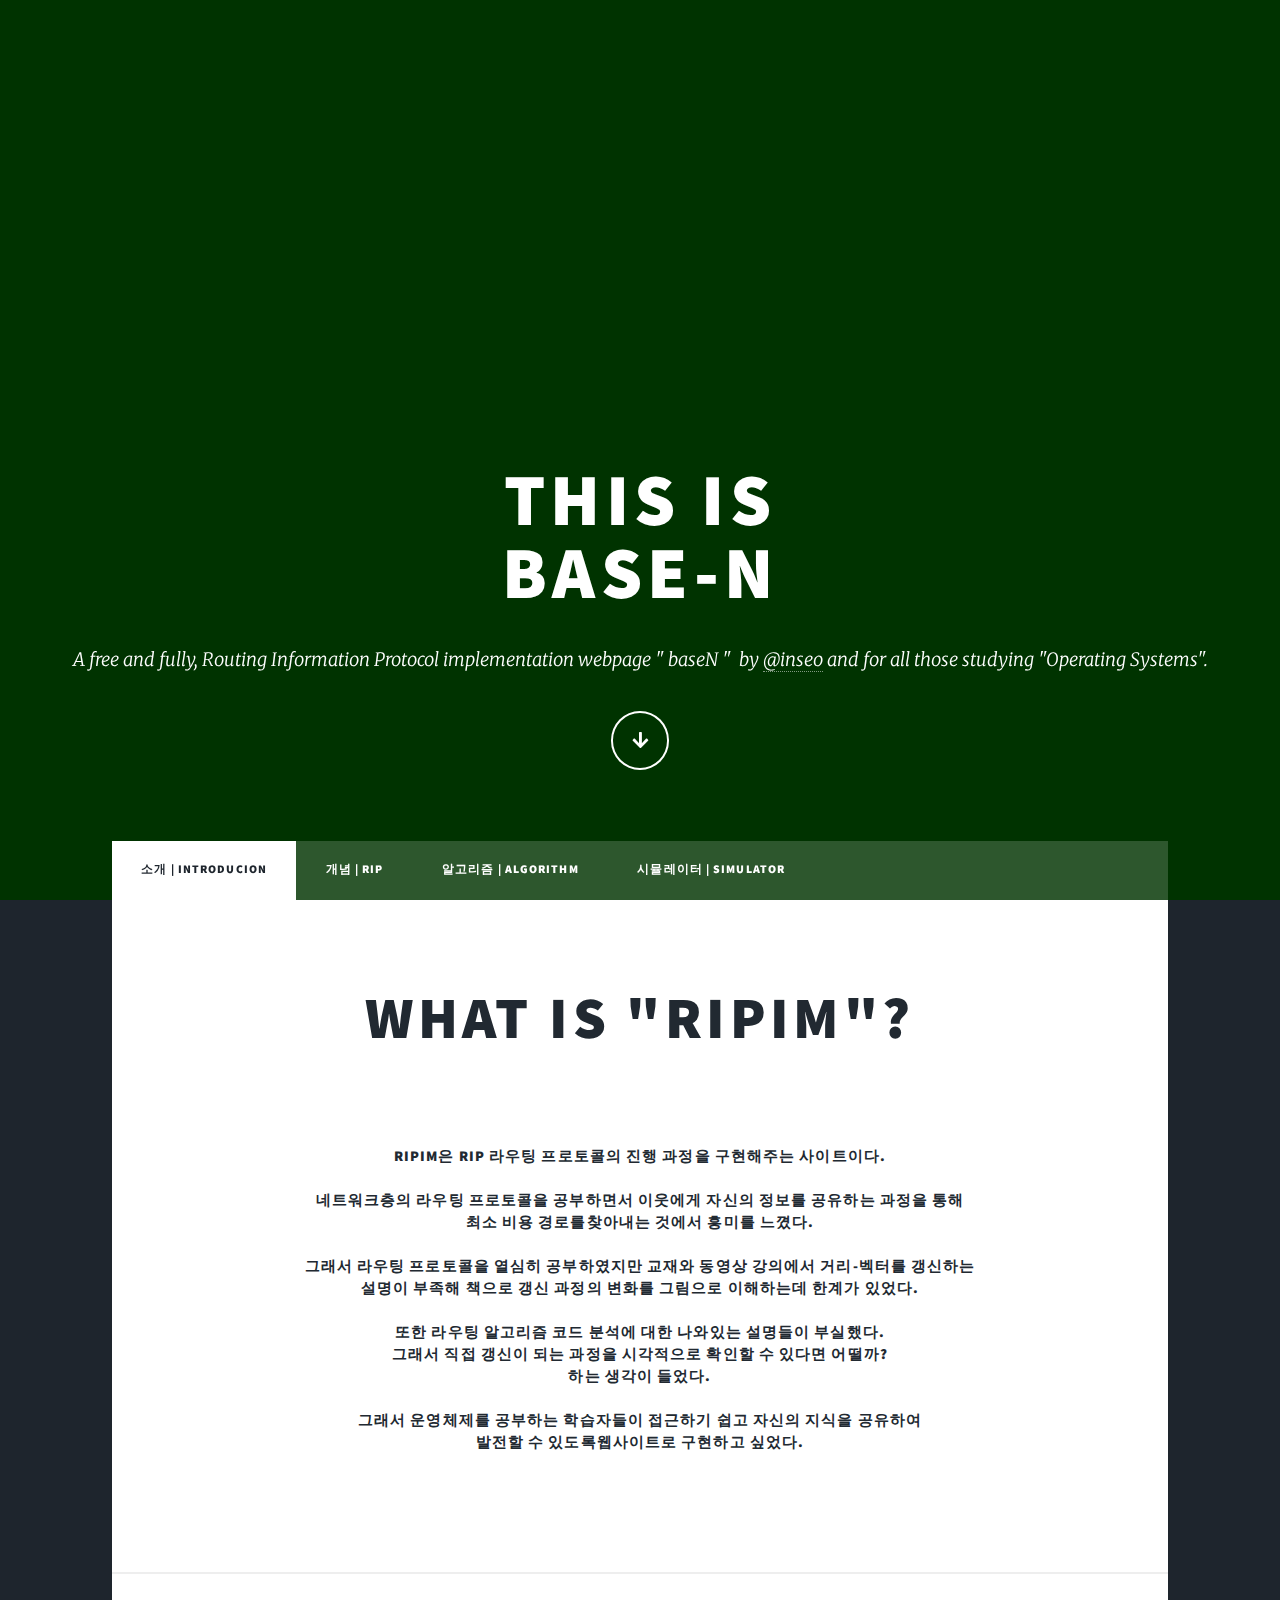
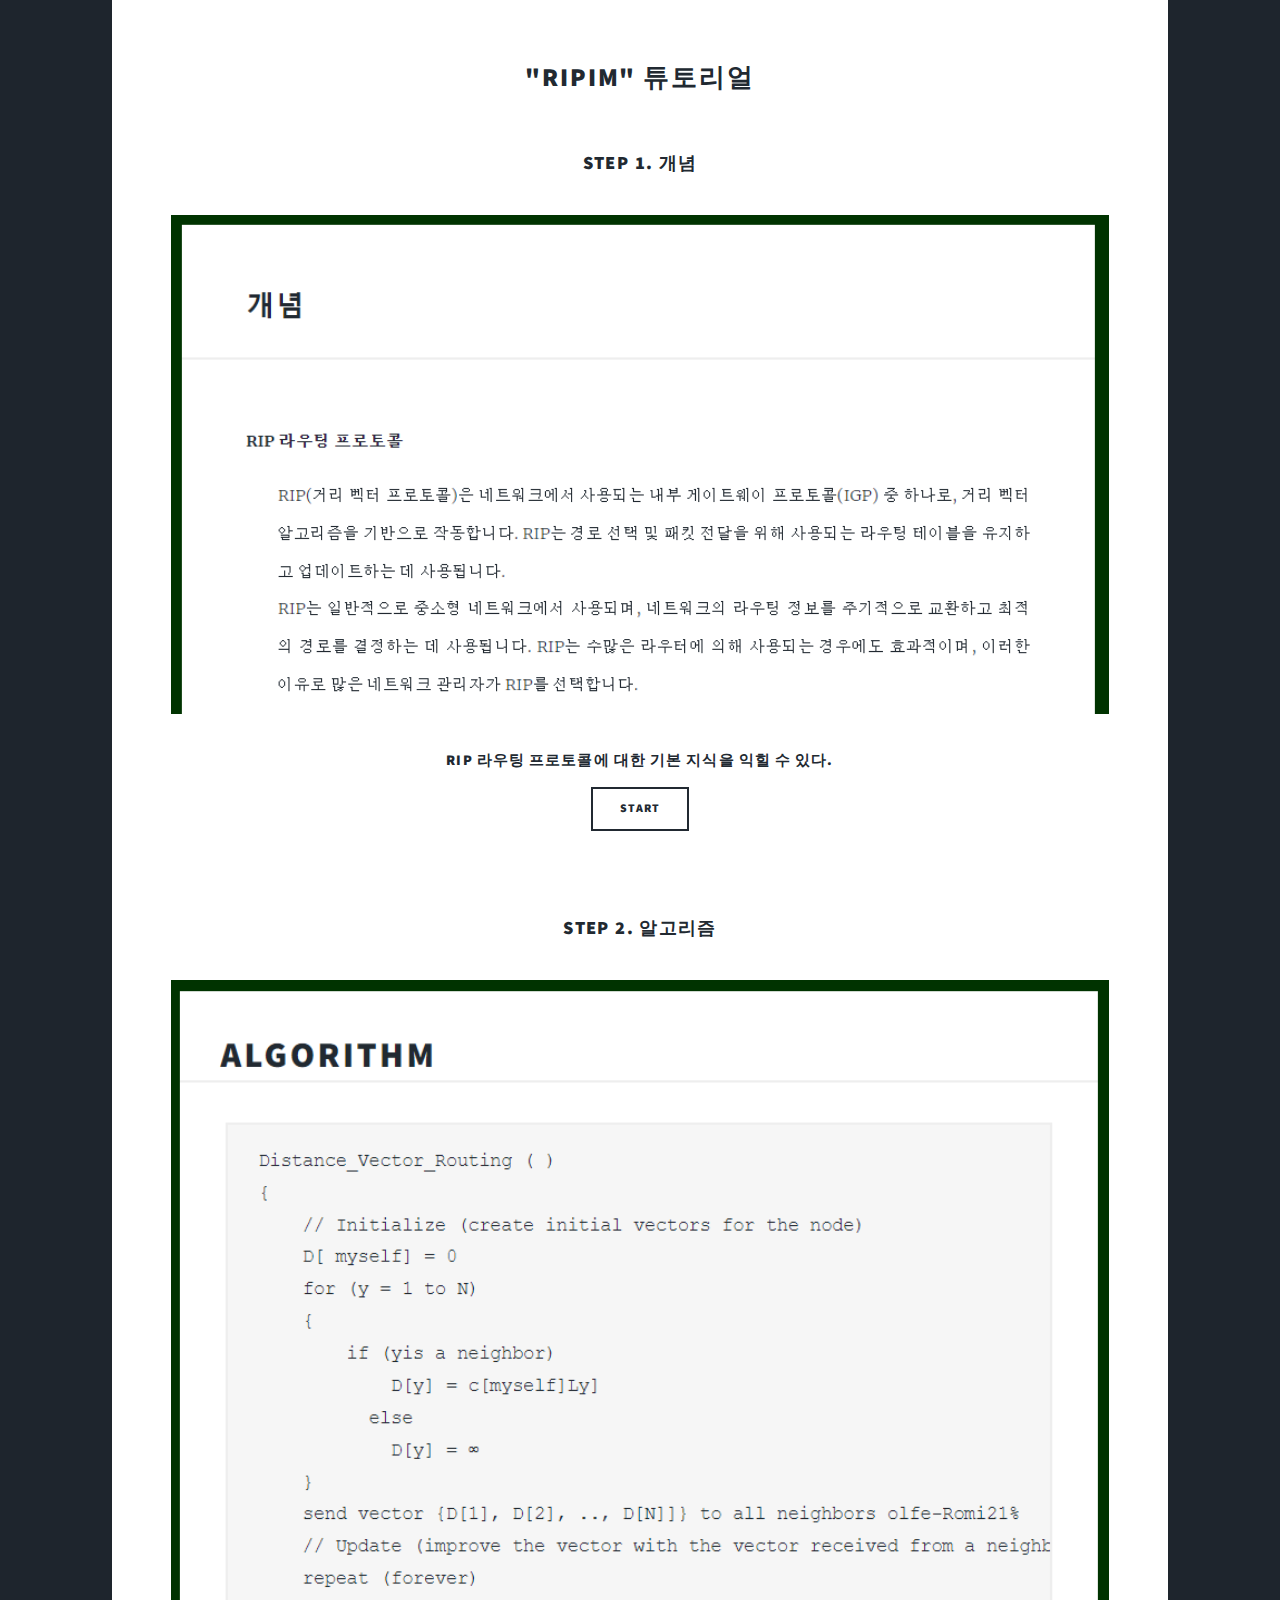
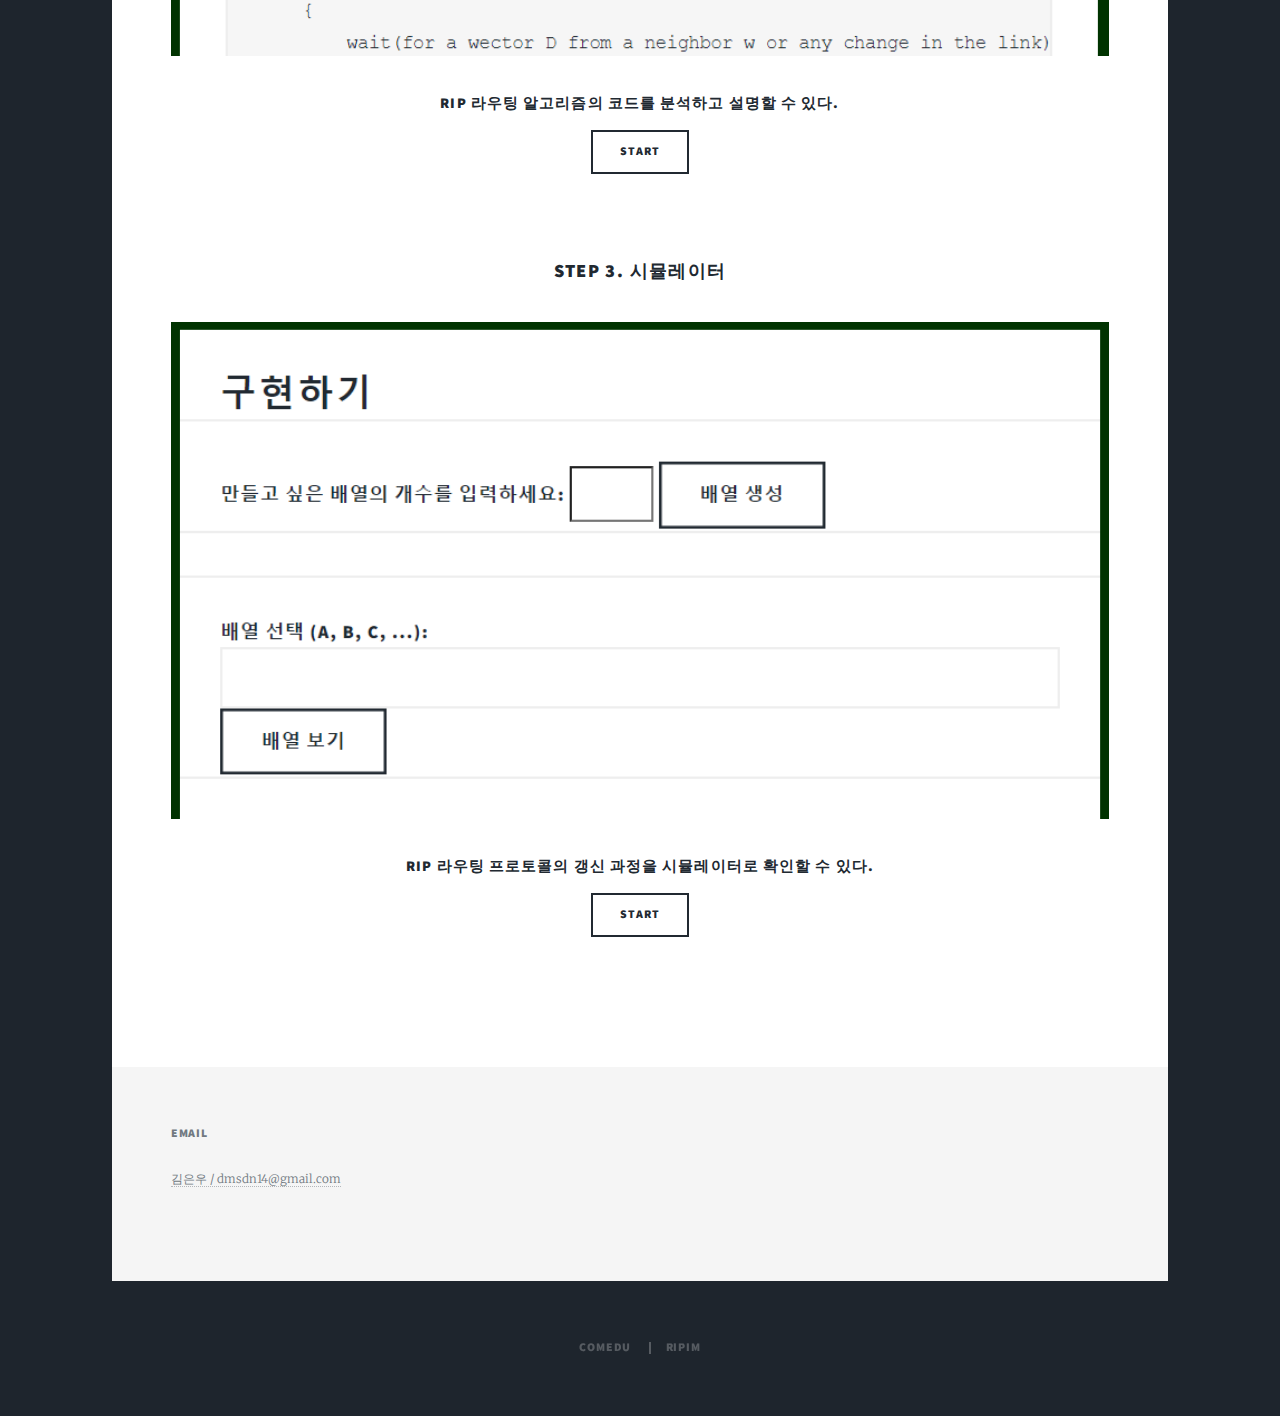
==== index.html @ 3181022f "커밋메시지" ====
<!DOCTYPE html>
<html>
  <head>
    <title> baseN </title>
    <meta charset="utf-8" />
    <meta
      name="viewport"
      content="width=device-width, initial-scale=1, user-scalable=no"
    />
    <link rel="stylesheet" href="assets/css/main.css" />
    <noscript
      ><link rel="stylesheet" href="assets/css/noscript.css"
    /></noscript>
  </head>
  <body class="is-preload">
    <!-- Wrapper -->
    <div id="wrapper" class="fade-in">
      <!-- Intro -->
      <div id="intro">
        <h1>
          This is<br />
          base-N
        </h1>
        <p>
          A free and fully, Routing Information Protocol implementation webpage
          " baseN "  by <a href="https://twitter.com/ajlkn">@inseo</a> and
          for all those studying "Operating Systems".
        </p>
        <ul class="actions">
          <li>
            <a
              href="#header"
              class="button icon solid solo fa-arrow-down scrolly"
              >Continue</a
            >
          </li>
        </ul>
      </div> 
      <header id="header">
        <a href="index.html" class="logo">RIPIM</a>
      </header>
      <nav id="nav">
        <ul class="links">
          <li class="active"><a href="index.html">소개 | Introducion</a></li>
	<li><a href="rosua.html">개념 | RIP</a></li>
	<li><a href="algo.html">알고리즘 | Algorithm</a></li>
        <li><a href="imple.html">시뮬레이터 | Simulator</a></li>
        </ul>
      </nav>
      <div id="main">
		<article class="post featured"> 
            <h1>
              <a href="#">What is "RIPIM"?<br /><br /></a>
            </h1>
            <h4>
              RIPIM은 RIP 라우팅 프로토콜의 진행 과정을 구현해주는 사이트이다.</br><br>
              네트워크층의 라우팅 프로토콜을 공부하면서 이웃에게 자신의 정보를
              공유하는 과정을 통해 <br>최소 비용 경로를찾아내는 것에서 흥미를
              느꼈다.<br>
              <br />그래서 라우팅 프로토콜을 열심히 공부하였지만 교재와 동영상
              강의에서 거리-벡터를 갱신하는 <br>설명이 부족해 책으로 갱신 과정의
              변화를 그림으로 이해하는데 한계가 있었다. <br><br />또한 라우팅
              알고리즘 코드 분석에 대한 나와있는 설명들이 부실했다. <br>그래서
              직접 갱신이 되는 과정을 시각적으로 확인할 수 있다면 어떨까?<br>하는
              생각이 들었다.<br><br />그래서 운영체제를 공부하는 학습자들이
              접근하기 쉽고 자신의 지식을 공유하여<br>발전할 수 있도록웹사이트로
              구현하고 싶었다.<br /><br /><br />
	    </h4>
        </article>

        <!-- Posts -->
		<article class="post featured">
		<h2>
			<a href="#">"RIPIM" 튜토리얼<br /><br /></a>
		  </h2>
			  
        <section class="posts">
          <article>
            <header><h3>
				<a href="#"
                >Step 1. 개념</a
                >
              </h3>
            </header>
            <a href="#" class="image fit"
              ><img src="images/11.jpg" alt=""
            /></a>
            <h4>
              RIP 라우팅 프로토콜에 대한 기본 지식을 익힐 수 있다.
            </h4>
            <ul class="actions special">
              <li><a href="rosua.html" class="button">Start</a></li> 
            </ul>
          </article>

		  <article>
            <header><h3>
				<Step href="#"
                ><br><br>Step 2. 알고리즘</a
                >
              </h3>
            </header>
            <a href="#" class="image fit"
              ><img src="images/22.jpg" alt=""
            /></a>
            <h4>
              RIP 라우팅 알고리즘의 코드를 분석하고 설명할 수 있다.
            </h4>
            <ul class="actions special">
              <li><a href="algo.html" class="button">Start</a></li> 
            </ul>
          </article>

		  <article>
            <header><h3>
				<a href="#"
                ><br><br>Step 3. 시뮬레이터</a
                >
              </h3>
            </header>
            <a href="#" class="image fit"
              ><img src="images/33.jpg" alt=""
            /></a>
            <h4>
              RIP 라우팅 프로토콜의 갱신 과정을 시뮬레이터로 확인할 수 있다.
            </h4>
            <ul class="actions special">
              <li><a href="imple.html" class="button">Start</a></li> 
            </ul>
          </article>

		  
        </section>

        <!-- Footer -->
        <footer>
          <div class="pagination">
            
          </div>
        </footer>
      </div>

      <!-- Footer -->
      <footer id="footer">
        <section>
          <form method="post" action="#">
            <div class="fields">
              <div class="field">
                
    
            <h3>Email</h3>
            <p><a href="#">김은우 / dmsdn14@gmail.com</a></p>
          </section>
          
       
      </footer>

       <!-- Copyright -->
       <div id="copyright">
        <ul>
          <li>comedu</li>
          <li>RIPIM</li>
        </ul>
      </div>
    </div>

    <!-- Scripts -->
    <script src="assets/js/jquery.min.js"></script>
    <script src="assets/js/jquery.scrollex.min.js"></script>
    <script src="assets/js/jquery.scrolly.min.js"></script>
    <script src="assets/js/browser.min.js"></script>
    <script src="assets/js/breakpoints.min.js"></script>
    <script src="assets/js/util.js"></script>
    <script src="assets/js/main.js"></script>
  </body>
</html>
---- assets/css/main.css ----
@import url(fontawesome-all.min.css);
@import url("https://fonts.googleapis.com/css?family=Merriweather:300,700,300italic,700italic|Source+Sans+Pro:900");

/*
	Massively by HTML5 UP
	html5up.net | @ajlkn
	Free for personal and commercial use under the CCA 3.0 license (html5up.net/license)
*/

html, body, div, span, applet, object,
iframe, h1, h2, h3, h4, h5, h6, p, blockquote,
pre, a, abbr, acronym, address, big, cite,
code, del, dfn, em, img, ins, kbd, q, s, samp,
small, strike, strong, sub, sup, tt, var, b,
u, i, center, dl, dt, dd, ol, ul, li, fieldset,
form, label, legend, table, caption, tbody,
tfoot, thead, tr, th, td, article, aside,
canvas, details, embed, figure, figcaption,
footer, header, hgroup, menu, nav, output, ruby,
section, summary, time, mark, audio, video {
	margin: 0;
	padding: 0;
	border: 0;
	font-size: 100%;
	font: inherit;
	vertical-align: baseline;}

article, aside, details, figcaption, figure,
footer, header, hgroup, menu, nav, section {
	display: block;}

body {
	line-height: 1;
}

ol, ul {
	list-style: none;
}

blockquote, q {
	quotes: none;
}

	blockquote:before, blockquote:after, q:before, q:after {
		content: '';
		content: none;
	}

table {
	border-collapse: collapse;
	border-spacing: 0;
}

body {
	-webkit-text-size-adjust: none;
}

mark {
	background-color: transparent;
	color: inherit;
}

input::-moz-focus-inner {
	border: 0;
	padding: 0;
}

input, select, textarea {
	-moz-appearance: none;
	-webkit-appearance: none;
	-ms-appearance: none;
	appearance: none;
}

/* Basic */

	@-ms-viewport {
		width: device-width;
	}

	body {
		-ms-overflow-style: scrollbar;
	}

	@media screen and (max-width: 480px) {

		html, body {
			min-width: 320px;
		}

	}

	html {
		box-sizing: border-box;
	}

	*, *:before, *:after {
		box-sizing: inherit;
	}

	body {
		background-color: #1e252d;
	}

		body.is-preload *, body.is-preload *:before, body.is-preload *:after {
			-moz-animation: none !important;
			-webkit-animation: none !important;
			-ms-animation: none !important;
			animation: none !important;
			-moz-transition: none !important;
			-webkit-transition: none !important;
			-ms-transition: none !important;
			transition: none !important;
		}

/* Type */

	html {
		font-size: 16pt;
	}

		@media screen and (max-width: 1680px) {

			html {
				font-size: 12pt;
			}

		}

		@media screen and (max-width: 1280px) {

			html {
				font-size: 11pt;
			}

		}

		@media screen and (max-width: 360px) {

			html {
				font-size: 10pt;
			}

		}

	body {
		color: #212931;
	}

	body, input, select, textarea {
		font-family: "Merriweather", Georgia, serif;
		font-weight: 300;
		font-size: 1rem;
		line-height: 2.375;
	}

	a {
		-moz-transition: color 0.2s ease-in-out, background-color 0.2s ease-in-out, border-color 0.2s ease-in-out, box-shadow 0.2s ease-in-out;
		-webkit-transition: color 0.2s ease-in-out, background-color 0.2s ease-in-out, border-color 0.2s ease-in-out, box-shadow 0.2s ease-in-out;
		-ms-transition: color 0.2s ease-in-out, background-color 0.2s ease-in-out, border-color 0.2s ease-in-out, box-shadow 0.2s ease-in-out;
		transition: color 0.2s ease-in-out, background-color 0.2s ease-in-out, border-color 0.2s ease-in-out, box-shadow 0.2s ease-in-out;
		border-bottom: dotted 1px;
		text-decoration: none;
	}

		a:hover {
			border-bottom-color: transparent;
		}

	strong, b {
		font-weight: 600;
	}

	em, i {
		font-style: italic;
	}

	p {
		text-align: justify;
		margin: 0 0 2rem 0;
	}

	h1, h2, h3, h4, h5, h6 {
		font-family: "Source Sans Pro", Helvetica, sans-serif;
		font-weight: 900;
		line-height: 1.5;
		letter-spacing: 0.075em;
		text-transform: uppercase;
		margin: 0 0 1rem 0;
	}

		h1 a, h2 a, h3 a, h4 a, h5 a, h6 a {
			border-bottom: 0;
			color: inherit;
			text-decoration: none;
		}

	h1 {
		font-size: 4rem;
		line-height: 1.1;
		margin: 0 0 2rem 0;
	}

	h2 {
		font-size: 1.75rem;
		line-height: 1.3;
		margin: 0 0 1.5rem 0;
	}

	h3 {
		font-size: 1.25rem;
		margin: 0 0 1.5rem 0;
	}

	h4 {
		font-size: 1rem;
	}

	h5 {
		font-size: 0.9rem;
	}

	h6 {
		font-size: 0.8rem;
	}

	sub {
		font-size: 0.8rem;
		position: relative;
		top: 0.5rem;
	}

	sup {
		font-size: 0.8rem;
		position: relative;
		top: -0.5rem;
	}

	blockquote {
		border-left: solid 4px;
		font-style: italic;
		margin: 0 0 2rem 0;
		padding: 0.5rem 0 0.5rem 2rem;
	}

	code {
		border: solid 2px;
		font-family: "Courier New", monospace;
		font-size: 0.9rem;
		margin: 0 0.25rem;
		padding: 0.25rem 0.65rem;
	}

	pre {
		-webkit-overflow-scrolling: touch;
		font-family: "Courier New", monospace;
		font-size: 0.9rem;
		margin: 0 0 2rem 0;
	}

		pre code {
			display: block;
			line-height: 1.75;
			padding: 1rem 1.5rem;
			overflow-x: auto;
		}

	hr {
		border: 0;
		border-bottom: solid 2px;
		margin: 3rem 0;
	}

		hr.major {
			margin: 5rem 0;
		}

	.align-left {
		text-align: left;
	}

	.align-center {
		text-align: center;
	}

	.align-right {
		text-align: right;
	}

	input, select, textarea {
		color: #212931;
	}

	a {
		color: #212931;
		border-bottom-color: rgba(33, 41, 49, 0.5);
	}

		a:hover {
			border-bottom-color: transparent;
			color: #18bfef !important;
		}

	strong, b {
		color: #212931;
	}

	h1, h2, h3, h4, h5, h6 {
		color: #212931;
	}

	blockquote {
		border-left-color: #eeeeee;
	}

	code {
		background: rgba(220, 220, 220, 0.25);
		border-color: #eeeeee;
	}

	hr {
		border-bottom-color: #eeeeee;
	}

/* Row */

	.row {
		display: flex;
		flex-wrap: wrap;
		box-sizing: border-box;
		align-items: stretch;
	}

		.row > * {
			box-sizing: border-box;
		}

		.row.gtr-uniform > * > :last-child {
			margin-bottom: 0;
		}

		.row.aln-left {
			justify-content: flex-start;
		}

		.row.aln-center {
			justify-content: center;
		}

		.row.aln-right {
			justify-content: flex-end;
		}

		.row.aln-top {
			align-items: flex-start;
		}

		.row.aln-middle {
			align-items: center;
		}

		.row.aln-bottom {
			align-items: flex-end;
		}

		.row > .imp {
			order: -1;
		}

		.row > .col-1 {
			width: 8.33333%;
		}

		.row > .off-1 {
			margin-left: 8.33333%;
		}

		.row > .col-2 {
			width: 16.66667%;
		}

		.row > .off-2 {
			margin-left: 16.66667%;
		}

		.row > .col-3 {
			width: 25%;
		}

		.row > .off-3 {
			margin-left: 25%;
		}

		.row > .col-4 {
			width: 33.33333%;
		}

		.row > .off-4 {
			margin-left: 33.33333%;
		}

		.row > .col-5 {
			width: 41.66667%;
		}

		.row > .off-5 {
			margin-left: 41.66667%;
		}

		.row > .col-6 {
			width: 50%;
		}

		.row > .off-6 {
			margin-left: 50%;
		}

		.row > .col-7 {
			width: 58.33333%;
		}

		.row > .off-7 {
			margin-left: 58.33333%;
		}

		.row > .col-8 {
			width: 66.66667%;
		}

		.row > .off-8 {
			margin-left: 66.66667%;
		}

		.row > .col-9 {
			width: 75%;
		}

		.row > .off-9 {
			margin-left: 75%;
		}

		.row > .col-10 {
			width: 83.33333%;
		}

		.row > .off-10 {
			margin-left: 83.33333%;
		}

		.row > .col-11 {
			width: 91.66667%;
		}

		.row > .off-11 {
			margin-left: 91.66667%;
		}

		.row > .col-12 {
			width: 100%;
		}

		.row > .off-12 {
			margin-left: 100%;
		}

		.row.gtr-0 {
			margin-top: 0;
			margin-left: 0rem;
		}

			.row.gtr-0 > * {
				padding: 0 0 0 0rem;
			}

			.row.gtr-0.gtr-uniform {
				margin-top: 0rem;
			}

				.row.gtr-0.gtr-uniform > * {
					padding-top: 0rem;
				}

		.row.gtr-25 {
			margin-top: 0;
			margin-left: -0.375rem;
		}

			.row.gtr-25 > * {
				padding: 0 0 0 0.375rem;
			}

			.row.gtr-25.gtr-uniform {
				margin-top: -0.375rem;
			}

				.row.gtr-25.gtr-uniform > * {
					padding-top: 0.375rem;
				}

		.row.gtr-50 {
			margin-top: 0;
			margin-left: -0.75rem;
		}

			.row.gtr-50 > * {
				padding: 0 0 0 0.75rem;
			}

			.row.gtr-50.gtr-uniform {
				margin-top: -0.75rem;
			}

				.row.gtr-50.gtr-uniform > * {
					padding-top: 0.75rem;
				}

		.row {
			margin-top: 0;
			margin-left: -1.5rem;
		}

			.row > * {
				padding: 0 0 0 1.5rem;
			}

			.row.gtr-uniform {
				margin-top: -1.5rem;
			}

				.row.gtr-uniform > * {
					padding-top: 1.5rem;
				}

		.row.gtr-150 {
			margin-top: 0;
			margin-left: -2.25rem;
		}

			.row.gtr-150 > * {
				padding: 0 0 0 2.25rem;
			}

			.row.gtr-150.gtr-uniform {
				margin-top: -2.25rem;
			}

				.row.gtr-150.gtr-uniform > * {
					padding-top: 2.25rem;
				}

		.row.gtr-200 {
			margin-top: 0;
			margin-left: -3rem;
		}

			.row.gtr-200 > * {
				padding: 0 0 0 3rem;
			}

			.row.gtr-200.gtr-uniform {
				margin-top: -3rem;
			}

				.row.gtr-200.gtr-uniform > * {
					padding-top: 3rem;
				}

		@media screen and (max-width: 1680px) {

			.row {
				display: flex;
				flex-wrap: wrap;
				box-sizing: border-box;
				align-items: stretch;
			}

				.row > * {
					box-sizing: border-box;
				}

				.row.gtr-uniform > * > :last-child {
					margin-bottom: 0;
				}

				.row.aln-left {
					justify-content: flex-start;
				}

				.row.aln-center {
					justify-content: center;
				}

				.row.aln-right {
					justify-content: flex-end;
				}

				.row.aln-top {
					align-items: flex-start;
				}

				.row.aln-middle {
					align-items: center;
				}

				.row.aln-bottom {
					align-items: flex-end;
				}

				.row > .imp-xlarge {
					order: -1;
				}

				.row > .col-1-xlarge {
					width: 8.33333%;
				}

				.row > .off-1-xlarge {
					margin-left: 8.33333%;
				}

				.row > .col-2-xlarge {
					width: 16.66667%;
				}

				.row > .off-2-xlarge {
					margin-left: 16.66667%;
				}

				.row > .col-3-xlarge {
					width: 25%;
				}

				.row > .off-3-xlarge {
					margin-left: 25%;
				}

				.row > .col-4-xlarge {
					width: 33.33333%;
				}

				.row > .off-4-xlarge {
					margin-left: 33.33333%;
				}

				.row > .col-5-xlarge {
					width: 41.66667%;
				}

				.row > .off-5-xlarge {
					margin-left: 41.66667%;
				}

				.row > .col-6-xlarge {
					width: 50%;
				}

				.row > .off-6-xlarge {
					margin-left: 50%;
				}

				.row > .col-7-xlarge {
					width: 58.33333%;
				}

				.row > .off-7-xlarge {
					margin-left: 58.33333%;
				}

				.row > .col-8-xlarge {
					width: 66.66667%;
				}

				.row > .off-8-xlarge {
					margin-left: 66.66667%;
				}

				.row > .col-9-xlarge {
					width: 75%;
				}

				.row > .off-9-xlarge {
					margin-left: 75%;
				}

				.row > .col-10-xlarge {
					width: 83.33333%;
				}

				.row > .off-10-xlarge {
					margin-left: 83.33333%;
				}

				.row > .col-11-xlarge {
					width: 91.66667%;
				}

				.row > .off-11-xlarge {
					margin-left: 91.66667%;
				}

				.row > .col-12-xlarge {
					width: 100%;
				}

				.row > .off-12-xlarge {
					margin-left: 100%;
				}

				.row.gtr-0 {
					margin-top: 0;
					margin-left: 0rem;
				}

					.row.gtr-0 > * {
						padding: 0 0 0 0rem;
					}

					.row.gtr-0.gtr-uniform {
						margin-top: 0rem;
					}

						.row.gtr-0.gtr-uniform > * {
							padding-top: 0rem;
						}

				.row.gtr-25 {
					margin-top: 0;
					margin-left: -0.375rem;
				}

					.row.gtr-25 > * {
						padding: 0 0 0 0.375rem;
					}

					.row.gtr-25.gtr-uniform {
						margin-top: -0.375rem;
					}

						.row.gtr-25.gtr-uniform > * {
							padding-top: 0.375rem;
						}

				.row.gtr-50 {
					margin-top: 0;
					margin-left: -0.75rem;
				}

					.row.gtr-50 > * {
						padding: 0 0 0 0.75rem;
					}

					.row.gtr-50.gtr-uniform {
						margin-top: -0.75rem;
					}

						.row.gtr-50.gtr-uniform > * {
							padding-top: 0.75rem;
						}

				.row {
					margin-top: 0;
					margin-left: -1.5rem;
				}

					.row > * {
						padding: 0 0 0 1.5rem;
					}

					.row.gtr-uniform {
						margin-top: -1.5rem;
					}

						.row.gtr-uniform > * {
							padding-top: 1.5rem;
						}

				.row.gtr-150 {
					margin-top: 0;
					margin-left: -2.25rem;
				}

					.row.gtr-150 > * {
						padding: 0 0 0 2.25rem;
					}

					.row.gtr-150.gtr-uniform {
						margin-top: -2.25rem;
					}

						.row.gtr-150.gtr-uniform > * {
							padding-top: 2.25rem;
						}

				.row.gtr-200 {
					margin-top: 0;
					margin-left: -3rem;
				}

					.row.gtr-200 > * {
						padding: 0 0 0 3rem;
					}

					.row.gtr-200.gtr-uniform {
						margin-top: -3rem;
					}

						.row.gtr-200.gtr-uniform > * {
							padding-top: 3rem;
						}

		}

		@media screen and (max-width: 1280px) {

			.row {
				display: flex;
				flex-wrap: wrap;
				box-sizing: border-box;
				align-items: stretch;
			}

				.row > * {
					box-sizing: border-box;
				}

				.row.gtr-uniform > * > :last-child {
					margin-bottom: 0;
				}

				.row.aln-left {
					justify-content: flex-start;
				}

				.row.aln-center {
					justify-content: center;
				}

				.row.aln-right {
					justify-content: flex-end;
				}

				.row.aln-top {
					align-items: flex-start;
				}

				.row.aln-middle {
					align-items: center;
				}

				.row.aln-bottom {
					align-items: flex-end;
				}

				.row > .imp-large {
					order: -1;
				}

				.row > .col-1-large {
					width: 8.33333%;
				}

				.row > .off-1-large {
					margin-left: 8.33333%;
				}

				.row > .col-2-large {
					width: 16.66667%;
				}

				.row > .off-2-large {
					margin-left: 16.66667%;
				}

				.row > .col-3-large {
					width: 25%;
				}

				.row > .off-3-large {
					margin-left: 25%;
				}

				.row > .col-4-large {
					width: 33.33333%;
				}

				.row > .off-4-large {
					margin-left: 33.33333%;
				}

				.row > .col-5-large {
					width: 41.66667%;
				}

				.row > .off-5-large {
					margin-left: 41.66667%;
				}

				.row > .col-6-large {
					width: 50%;
				}

				.row > .off-6-large {
					margin-left: 50%;
				}

				.row > .col-7-large {
					width: 58.33333%;
				}

				.row > .off-7-large {
					margin-left: 58.33333%;
				}

				.row > .col-8-large {
					width: 66.66667%;
				}

				.row > .off-8-large {
					margin-left: 66.66667%;
				}

				.row > .col-9-large {
					width: 75%;
				}

				.row > .off-9-large {
					margin-left: 75%;
				}

				.row > .col-10-large {
					width: 83.33333%;
				}

				.row > .off-10-large {
					margin-left: 83.33333%;
				}

				.row > .col-11-large {
					width: 91.66667%;
				}

				.row > .off-11-large {
					margin-left: 91.66667%;
				}

				.row > .col-12-large {
					width: 100%;
				}

				.row > .off-12-large {
					margin-left: 100%;
				}

				.row.gtr-0 {
					margin-top: 0;
					margin-left: 0rem;
				}

					.row.gtr-0 > * {
						padding: 0 0 0 0rem;
					}

					.row.gtr-0.gtr-uniform {
						margin-top: 0rem;
					}

						.row.gtr-0.gtr-uniform > * {
							padding-top: 0rem;
						}

				.row.gtr-25 {
					margin-top: 0;
					margin-left: -0.375rem;
				}

					.row.gtr-25 > * {
						padding: 0 0 0 0.375rem;
					}

					.row.gtr-25.gtr-uniform {
						margin-top: -0.375rem;
					}

						.row.gtr-25.gtr-uniform > * {
							padding-top: 0.375rem;
						}

				.row.gtr-50 {
					margin-top: 0;
					margin-left: -0.75rem;
				}

					.row.gtr-50 > * {
						padding: 0 0 0 0.75rem;
					}

					.row.gtr-50.gtr-uniform {
						margin-top: -0.75rem;
					}

						.row.gtr-50.gtr-uniform > * {
							padding-top: 0.75rem;
						}

				.row {
					margin-top: 0;
					margin-left: -1.5rem;
				}

					.row > * {
						padding: 0 0 0 1.5rem;
					}

					.row.gtr-uniform {
						margin-top: -1.5rem;
					}

						.row.gtr-uniform > * {
							padding-top: 1.5rem;
						}

				.row.gtr-150 {
					margin-top: 0;
					margin-left: -2.25rem;
				}

					.row.gtr-150 > * {
						padding: 0 0 0 2.25rem;
					}

					.row.gtr-150.gtr-uniform {
						margin-top: -2.25rem;
					}

						.row.gtr-150.gtr-uniform > * {
							padding-top: 2.25rem;
						}

				.row.gtr-200 {
					margin-top: 0;
					margin-left: -3rem;
				}

					.row.gtr-200 > * {
						padding: 0 0 0 3rem;
					}

					.row.gtr-200.gtr-uniform {
						margin-top: -3rem;
					}

						.row.gtr-200.gtr-uniform > * {
							padding-top: 3rem;
						}

		}

		@media screen and (max-width: 980px) {

			.row {
				display: flex;
				flex-wrap: wrap;
				box-sizing: border-box;
				align-items: stretch;
			}

				.row > * {
					box-sizing: border-box;
				}

				.row.gtr-uniform > * > :last-child {
					margin-bottom: 0;
				}

				.row.aln-left {
					justify-content: flex-start;
				}

				.row.aln-center {
					justify-content: center;
				}

				.row.aln-right {
					justify-content: flex-end;
				}

				.row.aln-top {
					align-items: flex-start;
				}

				.row.aln-middle {
					align-items: center;
				}

				.row.aln-bottom {
					align-items: flex-end;
				}

				.row > .imp-medium {
					order: -1;
				}

				.row > .col-1-medium {
					width: 8.33333%;
				}

				.row > .off-1-medium {
					margin-left: 8.33333%;
				}

				.row > .col-2-medium {
					width: 16.66667%;
				}

				.row > .off-2-medium {
					margin-left: 16.66667%;
				}

				.row > .col-3-medium {
					width: 25%;
				}

				.row > .off-3-medium {
					margin-left: 25%;
				}

				.row > .col-4-medium {
					width: 33.33333%;
				}

				.row > .off-4-medium {
					margin-left: 33.33333%;
				}

				.row > .col-5-medium {
					width: 41.66667%;
				}

				.row > .off-5-medium {
					margin-left: 41.66667%;
				}

				.row > .col-6-medium {
					width: 50%;
				}

				.row > .off-6-medium {
					margin-left: 50%;
				}

				.row > .col-7-medium {
					width: 58.33333%;
				}

				.row > .off-7-medium {
					margin-left: 58.33333%;
				}

				.row > .col-8-medium {
					width: 66.66667%;
				}

				.row > .off-8-medium {
					margin-left: 66.66667%;
				}

				.row > .col-9-medium {
					width: 75%;
				}

				.row > .off-9-medium {
					margin-left: 75%;
				}

				.row > .col-10-medium {
					width: 83.33333%;
				}

				.row > .off-10-medium {
					margin-left: 83.33333%;
				}

				.row > .col-11-medium {
					width: 91.66667%;
				}

				.row > .off-11-medium {
					margin-left: 91.66667%;
				}

				.row > .col-12-medium {
					width: 100%;
				}

				.row > .off-12-medium {
					margin-left: 100%;
				}

				.row.gtr-0 {
					margin-top: 0;
					margin-left: 0rem;
				}

					.row.gtr-0 > * {
						padding: 0 0 0 0rem;
					}

					.row.gtr-0.gtr-uniform {
						margin-top: 0rem;
					}

						.row.gtr-0.gtr-uniform > * {
							padding-top: 0rem;
						}

				.row.gtr-25 {
					margin-top: 0;
					margin-left: -0.375rem;
				}

					.row.gtr-25 > * {
						padding: 0 0 0 0.375rem;
					}

					.row.gtr-25.gtr-uniform {
						margin-top: -0.375rem;
					}

						.row.gtr-25.gtr-uniform > * {
							padding-top: 0.375rem;
						}

				.row.gtr-50 {
					margin-top: 0;
					margin-left: -0.75rem;
				}

					.row.gtr-50 > * {
						padding: 0 0 0 0.75rem;
					}

					.row.gtr-50.gtr-uniform {
						margin-top: -0.75rem;
					}

						.row.gtr-50.gtr-uniform > * {
							padding-top: 0.75rem;
						}

				.row {
					margin-top: 0;
					margin-left: -1.5rem;
				}

					.row > * {
						padding: 0 0 0 1.5rem;
					}

					.row.gtr-uniform {
						margin-top: -1.5rem;
					}

						.row.gtr-uniform > * {
							padding-top: 1.5rem;
						}

				.row.gtr-150 {
					margin-top: 0;
					margin-left: -2.25rem;
				}

					.row.gtr-150 > * {
						padding: 0 0 0 2.25rem;
					}

					.row.gtr-150.gtr-uniform {
						margin-top: -2.25rem;
					}

						.row.gtr-150.gtr-uniform > * {
							padding-top: 2.25rem;
						}

				.row.gtr-200 {
					margin-top: 0;
					margin-left: -3rem;
				}

					.row.gtr-200 > * {
						padding: 0 0 0 3rem;
					}

					.row.gtr-200.gtr-uniform {
						margin-top: -3rem;
					}

						.row.gtr-200.gtr-uniform > * {
							padding-top: 3rem;
						}

		}

		@media screen and (max-width: 736px) {

			.row {
				display: flex;
				flex-wrap: wrap;
				box-sizing: border-box;
				align-items: stretch;
			}

				.row > * {
					box-sizing: border-box;
				}

				.row.gtr-uniform > * > :last-child {
					margin-bottom: 0;
				}

				.row.aln-left {
					justify-content: flex-start;
				}

				.row.aln-center {
					justify-content: center;
				}

				.row.aln-right {
					justify-content: flex-end;
				}

				.row.aln-top {
					align-items: flex-start;
				}

				.row.aln-middle {
					align-items: center;
				}

				.row.aln-bottom {
					align-items: flex-end;
				}

				.row > .imp-small {
					order: -1;
				}

				.row > .col-1-small {
					width: 8.33333%;
				}

				.row > .off-1-small {
					margin-left: 8.33333%;
				}

				.row > .col-2-small {
					width: 16.66667%;
				}

				.row > .off-2-small {
					margin-left: 16.66667%;
				}

				.row > .col-3-small {
					width: 25%;
				}

				.row > .off-3-small {
					margin-left: 25%;
				}

				.row > .col-4-small {
					width: 33.33333%;
				}

				.row > .off-4-small {
					margin-left: 33.33333%;
				}

				.row > .col-5-small {
					width: 41.66667%;
				}

				.row > .off-5-small {
					margin-left: 41.66667%;
				}

				.row > .col-6-small {
					width: 50%;
				}

				.row > .off-6-small {
					margin-left: 50%;
				}

				.row > .col-7-small {
					width: 58.33333%;
				}

				.row > .off-7-small {
					margin-left: 58.33333%;
				}

				.row > .col-8-small {
					width: 66.66667%;
				}

				.row > .off-8-small {
					margin-left: 66.66667%;
				}

				.row > .col-9-small {
					width: 75%;
				}

				.row > .off-9-small {
					margin-left: 75%;
				}

				.row > .col-10-small {
					width: 83.33333%;
				}

				.row > .off-10-small {
					margin-left: 83.33333%;
				}

				.row > .col-11-small {
					width: 91.66667%;
				}

				.row > .off-11-small {
					margin-left: 91.66667%;
				}

				.row > .col-12-small {
					width: 100%;
				}

				.row > .off-12-small {
					margin-left: 100%;
				}

				.row.gtr-0 {
					margin-top: 0;
					margin-left: 0rem;
				}

					.row.gtr-0 > * {
						padding: 0 0 0 0rem;
					}

					.row.gtr-0.gtr-uniform {
						margin-top: 0rem;
					}

						.row.gtr-0.gtr-uniform > * {
							padding-top: 0rem;
						}

				.row.gtr-25 {
					margin-top: 0;
					margin-left: -0.375rem;
				}

					.row.gtr-25 > * {
						padding: 0 0 0 0.375rem;
					}

					.row.gtr-25.gtr-uniform {
						margin-top: -0.375rem;
					}

						.row.gtr-25.gtr-uniform > * {
							padding-top: 0.375rem;
						}

				.row.gtr-50 {
					margin-top: 0;
					margin-left: -0.75rem;
				}

					.row.gtr-50 > * {
						padding: 0 0 0 0.75rem;
					}

					.row.gtr-50.gtr-uniform {
						margin-top: -0.75rem;
					}

						.row.gtr-50.gtr-uniform > * {
							padding-top: 0.75rem;
						}

				.row {
					margin-top: 0;
					margin-left: -1.5rem;
				}

					.row > * {
						padding: 0 0 0 1.5rem;
					}

					.row.gtr-uniform {
						margin-top: -1.5rem;
					}

						.row.gtr-uniform > * {
							padding-top: 1.5rem;
						}

				.row.gtr-150 {
					margin-top: 0;
					margin-left: -2.25rem;
				}

					.row.gtr-150 > * {
						padding: 0 0 0 2.25rem;
					}

					.row.gtr-150.gtr-uniform {
						margin-top: -2.25rem;
					}

						.row.gtr-150.gtr-uniform > * {
							padding-top: 2.25rem;
						}

				.row.gtr-200 {
					margin-top: 0;
					margin-left: -3rem;
				}

					.row.gtr-200 > * {
						padding: 0 0 0 3rem;
					}

					.row.gtr-200.gtr-uniform {
						margin-top: -3rem;
					}

						.row.gtr-200.gtr-uniform > * {
							padding-top: 3rem;
						}

		}

		@media screen and (max-width: 480px) {

			.row {
				display: flex;
				flex-wrap: wrap;
				box-sizing: border-box;
				align-items: stretch;
			}

				.row > * {
					box-sizing: border-box;
				}

				.row.gtr-uniform > * > :last-child {
					margin-bottom: 0;
				}

				.row.aln-left {
					justify-content: flex-start;
				}

				.row.aln-center {
					justify-content: center;
				}

				.row.aln-right {
					justify-content: flex-end;
				}

				.row.aln-top {
					align-items: flex-start;
				}

				.row.aln-middle {
					align-items: center;
				}

				.row.aln-bottom {
					align-items: flex-end;
				}

				.row > .imp-xsmall {
					order: -1;
				}

				.row > .col-1-xsmall {
					width: 8.33333%;
				}

				.row > .off-1-xsmall {
					margin-left: 8.33333%;
				}

				.row > .col-2-xsmall {
					width: 16.66667%;
				}

				.row > .off-2-xsmall {
					margin-left: 16.66667%;
				}

				.row > .col-3-xsmall {
					width: 25%;
				}

				.row > .off-3-xsmall {
					margin-left: 25%;
				}

				.row > .col-4-xsmall {
					width: 33.33333%;
				}

				.row > .off-4-xsmall {
					margin-left: 33.33333%;
				}

				.row > .col-5-xsmall {
					width: 41.66667%;
				}

				.row > .off-5-xsmall {
					margin-left: 41.66667%;
				}

				.row > .col-6-xsmall {
					width: 50%;
				}

				.row > .off-6-xsmall {
					margin-left: 50%;
				}

				.row > .col-7-xsmall {
					width: 58.33333%;
				}

				.row > .off-7-xsmall {
					margin-left: 58.33333%;
				}

				.row > .col-8-xsmall {
					width: 66.66667%;
				}

				.row > .off-8-xsmall {
					margin-left: 66.66667%;
				}

				.row > .col-9-xsmall {
					width: 75%;
				}

				.row > .off-9-xsmall {
					margin-left: 75%;
				}

				.row > .col-10-xsmall {
					width: 83.33333%;
				}

				.row > .off-10-xsmall {
					margin-left: 83.33333%;
				}

				.row > .col-11-xsmall {
					width: 91.66667%;
				}

				.row > .off-11-xsmall {
					margin-left: 91.66667%;
				}

				.row > .col-12-xsmall {
					width: 100%;
				}

				.row > .off-12-xsmall {
					margin-left: 100%;
				}

				.row.gtr-0 {
					margin-top: 0;
					margin-left: 0rem;
				}

					.row.gtr-0 > * {
						padding: 0 0 0 0rem;
					}

					.row.gtr-0.gtr-uniform {
						margin-top: 0rem;
					}

						.row.gtr-0.gtr-uniform > * {
							padding-top: 0rem;
						}

				.row.gtr-25 {
					margin-top: 0;
					margin-left: -0.375rem;
				}

					.row.gtr-25 > * {
						padding: 0 0 0 0.375rem;
					}

					.row.gtr-25.gtr-uniform {
						margin-top: -0.375rem;
					}

						.row.gtr-25.gtr-uniform > * {
							padding-top: 0.375rem;
						}

				.row.gtr-50 {
					margin-top: 0;
					margin-left: -0.75rem;
				}

					.row.gtr-50 > * {
						padding: 0 0 0 0.75rem;
					}

					.row.gtr-50.gtr-uniform {
						margin-top: -0.75rem;
					}

						.row.gtr-50.gtr-uniform > * {
							padding-top: 0.75rem;
						}

				.row {
					margin-top: 0;
					margin-left: -1.5rem;
				}

					.row > * {
						padding: 0 0 0 1.5rem;
					}

					.row.gtr-uniform {
						margin-top: -1.5rem;
					}

						.row.gtr-uniform > * {
							padding-top: 1.5rem;
						}

				.row.gtr-150 {
					margin-top: 0;
					margin-left: -2.25rem;
				}

					.row.gtr-150 > * {
						padding: 0 0 0 2.25rem;
					}

					.row.gtr-150.gtr-uniform {
						margin-top: -2.25rem;
					}

						.row.gtr-150.gtr-uniform > * {
							padding-top: 2.25rem;
						}

				.row.gtr-200 {
					margin-top: 0;
					margin-left: -3rem;
				}

					.row.gtr-200 > * {
						padding: 0 0 0 3rem;
					}

					.row.gtr-200.gtr-uniform {
						margin-top: -3rem;
					}

						.row.gtr-200.gtr-uniform > * {
							padding-top: 3rem;
						}

		}

		@media screen and (max-width: 360px) {

			.row {
				display: flex;
				flex-wrap: wrap;
				box-sizing: border-box;
				align-items: stretch;
			}

				.row > * {
					box-sizing: border-box;
				}

				.row.gtr-uniform > * > :last-child {
					margin-bottom: 0;
				}

				.row.aln-left {
					justify-content: flex-start;
				}

				.row.aln-center {
					justify-content: center;
				}

				.row.aln-right {
					justify-content: flex-end;
				}

				.row.aln-top {
					align-items: flex-start;
				}

				.row.aln-middle {
					align-items: center;
				}

				.row.aln-bottom {
					align-items: flex-end;
				}

				.row > .imp-xxsmall {
					order: -1;
				}

				.row > .col-1-xxsmall {
					width: 8.33333%;
				}

				.row > .off-1-xxsmall {
					margin-left: 8.33333%;
				}

				.row > .col-2-xxsmall {
					width: 16.66667%;
				}

				.row > .off-2-xxsmall {
					margin-left: 16.66667%;
				}

				.row > .col-3-xxsmall {
					width: 25%;
				}

				.row > .off-3-xxsmall {
					margin-left: 25%;
				}

				.row > .col-4-xxsmall {
					width: 33.33333%;
				}

				.row > .off-4-xxsmall {
					margin-left: 33.33333%;
				}

				.row > .col-5-xxsmall {
					width: 41.66667%;
				}

				.row > .off-5-xxsmall {
					margin-left: 41.66667%;
				}

				.row > .col-6-xxsmall {
					width: 50%;
				}

				.row > .off-6-xxsmall {
					margin-left: 50%;
				}

				.row > .col-7-xxsmall {
					width: 58.33333%;
				}

				.row > .off-7-xxsmall {
					margin-left: 58.33333%;
				}

				.row > .col-8-xxsmall {
					width: 66.66667%;
				}

				.row > .off-8-xxsmall {
					margin-left: 66.66667%;
				}

				.row > .col-9-xxsmall {
					width: 75%;
				}

				.row > .off-9-xxsmall {
					margin-left: 75%;
				}

				.row > .col-10-xxsmall {
					width: 83.33333%;
				}

				.row > .off-10-xxsmall {
					margin-left: 83.33333%;
				}

				.row > .col-11-xxsmall {
					width: 91.66667%;
				}

				.row > .off-11-xxsmall {
					margin-left: 91.66667%;
				}

				.row > .col-12-xxsmall {
					width: 100%;
				}

				.row > .off-12-xxsmall {
					margin-left: 100%;
				}

				.row.gtr-0 {
					margin-top: 0;
					margin-left: 0rem;
				}

					.row.gtr-0 > * {
						padding: 0 0 0 0rem;
					}

					.row.gtr-0.gtr-uniform {
						margin-top: 0rem;
					}

						.row.gtr-0.gtr-uniform > * {
							padding-top: 0rem;
						}

				.row.gtr-25 {
					margin-top: 0;
					margin-left: -0.375rem;
				}

					.row.gtr-25 > * {
						padding: 0 0 0 0.375rem;
					}

					.row.gtr-25.gtr-uniform {
						margin-top: -0.375rem;
					}

						.row.gtr-25.gtr-uniform > * {
							padding-top: 0.375rem;
						}

				.row.gtr-50 {
					margin-top: 0;
					margin-left: -0.75rem;
				}

					.row.gtr-50 > * {
						padding: 0 0 0 0.75rem;
					}

					.row.gtr-50.gtr-uniform {
						margin-top: -0.75rem;
					}

						.row.gtr-50.gtr-uniform > * {
							padding-top: 0.75rem;
						}

				.row {
					margin-top: 0;
					margin-left: -1.5rem;
				}

					.row > * {
						padding: 0 0 0 1.5rem;
					}

					.row.gtr-uniform {
						margin-top: -1.5rem;
					}

						.row.gtr-uniform > * {
							padding-top: 1.5rem;
						}

				.row.gtr-150 {
					margin-top: 0;
					margin-left: -2.25rem;
				}

					.row.gtr-150 > * {
						padding: 0 0 0 2.25rem;
					}

					.row.gtr-150.gtr-uniform {
						margin-top: -2.25rem;
					}

						.row.gtr-150.gtr-uniform > * {
							padding-top: 2.25rem;
						}

				.row.gtr-200 {
					margin-top: 0;
					margin-left: -3rem;
				}

					.row.gtr-200 > * {
						padding: 0 0 0 3rem;
					}

					.row.gtr-200.gtr-uniform {
						margin-top: -3rem;
					}

						.row.gtr-200.gtr-uniform > * {
							padding-top: 3rem;
						}

		}

/* Box */

	.box {
		border: solid 2px;
		margin-bottom: 2rem;
		padding: 1.5rem;
	}

		.box > :last-child,
		.box > :last-child > :last-child,
		.box > :last-child > :last-child > :last-child {
			margin-bottom: 0;
		}

		.box.alt {
			border: 0;
			border-radius: 0;
			padding: 0;
		}

	.box {
		border-color: #eeeeee;
	}

/* Button */

	input[type="submit"],
	input[type="reset"],
	input[type="button"],
	button,
	.button {
		-moz-appearance: none;
		-webkit-appearance: none;
		-ms-appearance: none;
		appearance: none;
		-moz-transition: background-color 0.2s ease-in-out, box-shadow 0.2s ease-in-out, color 0.2s ease-in-out;
		-webkit-transition: background-color 0.2s ease-in-out, box-shadow 0.2s ease-in-out, color 0.2s ease-in-out;
		-ms-transition: background-color 0.2s ease-in-out, box-shadow 0.2s ease-in-out, color 0.2s ease-in-out;
		transition: background-color 0.2s ease-in-out, box-shadow 0.2s ease-in-out, color 0.2s ease-in-out;
		border: 0;
		border-radius: 0;
		cursor: pointer;
		display: inline-block;
		font-family: "Source Sans Pro", Helvetica, sans-serif;
		font-size: 0.8rem;
		font-weight: 900;
		letter-spacing: 0.075em;
		height: 3rem;
		line-height: 3rem;
		padding: 0 2rem;
		text-align: center;
		text-decoration: none;
		text-transform: uppercase;
		white-space: nowrap;
	}

		input[type="submit"].icon:before,
		input[type="reset"].icon:before,
		input[type="button"].icon:before,
		button.icon:before,
		.button.icon:before {
			margin-right: 0.5rem;
		}

		input[type="submit"].icon.solo,
		input[type="reset"].icon.solo,
		input[type="button"].icon.solo,
		button.icon.solo,
		.button.icon.solo {
			position: relative;
			width: 4rem;
			height: 4rem;
			line-height: 4rem;
			border-radius: 4rem;
			text-indent: 4rem;
			overflow: hidden;
			padding: 0;
			white-space: nowrap;
		}

			input[type="submit"].icon.solo:before,
			input[type="reset"].icon.solo:before,
			input[type="button"].icon.solo:before,
			button.icon.solo:before,
			.button.icon.solo:before {
				position: absolute;
				display: block;
				top: 0;
				left: 0;
				width: inherit;
				height: inherit;
				line-height: inherit;
				font-size: 1.25rem;
				margin-right: 0;
				text-align: center;
				text-indent: 0;
			}

		input[type="submit"].fit,
		input[type="reset"].fit,
		input[type="button"].fit,
		button.fit,
		.button.fit {
			width: 100%;
		}

		input[type="submit"].small,
		input[type="reset"].small,
		input[type="button"].small,
		button.small,
		.button.small {
			font-size: 0.7rem;
			height: 2.5rem;
			line-height: 2.5rem;
			padding: 0 1.5rem;
		}

		input[type="submit"].large,
		input[type="reset"].large,
		input[type="button"].large,
		button.large,
		.button.large {
			font-size: 0.9rem;
			height: 3.5rem;
			line-height: 3.5rem;
			padding: 0 2.75rem;
		}

		@media screen and (max-width: 980px) {

			input[type="submit"],
			input[type="reset"],
			input[type="button"],
			button,
			.button {
				font-size: 0.9rem;
				height: 3.25rem;
				line-height: 3.25rem;
			}

				input[type="submit"].large,
				input[type="reset"].large,
				input[type="button"].large,
				button.large,
				.button.large {
					font-size: 1rem;
					height: 3.75rem;
					line-height: 3.75rem;
				}

		}

		input[type="submit"].disabled, input[type="submit"]:disabled,
		input[type="reset"].disabled,
		input[type="reset"]:disabled,
		input[type="button"].disabled,
		input[type="button"]:disabled,
		button.disabled,
		button:disabled,
		.button.disabled,
		.button:disabled {
			pointer-events: none;
			opacity: 0.25;
		}

	input[type="submit"],
	input[type="reset"],
	input[type="button"],
	button,
	.button {
		background-color: transparent;
		box-shadow: inset 0 0 0 2px #212931;
		color: #212931 !important;
	}

		input[type="submit"]:hover,
		input[type="reset"]:hover,
		input[type="button"]:hover,
		button:hover,
		.button:hover {
			box-shadow: inset 0 0 0 2px #18bfef;
			color: #18bfef !important;
		}

		input[type="submit"].primary,
		input[type="reset"].primary,
		input[type="button"].primary,
		button.primary,
		.button.primary {
			background-color: #212931;
			box-shadow: none;
			color: #ffffff !important;
		}

			input[type="submit"].primary:hover,
			input[type="reset"].primary:hover,
			input[type="button"].primary:hover,
			button.primary:hover,
			.button.primary:hover {
				background-color: #18bfef;
			}

/* Form */

	form {
		margin: 0 0 2rem 0;
	}

		form > :last-child {
			margin-bottom: 0;
		}

		form > .fields {
			display: -moz-flex;
			display: -webkit-flex;
			display: -ms-flex;
			display: flex;
			-moz-flex-wrap: wrap;
			-webkit-flex-wrap: wrap;
			-ms-flex-wrap: wrap;
			flex-wrap: wrap;
			width: calc(100% + 3rem);
			margin: -1.5rem 0 2rem -1.5rem;
		}

			form > .fields > .field {
				-moz-flex-grow: 0;
				-webkit-flex-grow: 0;
				-ms-flex-grow: 0;
				flex-grow: 0;
				-moz-flex-shrink: 0;
				-webkit-flex-shrink: 0;
				-ms-flex-shrink: 0;
				flex-shrink: 0;
				padding: 1.5rem 0 0 1.5rem;
				width: calc(100% - 1.5rem);
			}

				form > .fields > .field.half {
					width: calc(50% - 0.75rem);
				}

				form > .fields > .field.third {
					width: calc(100%/3 - 0.5rem);
				}

				form > .fields > .field.quarter {
					width: calc(25% - 0.375rem);
				}

		@media screen and (max-width: 480px) {

			form > .fields {
				width: calc(100% + 3rem);
				margin: -1.5rem 0 2rem -1.5rem;
			}

				form > .fields > .field {
					padding: 1.5rem 0 0 1.5rem;
					width: calc(100% - 1.5rem);
				}

					form > .fields > .field.half {
						width: calc(100% - 1.5rem);
					}

					form > .fields > .field.third {
						width: calc(100% - 1.5rem);
					}

					form > .fields > .field.quarter {
						width: calc(100% - 1.5rem);
					}

		}

	label {
		display: block;
		font-family: "Source Sans Pro", Helvetica, sans-serif;
		font-weight: 900;
		line-height: 1.5;
		letter-spacing: 0.075em;
		font-size: 0.8rem;
		text-transform: uppercase;
		margin: 0 0 0.75rem 0;
	}

		@media screen and (max-width: 980px) {

			label {
				font-size: 0.9rem;
			}

		}

	input[type="text"],
	input[type="password"],
	input[type="email"],
	select,
	textarea {
		-moz-appearance: none;
		-webkit-appearance: none;
		-ms-appearance: none;
		appearance: none;
		background: transparent;
		border-radius: 0;
		border: solid 2px;
		color: inherit;
		display: block;
		outline: 0;
		padding: 0 1rem;
		text-decoration: none;
		width: 100%;
	}

		input[type="text"]:invalid,
		input[type="password"]:invalid,
		input[type="email"]:invalid,
		select:invalid,
		textarea:invalid {
			box-shadow: none;
		}

	select {
		background-size: 1.25rem;
		background-repeat: no-repeat;
		background-position: calc(100% - 1rem) center;
		height: 3rem;
		padding-right: 3rem;
		text-overflow: ellipsis;
	}

		select:focus::-ms-value {
			background-color: transparent;
		}

		select::-ms-expand {
			display: none;
		}

	input[type="text"],
	input[type="password"],
	input[type="email"],
	select {
		height: 3rem;
	}

	textarea {
		padding: 0.75rem 1rem;
	}

	input[type="checkbox"],
	input[type="radio"] {
		-moz-appearance: none;
		-webkit-appearance: none;
		-ms-appearance: none;
		appearance: none;
		display: block;
		float: left;
		margin-right: -2rem;
		opacity: 0;
		width: 1rem;
		z-index: -1;
	}

		input[type="checkbox"] + label,
		input[type="radio"] + label {
			text-decoration: none;
			cursor: pointer;
			display: inline-block;
			font-size: 1rem;
			letter-spacing: 0;
			font-family: "Merriweather", Georgia, serif;
			text-transform: none;
			font-weight: 300;
			padding-left: 2.8rem;
			padding-right: 1rem;
			position: relative;
		}

			input[type="checkbox"] + label:before,
			input[type="radio"] + label:before {
				-moz-osx-font-smoothing: grayscale;
				-webkit-font-smoothing: antialiased;
				display: inline-block;
				font-style: normal;
				font-variant: normal;
				text-rendering: auto;
				line-height: 1;
				text-transform: none !important;
				font-family: 'Font Awesome 5 Free';
				font-weight: 900;
			}

			input[type="checkbox"] + label:before,
			input[type="radio"] + label:before {
				border-radius: 0;
				border: solid 2px;
				content: '';
				display: inline-block;
				font-size: 0.8rem;
				height: 1.8rem;
				left: 0;
				line-height: 1.65rem;
				position: absolute;
				text-align: center;
				top: -0.125rem;
				width: 1.8rem;
			}

		input[type="checkbox"]:checked + label:before,
		input[type="radio"]:checked + label:before {
			content: '\f00c';
		}

	input[type="checkbox"] + label:before {
		border-radius: 0;
	}

	input[type="radio"] + label:before {
		border-radius: 100%;
	}

	::-webkit-input-placeholder {
		opacity: 1.0;
	}

	:-moz-placeholder {
		opacity: 1.0;
	}

	::-moz-placeholder {
		opacity: 1.0;
	}

	:-ms-input-placeholder {
		opacity: 1.0;
	}

	label {
		color: #212931;
	}

	input[type="text"],
	input[type="password"],
	input[type="email"],
	select,
	textarea {
		border-color: #eeeeee;
	}

		input[type="text"]:focus,
		input[type="password"]:focus,
		input[type="email"]:focus,
		select:focus,
		textarea:focus {
			border-color: #18bfef;
		}

	select {
		background-image: url("data:image/svg+xml;charset=utf8,%3Csvg xmlns='http://www.w3.org/2000/svg' width='40' height='40' preserveAspectRatio='none' viewBox='0 0 40 40'%3E%3Cpath d='M9.4,12.3l10.4,10.4l10.4-10.4c0.2-0.2,0.5-0.4,0.9-0.4c0.3,0,0.6,0.1,0.9,0.4l3.3,3.3c0.2,0.2,0.4,0.5,0.4,0.9 c0,0.4-0.1,0.6-0.4,0.9L20.7,31.9c-0.2,0.2-0.5,0.4-0.9,0.4c-0.3,0-0.6-0.1-0.9-0.4L4.3,17.3c-0.2-0.2-0.4-0.5-0.4-0.9 c0-0.4,0.1-0.6,0.4-0.9l3.3-3.3c0.2-0.2,0.5-0.4,0.9-0.4S9.1,12.1,9.4,12.3z' fill='%23eeeeee' /%3E%3C/svg%3E");
	}

		select option {
			background-color: #ffffff;
			color: #212931;
		}

	.select-wrapper:before {
		color: #eeeeee;
	}

	input[type="checkbox"] + label,
	input[type="radio"] + label {
		color: #212931;
	}

		input[type="checkbox"] + label:before,
		input[type="radio"] + label:before {
			border-color: #eeeeee;
		}

	input[type="checkbox"]:checked + label:before,
	input[type="radio"]:checked + label:before {
		background-color: #212931;
		border-color: #212931;
		color: #ffffff;
	}

	input[type="checkbox"]:focus + label:before,
	input[type="radio"]:focus + label:before {
		border-color: #18bfef;
	}

	::-webkit-input-placeholder {
		color: #909498 !important;
	}

	:-moz-placeholder {
		color: #909498 !important;
	}

	::-moz-placeholder {
		color: #909498 !important;
	}

	:-ms-input-placeholder {
		color: #909498 !important;
	}

	.formerize-placeholder {
		color: #909498 !important;
	}

/* Icon */

	.icon {
		text-decoration: none;
		border-bottom: none;
		position: relative;
	}

		.icon:before {
			-moz-osx-font-smoothing: grayscale;
			-webkit-font-smoothing: antialiased;
			display: inline-block;
			font-style: normal;
			font-variant: normal;
			text-rendering: auto;
			line-height: 1;
			text-transform: none !important;
			font-family: 'Font Awesome 5 Free';
			font-weight: 400;
		}

		.icon > .label {
			display: none;
		}

		.icon:before {
			line-height: inherit;
		}

		.icon.solid:before {
			font-weight: 900;
		}

		.icon.brands:before {
			font-family: 'Font Awesome 5 Brands';
		}

/* Image */

	.image {
		border: 0;
		display: inline-block;
		position: relative;
	}

		.image img {
			display: block;
		}

		.image.left, .image.right {
			max-width: 40%;
		}

			.image.left img, .image.right img {
				width: 100%;
			}

		.image.left {
			float: left;
			margin: 0 2rem 2rem 0;
			top: 0.75rem;
		}

		.image.right {
			float: right;
			margin: 0 0 2rem 2rem;
			top: 0.75rem;
		}

		.image.fit {
			display: block;
			margin: 2.5rem 0;
			width: 100%;
		}

			.image.fit:first-child {
				margin-top: 0;
			}

			.image.fit img {
				width: 100%;
			}

		.image.main {
			display: block;
			margin: 4rem 0;
			width: 100%;
		}

			.image.main:first-child {
				margin-top: 0;
			}

			.image.main img {
				width: 100%;
			}

		@media screen and (max-width: 736px) {

			.image.fit {
				margin: 2rem 0;
			}

			.image.main {
				margin: 2rem 0;
			}

		}

	a.image {
		overflow: hidden;
	}

		a.image img {
			-moz-transition: -moz-transform 0.2s ease-out;
			-webkit-transition: -webkit-transform 0.2s ease-out;
			-ms-transition: -ms-transform 0.2s ease-out;
			transition: transform 0.2s ease-out;
		}

		a.image:hover img {
			-moz-transform: scale(1.05);
			-webkit-transform: scale(1.05);
			-ms-transform: scale(1.05);
			transform: scale(1.05);
		}

/* Actions */

	ul.actions {
		display: -moz-flex;
		display: -webkit-flex;
		display: -ms-flex;
		display: flex;
		cursor: default;
		list-style: none;
		margin-left: -1rem;
		padding-left: 0;
	}

		ul.actions li {
			padding: 0 0 0 1rem;
			vertical-align: middle;
		}

		ul.actions.special {
			-moz-justify-content: center;
			-webkit-justify-content: center;
			-ms-justify-content: center;
			justify-content: center;
			width: 100%;
			margin-left: 0;
		}

			ul.actions.special li:first-child {
				padding-left: 0;
			}

		ul.actions.stacked {
			-moz-flex-direction: column;
			-webkit-flex-direction: column;
			-ms-flex-direction: column;
			flex-direction: column;
			margin-left: 0;
		}

			ul.actions.stacked li {
				padding: 1.3rem 0 0 0;
			}

				ul.actions.stacked li:first-child {
					padding-top: 0;
				}

		ul.actions.fit {
			width: calc(100% + 1rem);
		}

			ul.actions.fit li {
				-moz-flex-grow: 1;
				-webkit-flex-grow: 1;
				-ms-flex-grow: 1;
				flex-grow: 1;
				-moz-flex-shrink: 1;
				-webkit-flex-shrink: 1;
				-ms-flex-shrink: 1;
				flex-shrink: 1;
				width: 100%;
			}

				ul.actions.fit li > * {
					width: 100%;
				}

			ul.actions.fit.stacked {
				width: 100%;
			}

		@media screen and (max-width: 480px) {

			ul.actions:not(.fixed) {
				-moz-flex-direction: column;
				-webkit-flex-direction: column;
				-ms-flex-direction: column;
				flex-direction: column;
				margin-left: 0;
				width: 100% !important;
			}

				ul.actions:not(.fixed) li {
					-moz-flex-grow: 1;
					-webkit-flex-grow: 1;
					-ms-flex-grow: 1;
					flex-grow: 1;
					-moz-flex-shrink: 1;
					-webkit-flex-shrink: 1;
					-ms-flex-shrink: 1;
					flex-shrink: 1;
					padding: 1rem 0 0 0;
					text-align: center;
					width: 100%;
				}

					ul.actions:not(.fixed) li > * {
						width: 100%;
					}

					ul.actions:not(.fixed) li:first-child {
						padding-top: 0;
					}

					ul.actions:not(.fixed) li input[type="submit"],
					ul.actions:not(.fixed) li input[type="reset"],
					ul.actions:not(.fixed) li input[type="button"],
					ul.actions:not(.fixed) li button,
					ul.actions:not(.fixed) li .button {
						width: 100%;
					}

						ul.actions:not(.fixed) li input[type="submit"].icon:before,
						ul.actions:not(.fixed) li input[type="reset"].icon:before,
						ul.actions:not(.fixed) li input[type="button"].icon:before,
						ul.actions:not(.fixed) li button.icon:before,
						ul.actions:not(.fixed) li .button.icon:before {
							margin-left: -0.5rem;
						}

		}

/* Icons */

	ul.icons {
		cursor: default;
		list-style: none;
		padding-left: 0;
	}

		ul.icons li {
			display: inline-block;
			padding: 0 0.5rem 0 0;
			vertical-align: middle;
		}

			ul.icons li:last-child {
				padding-right: 0;
			}

			ul.icons li .icon:before {
				width: 2.25rem;
				height: 2.25rem;
				line-height: 2.25rem;
				display: inline-block;
				text-align: center;
				border-radius: 100%;
				font-size: 1.25rem;
			}

		ul.icons.alt li .icon:before {
			-moz-transition: color 0.2s ease-in-out, background-color 0.2s ease-in-out, border-color 0.2s ease-in-out, box-shadow 0.2s ease-in-out;
			-webkit-transition: color 0.2s ease-in-out, background-color 0.2s ease-in-out, border-color 0.2s ease-in-out, box-shadow 0.2s ease-in-out;
			-ms-transition: color 0.2s ease-in-out, background-color 0.2s ease-in-out, border-color 0.2s ease-in-out, box-shadow 0.2s ease-in-out;
			transition: color 0.2s ease-in-out, background-color 0.2s ease-in-out, border-color 0.2s ease-in-out, box-shadow 0.2s ease-in-out;
			font-size: 1rem;
		}

/* List */

	ol {
		list-style: decimal;
		margin: 0 0 2rem 0;
		padding-left: 1.25rem;
	}

		ol li {
			padding-left: 0.25rem;
		}

	ul {
		list-style: disc;
		margin: 0 0 2rem 0;
		padding-left: 1rem;
	}

		ul li {
			padding-left: 0.5rem;
		}

		ul.divided {
			list-style: none;
			padding-left: 0;
		}

			ul.divided li {
				border-top: solid 1px;
				padding: 0.5rem 0;
			}

				ul.divided li:first-child {
					border-top: 0;
					padding-top: 0;
				}

	dl {
		margin: 0 0 2rem 0;
	}

		dl dt {
			display: block;
			font-weight: 600;
			margin: 0 0 1rem 0;
		}

		dl dd {
			margin-left: 2rem;
		}

	ul.divided li {
		border-top-color: #eeeeee;
	}

	ul.icons li a.icon:hover:before {
		color: #18bfef;
	}

	ul.icons.alt li .icon:before {
		box-shadow: inset 0 0 0 2px #eeeeee;
	}

	ul.icons.alt li a.icon:hover:before {
		box-shadow: inset 0 0 0 2px #18bfef;
	}

/* Section/Article */

	section.special, article.special {
		text-align: center;
	}

	header {
		cursor: default;
	}

		header > .date {
			display: block;
			font-size: 0.8rem;
			height: 1;
			margin: 0 0 1rem 0;
			position: relative;
		}

		header > p {
			font-style: italic;
		}

		header > h1 + p {
			font-size: 1.1rem;
			margin-top: -0.5rem;
			line-height: 2;
		}

		header > h2 + p {
			font-size: 1rem;
			margin-top: -0.75rem;
		}

		header > h3 + p {
			font-size: 0.9rem;
			margin-top: -0.75rem;
		}

		header > h4 + p {
			font-size: 0.8rem;
			margin-top: -0.75rem;
		}

		header.major {
			margin: 0 0 4rem 0;
			text-align: center;
		}

			header.major > :last-child {
				margin-bottom: 0;
			}

			header.major > p {
				margin-top: 0;
				text-align: center;
			}

			header.major > .date {
				font-size: 1rem;
				margin: 0 0 4rem 0;
			}

				header.major > .date:before, header.major > .date:after {
					content: '';
					display: block;
					position: absolute;
					top: 50%;
					width: calc(50% - 6rem);
					border-top: solid 2px;
				}

				header.major > .date:before {
					left: 0;
				}

				header.major > .date:after {
					right: 0;
				}

		@media screen and (max-width: 980px) {

			header br {
				display: none;
			}

		}

		@media screen and (max-width: 736px) {

			header.major {
				margin: 0 0 2rem 0;
			}

		}

	header.major .date:before, header.major .date:after {
		border-top-color: #eeeeee;
	}

/* Table */

	.table-wrapper {
		-webkit-overflow-scrolling: touch;
		overflow-x: auto;
	}

	table {
		margin: 0 0 2rem 0;
		width: 100%;
	}

		table tbody tr {
			border: solid 1px;
			border-left: 0;
			border-right: 0;
		}

		table td {
			padding: 0.75rem 0.75rem;
		}

		table th {
			font-family: "Source Sans Pro", Helvetica, sans-serif;
			font-size: 0.8rem;
			font-weight: 900;
			letter-spacing: 0.075em;
			line-height: 1.5;
			padding: 0 0.75rem 0.75rem 0.75rem;
			text-align: left;
			text-transform: uppercase;
		}

			@media screen and (max-width: 980px) {

				table th {
					font-size: 0.9rem;
				}

			}

		table thead {
			border-bottom: solid 2px;
		}

		table tfoot {
			border-top: solid 2px;
		}

		table.alt {
			border-collapse: separate;
		}

			table.alt tbody tr td {
				border: solid 1px;
				border-left-width: 0;
				border-top-width: 0;
			}

				table.alt tbody tr td:first-child {
					border-left-width: 1px;
				}

			table.alt tbody tr:first-child td {
				border-top-width: 1px;
			}

			table.alt thead {
				border-bottom: 0;
			}

			table.alt tfoot {
				border-top: 0;
			}

	table tbody tr {
		border-color: #eeeeee;
	}

		table tbody tr:nth-child(2n + 1) {
			background-color: rgba(220, 220, 220, 0.25);
		}

	table th {
		color: #212931;
	}

	table thead {
		border-bottom-color: #eeeeee;
	}

	table tfoot {
		border-top-color: #eeeeee;
	}

	table.alt tbody tr td {
		border-color: #eeeeee;
	}

/* Pagination */

	.pagination {
		display: -moz-inline-flex;
		display: -webkit-inline-flex;
		display: -ms-inline-flex;
		display: inline-flex;
		-moz-user-select: none;
		-webkit-user-select: none;
		-ms-user-select: none;
		user-select: none;
		cursor: default;
		list-style: none;
		margin: 0 0 2rem 2px;
		padding: 0;
	}

		.pagination a, .pagination span {
			-moz-transition: background-color 0.2s ease-in-out, border-color 0.2s ease-in-out, box-shadow 0.2s ease-in-out, color 0.2s ease-in-out;
			-webkit-transition: background-color 0.2s ease-in-out, border-color 0.2s ease-in-out, box-shadow 0.2s ease-in-out, color 0.2s ease-in-out;
			-ms-transition: background-color 0.2s ease-in-out, border-color 0.2s ease-in-out, box-shadow 0.2s ease-in-out, color 0.2s ease-in-out;
			transition: background-color 0.2s ease-in-out, border-color 0.2s ease-in-out, box-shadow 0.2s ease-in-out, color 0.2s ease-in-out;
			border: solid 2px;
			display: inline-block;
			font-family: "Source Sans Pro", Helvetica, sans-serif;
			font-size: 0.8rem;
			font-weight: 900;
			height: 3rem;
			letter-spacing: 0.075em;
			line-height: calc(3rem - 4px);
			margin-left: -2px;
			min-width: 3rem;
			position: relative;
			text-align: center;
			text-decoration: none;
			text-transform: uppercase;
		}

		.pagination .next, .pagination .previous {
			text-decoration: none;
			padding: 0 1.75rem;
		}

			.pagination .next:before, .pagination .previous:before {
				-moz-osx-font-smoothing: grayscale;
				-webkit-font-smoothing: antialiased;
				display: inline-block;
				font-style: normal;
				font-variant: normal;
				text-rendering: auto;
				line-height: 1;
				text-transform: none !important;
				font-family: 'Font Awesome 5 Free';
				font-weight: 900;
			}

			.pagination .next:before, .pagination .previous:before {
				display: inline-block;
				color: inherit !important;
				line-height: inherit;
			}

		.pagination .previous:before {
			content: '\f104';
			margin-right: 0.9375em;
		}

		.pagination .next:before {
			content: '\f105';
			float: right;
			margin-left: 0.9375em;
		}

		@media screen and (max-width: 980px) {

			.pagination a, .pagination span {
				font-size: 0.9rem;
			}

		}

		@media screen and (max-width: 480px) {

			.pagination .page, .pagination .extra {
				display: none;
			}

		}

	.pagination a, .pagination span {
		border-color: #eeeeee;
	}

	.pagination a {
		color: #212931 !important;
	}

		.pagination a:hover {
			color: #18bfef !important;
			border-color: #18bfef;
			z-index: 1;
		}

			.pagination a:hover + a,
			.pagination a:hover + span {
				border-left-color: #18bfef;
			}

		.pagination a.active {
			background-color: #eeeeee;
		}

	.pagination span {
		color: #eeeeee;
	}

/* Wrapper */

	#wrapper {
		-moz-transition: opacity 0.5s ease;
		-webkit-transition: opacity 0.5s ease;
		-ms-transition: opacity 0.5s ease;
		transition: opacity 0.5s ease;
		position: relative;
		z-index: 1;
		overflow: hidden;
	}

		#wrapper > .bg {
			position: absolute;
			top: 0;
			left: 0;
			width: 100%;
			height: 100%;
			background-color: #212931;
			background-image: url("../../images/overlay.png"), linear-gradient(0deg, rgba(0, 0, 0, 0.1), rgba(0, 0, 0, 0.1)), url("../../images/bg.jpg");
			background-size: auto,								auto,														100% auto;
			background-position: center,								center,														top center;
			background-repeat: repeat,								no-repeat,													no-repeat;
			background-attachment: scroll,								scroll,														scroll;
			z-index: -1;
		}

			#wrapper > .bg.fixed {
				position: fixed;
				width: 100vw;
				height: 100vh;
			}

		#wrapper.fade-in:before {
			pointer-events: none;
			-moz-transition: opacity 1s ease-in-out;
			-webkit-transition: opacity 1s ease-in-out;
			-ms-transition: opacity 1s ease-in-out;
			transition: opacity 1s ease-in-out;
			-moz-transition-delay: 0.75s;
			-webkit-transition-delay: 0.75s;
			-ms-transition-delay: 0.75s;
			transition-delay: 0.75s;
			background: #1e252d;
			content: '';
			display: block;
			height: 100%;
			left: 0;
			opacity: 0;
			position: fixed;
			top: 0;
			width: 100%;
		}

		body.is-preload #wrapper.fade-in:before {
			opacity: 1;
		}

		@media screen and (orientation: portrait) {

			#wrapper > .bg {
				background-size: auto,								auto,														auto 175%;
			}

		}

/* Intro */

	#intro {
		color: #ffffff;
		padding: 8rem 4rem 6rem 4rem ;
		-moz-align-items: center;
		-webkit-align-items: center;
		-ms-align-items: center;
		align-items: center;
		display: -moz-flex;
		display: -webkit-flex;
		display: -ms-flex;
		display: flex;
		-moz-flex-direction: column;
		-webkit-flex-direction: column;
		-ms-flex-direction: column;
		flex-direction: column;
		-moz-justify-content: -moz-flex-end;
		-webkit-justify-content: -webkit-flex-end;
		-ms-justify-content: -ms-flex-end;
		justify-content: flex-end;
		-moz-transition: opacity 1s ease, -moz-transform 1s ease;
		-webkit-transition: opacity 1s ease, -webkit-transform 1s ease;
		-ms-transition: opacity 1s ease, -ms-transform 1s ease;
		transition: opacity 1s ease, transform 1s ease;
		position: relative;
		cursor: default;
		text-align: center;
		z-index: 1;
		min-height: 100vh;
	}

		#intro input, #intro select, #intro textarea {
			color: #ffffff;
		}

		#intro a {
			color: #ffffff;
			border-bottom-color: rgba(255, 255, 255, 0.5);
		}

			#intro a:hover {
				border-bottom-color: transparent;
				color: #18bfef !important;
			}

		#intro strong, #intro b {
			color: #ffffff;
		}

		#intro h1, #intro h2, #intro h3, #intro h4, #intro h5, #intro h6 {
			color: #ffffff;
		}

		#intro blockquote {
			border-left-color: #ffffff;
		}

		#intro code {
			background: rgba(255, 255, 255, 0.075);
			border-color: #ffffff;
		}

		#intro hr {
			border-bottom-color: #ffffff;
		}

		#intro input[type="submit"],
		#intro input[type="reset"],
		#intro input[type="button"],
		#intro button,
		#intro .button {
			background-color: transparent;
			box-shadow: inset 0 0 0 2px #ffffff;
			color: #ffffff !important;
		}

			#intro input[type="submit"]:hover,
			#intro input[type="reset"]:hover,
			#intro input[type="button"]:hover,
			#intro button:hover,
			#intro .button:hover {
				box-shadow: inset 0 0 0 2px #18bfef;
				color: #18bfef !important;
			}

			#intro input[type="submit"].primary,
			#intro input[type="reset"].primary,
			#intro input[type="button"].primary,
			#intro button.primary,
			#intro .button.primary {
				background-color: #ffffff;
				box-shadow: none;
				color: #1e252d !important;
			}

				#intro input[type="submit"].primary:hover,
				#intro input[type="reset"].primary:hover,
				#intro input[type="button"].primary:hover,
				#intro button.primary:hover,
				#intro .button.primary:hover {
					background-color: #18bfef;
				}

		#intro h1 {
			font-size: 5rem;
			line-height: 1;
		}

		#intro p {
			font-size: 1.25rem;
			font-style: italic;
			margin-top: -0.25rem;
			text-align: center;
		}

		#intro + #header {
			margin-top: -20rem;
		}

			#intro + #header .logo {
				-moz-transform: translateY(2rem);
				-webkit-transform: translateY(2rem);
				-ms-transform: translateY(2rem);
				transform: translateY(2rem);
				opacity: 0;
				visibility: hidden;
			}

		#intro.hidden {
			pointer-events: none;
			-moz-transform: translateY(2rem);
			-webkit-transform: translateY(2rem);
			-ms-transform: translateY(2rem);
			transform: translateY(2rem);
			-moz-transition: opacity 0.5s ease, -moz-transform 0.5s ease, visibility 0.5s;
			-webkit-transition: opacity 0.5s ease, -webkit-transform 0.5s ease, visibility 0.5s;
			-ms-transition: opacity 0.5s ease, -ms-transform 0.5s ease, visibility 0.5s;
			transition: opacity 0.5s ease, transform 0.5s ease, visibility 0.5s;
			opacity: 0;
			visibility: hidden;
		}

			#intro.hidden + #header .logo {
				-moz-transform: translateY(0);
				-webkit-transform: translateY(0);
				-ms-transform: translateY(0);
				transform: translateY(0);
				opacity: 1;
				visibility: visible;
			}

		body.is-preload #intro {
			-moz-transform: translateY(2rem);
			-webkit-transform: translateY(2rem);
			-ms-transform: translateY(2rem);
			transform: translateY(2rem);
			opacity: 0;
		}

			body.is-preload #intro:not(.hidden) + #header + #nav {
				-moz-transform: translateY(4rem);
				-webkit-transform: translateY(4rem);
				-ms-transform: translateY(4rem);
				transform: translateY(4rem);
				opacity: 0;
			}

		@media screen and (max-width: 980px) {

			#intro {
				padding: 4rem 4rem 2rem 4rem ;
				min-height: 90vh;
			}

				#intro p br {
					display: none;
				}

				#intro + #header {
					margin-top: -14rem;
				}

		}

		@media screen and (max-width: 736px) {

			#intro {
				padding: 3rem 2rem 1rem 2rem ;
				min-height: 80vh;
			}

				#intro h1 {
					font-size: 3.25rem;
					line-height: 1.1;
					margin-bottom: 1rem;
				}

				#intro p {
					font-size: 1rem;
					margin-top: 0rem;
				}

				#intro .actions {
					display: none;
				}

		}

/* Header */

	#header {
		color: #ffffff;
		-moz-align-items: center;
		-webkit-align-items: center;
		-ms-align-items: center;
		align-items: center;
		display: -moz-flex;
		display: -webkit-flex;
		display: -ms-flex;
		display: flex;
		-moz-flex-direction: column;
		-webkit-flex-direction: column;
		-ms-flex-direction: column;
		flex-direction: column;
		-moz-justify-content: -moz-flex-end;
		-webkit-justify-content: -webkit-flex-end;
		-ms-justify-content: -ms-flex-end;
		justify-content: flex-end;
		pointer-events: none;
		-moz-user-select: none;
		-webkit-user-select: none;
		-ms-user-select: none;
		user-select: none;
		height: 20rem;
		padding-bottom: 8rem;
		position: relative;
		text-align: center;
		z-index: 2;
	}

		#header input, #header select, #header textarea {
			color: #ffffff;
		}

		#header a {
			color: #ffffff;
			border-bottom-color: rgba(255, 255, 255, 0.5);
		}

			#header a:hover {
				border-bottom-color: transparent;
				color: #18bfef !important;
			}

		#header strong, #header b {
			color: #ffffff;
		}

		#header h1, #header h2, #header h3, #header h4, #header h5, #header h6 {
			color: #ffffff;
		}

		#header blockquote {
			border-left-color: #ffffff;
		}

		#header code {
			background: rgba(255, 255, 255, 0.075);
			border-color: #ffffff;
		}

		#header hr {
			border-bottom-color: #ffffff;
		}

		#header .logo {
			-moz-transition: border-color 0.2s ease-in-out, color 0.2s ease-in-out, opacity 0.5s ease, -moz-transform 0.5s ease, visibility 0.5s;
			-webkit-transition: border-color 0.2s ease-in-out, color 0.2s ease-in-out, opacity 0.5s ease, -webkit-transform 0.5s ease, visibility 0.5s;
			-ms-transition: border-color 0.2s ease-in-out, color 0.2s ease-in-out, opacity 0.5s ease, -ms-transform 0.5s ease, visibility 0.5s;
			transition: border-color 0.2s ease-in-out, color 0.2s ease-in-out, opacity 0.5s ease, transform 0.5s ease, visibility 0.5s;
			pointer-events: auto;
			border-style: solid;
			border-color: #ffffff;
			border-width: 5px !important;
			font-family: "Source Sans Pro", Helvetica, sans-serif;
			font-size: 2.25rem;
			font-weight: 900;
			letter-spacing: 0.075em;
			line-height: 1;
			padding: 1rem 1.75rem;
			text-transform: uppercase;
			visibility: visible;
		}

			#header .logo:hover {
				border-color: #18bfef !important;
				color: #18bfef !important;
			}

		@media screen and (max-width: 980px) {

			#header {
				height: 14rem;
				padding-bottom: 4rem;
			}

		}

		@media screen and (max-width: 736px) {

			#header {
				padding-bottom: 3rem;
			}

				#header .logo {
					font-size: 1.75rem;
					border-width: 3px !important;
				}

		}

/* Nav */

	#nav {
		color: #ffffff;
		display: -moz-flex;
		display: -webkit-flex;
		display: -ms-flex;
		display: flex;
		-moz-transition: -moz-transform 1s ease, opacity 1s ease;
		-webkit-transition: -webkit-transform 1s ease, opacity 1s ease;
		-ms-transition: -ms-transform 1s ease, opacity 1s ease;
		transition: transform 1s ease, opacity 1s ease;
		background: rgba(255, 255, 255, 0.175);
		height: 4rem;
		line-height: 4rem;
		margin: -4rem auto 0 auto;
		overflow: hidden;
		padding: 0 2rem 0 0;
		position: relative;
		width: calc(100% - 4rem);
		max-width: 72rem;
		z-index: 2;
	}

		#nav ul.divided li {
			border-top-color: #ffffff;
		}

		#nav ul.icons li a.icon:hover:before {
			color: #18bfef;
		}

		#nav ul.icons.alt li .icon:before {
			box-shadow: inset 0 0 0 2px #ffffff;
		}

		#nav ul.icons.alt li a.icon:hover:before {
			box-shadow: inset 0 0 0 2px #18bfef;
		}

		#nav input, #nav select, #nav textarea {
			color: #ffffff;
		}

		#nav a {
			color: #ffffff;
			border-bottom-color: rgba(255, 255, 255, 0.5);
		}

			#nav a:hover {
				border-bottom-color: transparent;
				color: #18bfef !important;
			}

		#nav strong, #nav b {
			color: #ffffff;
		}

		#nav h1, #nav h2, #nav h3, #nav h4, #nav h5, #nav h6 {
			color: #ffffff;
		}

		#nav blockquote {
			border-left-color: #ffffff;
		}

		#nav code {
			background: rgba(255, 255, 255, 0.075);
			border-color: #ffffff;
		}

		#nav hr {
			border-bottom-color: #ffffff;
		}

		#nav ul.links {
			display: -moz-flex;
			display: -webkit-flex;
			display: -ms-flex;
			display: flex;
			-moz-flex-grow: 1;
			-webkit-flex-grow: 1;
			-ms-flex-grow: 1;
			flex-grow: 1;
			-moz-flex-shrink: 1;
			-webkit-flex-shrink: 1;
			-ms-flex-shrink: 1;
			flex-shrink: 1;
			font-family: "Source Sans Pro", Helvetica, sans-serif;
			font-weight: 900;
			letter-spacing: 0.075em;
			list-style: none;
			margin-bottom: 0;
			padding-left: 0;
			text-transform: uppercase;
		}

			#nav ul.links li {
				display: block;
				padding-left: 0;
			}

				#nav ul.links li a {
					-moz-transition: background-color 0.2s ease-in-out, color 0.2s ease-in-out;
					-webkit-transition: background-color 0.2s ease-in-out, color 0.2s ease-in-out;
					-ms-transition: background-color 0.2s ease-in-out, color 0.2s ease-in-out;
					transition: background-color 0.2s ease-in-out, color 0.2s ease-in-out;
					display: block;
					font-size: 0.8rem;
					outline: none;
					padding: 0 2rem;
				}

					#nav ul.links li a:hover {
						color: inherit !important;
						background-color: rgba(255, 255, 255, 0.1);
					}

				#nav ul.links li.active {
					background-color: #ffffff;
				}

					#nav ul.links li.active a {
						color: #1e252d;
					}

						#nav ul.links li.active a:hover {
							color: #18bfef !important;
						}

		#nav ul.icons {
			-moz-flex-grow: 0;
			-webkit-flex-grow: 0;
			-ms-flex-grow: 0;
			flex-grow: 0;
			-moz-flex-shrink: 0;
			-webkit-flex-shrink: 0;
			-ms-flex-shrink: 0;
			flex-shrink: 0;
			margin-bottom: 0;
		}

		@media screen and (max-width: 980px) {

			#nav {
				display: none;
			}

		}

/* Main */

	#main {
		background-color: #ffffff;
		position: relative;
		margin: 0 auto;
		width: calc(100% - 4rem);
		max-width: 72rem;
		z-index: 2;
	}

		#main > * {
			padding: 4rem 4rem 2rem 4rem ;
			border-top: solid 2px #eeeeee;
			margin: 0;
		}

			#main > *:first-child {
				border-top: 0;
			}

		#main > footer {
			text-align: center;
		}

		#main > .post {
			padding: 8rem 8rem 6rem 8rem ;
		}

			#main > .post header.major > .date {
				margin-top: -2rem;
			}

			#main > .post header.major > h1, #main > .post header.major h2 {
				font-size: 4rem;
				line-height: 1.1;
				margin: 0 0 2rem 0;
			}

			#main > .post.featured {
				text-align: center;
			}

			@media screen and (max-width: 1280px) {

				#main > .post {
					padding: 6rem 4rem 4rem 4rem ;
				}

			}

			@media screen and (max-width: 736px) {

				#main > .post {
					padding: 4rem 2rem 2rem 2rem ;
				}

					#main > .post header.major > .date {
						margin-top: -1rem;
						margin-bottom: 2rem;
					}

					#main > .post header.major > h1, #main > .post header.major h2 {
						font-size: 2.5rem;
						line-height: 1.2;
						margin: 0 0 1.5rem 0;
					}

			}

		#main > .posts {
			display: -moz-flex;
			display: -webkit-flex;
			display: -ms-flex;
			display: flex;
			-moz-flex-wrap: wrap;
			-webkit-flex-wrap: wrap;
			-ms-flex-wrap: wrap;
			flex-wrap: wrap;
			-moz-align-items: -moz-stretch;
			-webkit-align-items: -webkit-stretch;
			-ms-align-items: -ms-stretch;
			align-items: stretch;
			text-align: center;
			width: 100%;
			padding: 0;
		}

			#main > .posts > * {
				-moz-flex-shrink: 1;
				-webkit-flex-shrink: 1;
				-ms-flex-shrink: 1;
				flex-shrink: 1;
				-moz-flex-grow: 0;
				-webkit-flex-grow: 0;
				-ms-flex-grow: 0;
				flex-grow: 0;
			}

			#main > .posts > * {
				width: 50%;
			}

			#main > .posts > * {
				padding: 4rem;
				width: 50%;
			}

			#main > .posts > article {
				border-color: #eeeeee;
				border-left-width: 2px;
				border-style: solid;
				border-top-width: 2px;
				text-align: center;
			}

				#main > .posts > article > :last-child {
					margin-bottom: 0;
				}

				#main > .posts > article:nth-child(2n - 1) {
					border-left-width: 0;
				}

				#main > .posts > article:nth-child(-n + 2) {
					border-top-width: 0;
				}

			@media screen and (max-width: 980px) {

				#main > .posts > * {
					width: 50%;
				}

				#main > .posts > * {
					padding: 2.5rem;
					width: 50%;
				}

			}

			@media screen and (max-width: 736px) {

				#main > .posts > * {
					width: 100%;
				}

				#main > .posts > * {
					padding: 2rem;
					width: 100%;
				}

				#main > .posts > article:nth-child(2n - 1) {
					border-left-width: 2px;
				}

				#main > .posts > article:nth-child(-n + 2) {
					border-top-width: 2px;
				}

				#main > .posts > article:nth-child(n) {
					border-left-width: 0;
				}

				#main > .posts > article:nth-child(-n + 1) {
					border-top-width: 0;
				}

				#main > .posts > article .image {
					max-width: 25rem;
					margin-left: auto;
					margin-right: auto;
				}

			}

		@media screen and (max-width: 736px) {

			#main > * {
				padding: 2rem 2rem 0.1rem 2rem ;
			}

		}

		@media screen and (max-width: 480px) {

			#main {
				width: 100%;
			}

		}

/* Footer */

	#footer {
		color: #717981;
		display: -moz-flex;
		display: -webkit-flex;
		display: -ms-flex;
		display: flex;
		background-color: #f5f5f5;
		color: #909498;
		cursor: default;
		position: relative;
		margin: 0 auto;
		width: calc(100% - 4rem);
		max-width: 72rem;
		z-index: 2;
	}

		#footer input, #footer select, #footer textarea {
			color: #717981;
		}

		#footer a {
			color: #717981;
			border-bottom-color: rgba(113, 121, 129, 0.5);
		}

			#footer a:hover {
				border-bottom-color: transparent;
				color: #18bfef !important;
			}

		#footer strong, #footer b {
			color: #717981;
		}

		#footer h1, #footer h2, #footer h3, #footer h4, #footer h5, #footer h6 {
			color: #717981;
		}

		#footer blockquote {
			border-left-color: #e2e2e2;
		}

		#footer code {
			background: rgba(220, 220, 220, 0.5);
			border-color: #e2e2e2;
		}

		#footer hr {
			border-bottom-color: #e2e2e2;
		}

		#footer .box {
			border-color: #e2e2e2;
		}

		#footer input[type="submit"],
		#footer input[type="reset"],
		#footer input[type="button"],
		#footer button,
		#footer .button {
			background-color: transparent;
			box-shadow: inset 0 0 0 2px #717981;
			color: #717981 !important;
		}

			#footer input[type="submit"]:hover,
			#footer input[type="reset"]:hover,
			#footer input[type="button"]:hover,
			#footer button:hover,
			#footer .button:hover {
				box-shadow: inset 0 0 0 2px #18bfef;
				color: #18bfef !important;
			}

			#footer input[type="submit"].primary,
			#footer input[type="reset"].primary,
			#footer input[type="button"].primary,
			#footer button.primary,
			#footer .button.primary {
				background-color: #717981;
				box-shadow: none;
				color: #f5f5f5 !important;
			}

				#footer input[type="submit"].primary:hover,
				#footer input[type="reset"].primary:hover,
				#footer input[type="button"].primary:hover,
				#footer button.primary:hover,
				#footer .button.primary:hover {
					background-color: #18bfef;
				}

		#footer label {
			color: #717981;
		}

		#footer input[type="text"],
		#footer input[type="password"],
		#footer input[type="email"],
		#footer select,
		#footer textarea {
			border-color: #e2e2e2;
		}

			#footer input[type="text"]:focus,
			#footer input[type="password"]:focus,
			#footer input[type="email"]:focus,
			#footer select:focus,
			#footer textarea:focus {
				border-color: #18bfef;
			}

		#footer select {
			background-image: url("data:image/svg+xml;charset=utf8,%3Csvg xmlns='http://www.w3.org/2000/svg' width='40' height='40' preserveAspectRatio='none' viewBox='0 0 40 40'%3E%3Cpath d='M9.4,12.3l10.4,10.4l10.4-10.4c0.2-0.2,0.5-0.4,0.9-0.4c0.3,0,0.6,0.1,0.9,0.4l3.3,3.3c0.2,0.2,0.4,0.5,0.4,0.9 c0,0.4-0.1,0.6-0.4,0.9L20.7,31.9c-0.2,0.2-0.5,0.4-0.9,0.4c-0.3,0-0.6-0.1-0.9-0.4L4.3,17.3c-0.2-0.2-0.4-0.5-0.4-0.9 c0-0.4,0.1-0.6,0.4-0.9l3.3-3.3c0.2-0.2,0.5-0.4,0.9-0.4S9.1,12.1,9.4,12.3z' fill='%23e2e2e2' /%3E%3C/svg%3E");
		}

			#footer select option {
				background-color: #f5f5f5;
				color: #717981;
			}

		#footer .select-wrapper:before {
			color: #e2e2e2;
		}

		#footer input[type="checkbox"] + label,
		#footer input[type="radio"] + label {
			color: #717981;
		}

			#footer input[type="checkbox"] + label:before,
			#footer input[type="radio"] + label:before {
				border-color: #e2e2e2;
			}

		#footer input[type="checkbox"]:checked + label:before,
		#footer input[type="radio"]:checked + label:before {
			background-color: #717981;
			border-color: #717981;
			color: #f5f5f5;
		}

		#footer input[type="checkbox"]:focus + label:before,
		#footer input[type="radio"]:focus + label:before {
			border-color: #18bfef;
		}

		#footer ::-webkit-input-placeholder {
			color: #b3b7bb !important;
		}

		#footer :-moz-placeholder {
			color: #b3b7bb !important;
		}

		#footer ::-moz-placeholder {
			color: #b3b7bb !important;
		}

		#footer :-ms-input-placeholder {
			color: #b3b7bb !important;
		}

		#footer .formerize-placeholder {
			color: #b3b7bb !important;
		}

		#footer ul.divided li {
			border-top-color: #e2e2e2;
		}

		#footer ul.icons li a.icon:hover:before {
			color: #18bfef;
		}

		#footer ul.icons.alt li .icon:before {
			box-shadow: inset 0 0 0 2px #e2e2e2;
		}

		#footer ul.icons.alt li a.icon:hover:before {
			box-shadow: inset 0 0 0 2px #18bfef;
		}

		#footer header.major .date:before, #footer header.major .date:after {
			border-top-color: #e2e2e2;
		}

		#footer table tbody tr {
			border-color: #e2e2e2;
		}

			#footer table tbody tr:nth-child(2n + 1) {
				background-color: rgba(220, 220, 220, 0.5);
			}

		#footer table th {
			color: #717981;
		}

		#footer table thead {
			border-bottom-color: #e2e2e2;
		}

		#footer table tfoot {
			border-top-color: #e2e2e2;
		}

		#footer table.alt tbody tr td {
			border-color: #e2e2e2;
		}

		#footer .pagination a, #footer .pagination span {
			border-color: #e2e2e2;
		}

		#footer .pagination a {
			color: #717981 !important;
		}

			#footer .pagination a:hover {
				color: #18bfef !important;
				border-color: #18bfef;
				z-index: 1;
			}

				#footer .pagination a:hover + a,
				#footer .pagination a:hover + span {
					border-left-color: #18bfef;
				}

			#footer .pagination a.active {
				background-color: #e2e2e2;
			}

		#footer .pagination span {
			color: #e2e2e2;
		}

		#footer > section {
			-moz-flex-basis: 50%;
			-webkit-flex-basis: 50%;
			-ms-flex-basis: 50%;
			flex-basis: 50%;
			-moz-flex-grow: 1;
			-webkit-flex-grow: 1;
			-ms-flex-grow: 1;
			flex-grow: 1;
			-moz-flex-shrink: 1;
			-webkit-flex-shrink: 1;
			-ms-flex-shrink: 1;
			flex-shrink: 1;
			padding: 4rem 4rem 2rem 4rem ;
			border-left: solid 2px #e2e2e2;
		}

			#footer > section:first-child {
				border-left: 0;
			}

			#footer > section.split {
				display: -moz-flex;
				display: -webkit-flex;
				display: -ms-flex;
				display: flex;
				-moz-flex-direction: column;
				-webkit-flex-direction: column;
				-ms-flex-direction: column;
				flex-direction: column;
				padding: 0;
			}

				#footer > section.split > section {
					padding: 3rem 4rem 1rem 4rem ;
					border-top: solid 2px #e2e2e2;
				}

					#footer > section.split > section:first-child {
						padding: 5rem 4rem 1rem 4rem ;
						border-top: 0;
					}

					#footer > section.split > section:last-child {
						padding: 3rem 4rem 3rem 4rem ;
					}

				#footer > section.split.contact > section {
					display: -moz-flex;
					display: -webkit-flex;
					display: -ms-flex;
					display: flex;
					-moz-align-items: center;
					-webkit-align-items: center;
					-ms-align-items: center;
					align-items: center;
					padding: 3.15rem 4rem;
				}

					#footer > section.split.contact > section > * {
						margin-bottom: 0;
					}

					#footer > section.split.contact > section > :first-child {
						-moz-flex-shrink: 0;
						-webkit-flex-shrink: 0;
						-ms-flex-shrink: 0;
						flex-shrink: 0;
						-moz-flex-grow: 0;
						-webkit-flex-grow: 0;
						-ms-flex-grow: 0;
						flex-grow: 0;
						width: 6rem;
					}

					#footer > section.split.contact > section > :last-child {
						-moz-flex-shrink: 1;
						-webkit-flex-shrink: 1;
						-ms-flex-shrink: 1;
						flex-shrink: 1;
						-moz-flex-grow: 1;
						-webkit-flex-grow: 1;
						-ms-flex-grow: 1;
						flex-grow: 1;
					}

					#footer > section.split.contact > section:first-child {
						padding: 4rem 4rem 3rem 4rem;
					}

					#footer > section.split.contact > section:last-child {
						padding: 3rem 4rem 4rem 4rem;
					}

					#footer > section.split.contact > section.alt {
						-moz-align-items: -moz-flex-start;
						-webkit-align-items: -webkit-flex-start;
						-ms-align-items: -ms-flex-start;
						align-items: flex-start;
					}

						#footer > section.split.contact > section.alt > :last-child {
							margin-top: -0.325rem;
						}

		#footer form label,
		#footer h3,
		#footer p {
			font-size: 0.8rem;
		}

		@media screen and (max-width: 980px) {

			#footer {
				display: block;
			}

				#footer > section {
					border-top: solid 2px #e2e2e2;
				}

					#footer > section:first-child {
						border-top: 0;
					}

					#footer > section.split > section {
						padding: 4rem 4rem 2rem 4rem ;
					}

						#footer > section.split > section:first-child {
							padding: 4rem 4rem 2rem 4rem ;
						}

						#footer > section.split > section:last-child {
							padding: 4rem 4rem 2rem 4rem ;
						}

					#footer > section.split.contact > section {
						padding: 4rem;
					}

						#footer > section.split.contact > section:first-child {
							padding: 4rem;
						}

						#footer > section.split.contact > section:last-child {
							padding: 4rem;
						}

				#footer form label,
				#footer h3,
				#footer p {
					font-size: 0.9rem;
				}

		}

		@media screen and (max-width: 736px) {

			#footer > section {
				padding: 2rem 2rem 0.1rem 2rem ;
			}

				#footer > section.split > section {
					padding: 2rem 2rem 0.1rem 2rem ;
				}

					#footer > section.split > section:first-child {
						padding: 2rem 2rem 0.1rem 2rem ;
					}

					#footer > section.split > section:last-child {
						padding: 2rem 2rem 0.1rem 2rem ;
					}

				#footer > section.split.contact > section {
					padding: 2rem;
				}

					#footer > section.split.contact > section:first-child {
						padding: 2rem;
					}

					#footer > section.split.contact > section:last-child {
						padding: 2rem;
					}

		}

		@media screen and (max-width: 480px) {

			#footer {
				width: 100%;
			}

		}

	#copyright {
		color: #ffffff;
		position: relative;
		color: rgba(255, 255, 255, 0.25);
		cursor: default;
		font-family: "Source Sans Pro", Helvetica, sans-serif;
		font-size: 0.8rem;
		font-weight: 900;
		letter-spacing: 0.075em;
		line-height: 1.5;
		text-align: center;
		text-transform: uppercase;
		margin: 4rem auto 8rem auto;
		width: calc(100% - 4rem);
		max-width: 72rem;
		z-index: 2;
	}

		#copyright input, #copyright select, #copyright textarea {
			color: #ffffff;
		}

		#copyright a {
			color: #ffffff;
			border-bottom-color: rgba(255, 255, 255, 0.5);
		}

			#copyright a:hover {
				border-bottom-color: transparent;
				color: #18bfef !important;
			}

		#copyright strong, #copyright b {
			color: #ffffff;
		}

		#copyright h1, #copyright h2, #copyright h3, #copyright h4, #copyright h5, #copyright h6 {
			color: #ffffff;
		}

		#copyright blockquote {
			border-left-color: #ffffff;
		}

		#copyright code {
			background: rgba(255, 255, 255, 0.075);
			border-color: #ffffff;
		}

		#copyright hr {
			border-bottom-color: #ffffff;
		}

		#copyright a {
			color: inherit;
			border-bottom-color: inherit;
		}

		#copyright ul {
			list-style: none;
			margin: 0;
			padding-left: 0;
		}

			#copyright ul li {
				border-left: solid 2px;
				display: inline-block;
				line-height: 1;
				margin-left: 1rem;
				padding-left: 1rem;
			}

				#copyright ul li:first-child {
					border-left: 0;
					margin-left: 0;
					padding-left: 0;
				}

		@media screen and (max-width: 1280px) {

			#copyright {
				margin: 4rem auto;
			}

		}

		@media screen and (max-width: 480px) {

			#copyright ul li {
				border-left: 0;
				margin: 1rem 0 0 0;
				padding-left: 0;
				display: block;
			}

				#copyright ul li:first-child {
					margin-top: 0;
				}

		}

/* Nav Panel */

	#navPanelToggle {
		text-decoration: none;
		-moz-transition: color 0.2s ease-in-out, background-color 0.2s ease-in-out, box-shadow 0.2s ease-in-out;
		-webkit-transition: color 0.2s ease-in-out, background-color 0.2s ease-in-out, box-shadow 0.2s ease-in-out;
		-ms-transition: color 0.2s ease-in-out, background-color 0.2s ease-in-out, box-shadow 0.2s ease-in-out;
		transition: color 0.2s ease-in-out, background-color 0.2s ease-in-out, box-shadow 0.2s ease-in-out;
		display: none;
		position: fixed;
		top: 0.75rem;
		right: 0.75rem;
		border: 0;
		color: #ffffff;
		font-family: "Source Sans Pro", Helvetica, sans-serif;
		font-size: 0.9rem;
		font-weight: 900;
		letter-spacing: 0.075em;
		padding: 0.375rem 1.25rem;
		text-transform: uppercase;
		z-index: 10001;
	}

		#navPanelToggle:before {
			-moz-osx-font-smoothing: grayscale;
			-webkit-font-smoothing: antialiased;
			display: inline-block;
			font-style: normal;
			font-variant: normal;
			text-rendering: auto;
			line-height: 1;
			text-transform: none !important;
			font-family: 'Font Awesome 5 Free';
			font-weight: 900;
		}

		#navPanelToggle:before {
			content: '\f0c9';
			margin-right: 0.5rem;
		}

		#navPanelToggle.alt {
			background-color: rgba(255, 255, 255, 0.875);
			box-shadow: 0 0.125rem 0.75rem 0 rgba(30, 37, 45, 0.25);
			color: #212931;
		}

			#navPanelToggle.alt:hover {
				background-color: #ffffff;
			}

		@media screen and (max-width: 980px) {

			#navPanelToggle {
				display: block;
			}

		}

		@media screen and (max-width: 736px) {

			#navPanelToggle {
				font-size: 0.8rem;
				padding: 0.25rem 1rem;
			}

		}

	#navPanel {
		-moz-transform: translateX(20rem);
		-webkit-transform: translateX(20rem);
		-ms-transform: translateX(20rem);
		transform: translateX(20rem);
		-moz-transition: -moz-transform 0.5s ease, box-shadow 0.5s ease, visibility 0.5s;
		-webkit-transition: -webkit-transform 0.5s ease, box-shadow 0.5s ease, visibility 0.5s;
		-ms-transition: -ms-transform 0.5s ease, box-shadow 0.5s ease, visibility 0.5s;
		transition: transform 0.5s ease, box-shadow 0.5s ease, visibility 0.5s;
		display: none;
		-webkit-overflow-scrolling: touch;
		background: #ffffff;
		box-shadow: none;
		color: #212931;
		height: 100%;
		max-width: 80%;
		overflow-y: auto;
		padding: 3rem 2rem;
		position: fixed;
		right: 0;
		top: 0;
		visibility: hidden;
		width: 20rem;
		z-index: 10002;
	}

		#navPanel .links {
			list-style: none;
			padding-left: 0;
		}

			#navPanel .links li {
				border-top: solid 2px #eeeeee;
			}

				#navPanel .links li a {
					border-bottom: 0;
					display: block;
					font-family: "Source Sans Pro", Helvetica, sans-serif;
					font-size: 0.9rem;
					font-size: 0.9rem;
					font-weight: 900;
					letter-spacing: 0.075em;
					padding: 0.75rem 0;
					text-transform: uppercase;
				}

				#navPanel .links li:first-child {
					border-top: 0;
				}

		#navPanel .close {
			text-decoration: none;
			-moz-transition: color 0.2s ease-in-out;
			-webkit-transition: color 0.2s ease-in-out;
			-ms-transition: color 0.2s ease-in-out;
			transition: color 0.2s ease-in-out;
			-webkit-tap-highlight-color: rgba(0, 0, 0, 0);
			border: 0;
			color: #909498;
			cursor: pointer;
			display: block;
			height: 3.25rem;
			line-height: 3.25rem;
			padding-right: 1.25rem;
			position: absolute;
			right: 0;
			text-align: right;
			top: 0;
			vertical-align: middle;
			width: 7rem;
		}

			#navPanel .close:before {
				-moz-osx-font-smoothing: grayscale;
				-webkit-font-smoothing: antialiased;
				display: inline-block;
				font-style: normal;
				font-variant: normal;
				text-rendering: auto;
				line-height: 1;
				text-transform: none !important;
				font-family: 'Font Awesome 5 Free';
				font-weight: 900;
			}

			#navPanel .close:before {
				content: '\f00d';
				font-size: 1.25rem;
			}

			#navPanel .close:hover {
				color: #212931;
			}

			@media screen and (max-width: 736px) {

				#navPanel .close {
					height: 4rem;
					line-height: 4rem;
				}

			}

		@media screen and (max-width: 980px) {

			#navPanel {
				display: block;
			}

		}

		@media screen and (max-width: 736px) {

			#navPanel {
				padding: 2.5rem 1.75rem;
			}

		}

	@media screen and (max-width: 980px) {

		body.is-navPanel-visible #wrapper {
			opacity: 0.5;
		}

		body.is-navPanel-visible #navPanel {
			-moz-transform: translateX(0);
			-webkit-transform: translateX(0);
			-ms-transform: translateX(0);
			transform: translateX(0);
			box-shadow: 0 0 1.5rem 0 rgba(0, 0, 0, 0.2);
			visibility: visible;
		}

	}
---- assets/css/noscript.css ----
@import url(font-awesome.min.css);

/*
	Massively by HTML5 UP
	html5up.net | @ajlkn
	Free for personal and commercial use under the CCA 3.0 license (html5up.net/license)
*/

/* Wrapper */

	#wrapper {
		background-color: #212931;
		background-image: url("../../images/overlay.png"), linear-gradient(0deg, rgba(0, 0, 0, 0.1), rgba(0, 0, 0, 0.1)), url("../../images/bg.jpg");
		background-size: auto,								auto,														100% auto;
		background-position: center,								center,														top center;
		background-repeat: repeat,								no-repeat,													no-repeat;
		background-attachment: fixed,								fixed,														fixed;
	}

		#wrapper.fade-in:before {
			display: none;
		}

/* Intro */

	body.is-preload #intro {
		opacity: 1;
	}

		body.is-preload #intro:not(.hidden) + #header + #nav {
			-moz-transform: none;
			-webkit-transform: none;
			-ms-transform: none;
			transform: none;
			opacity: 1;
		}
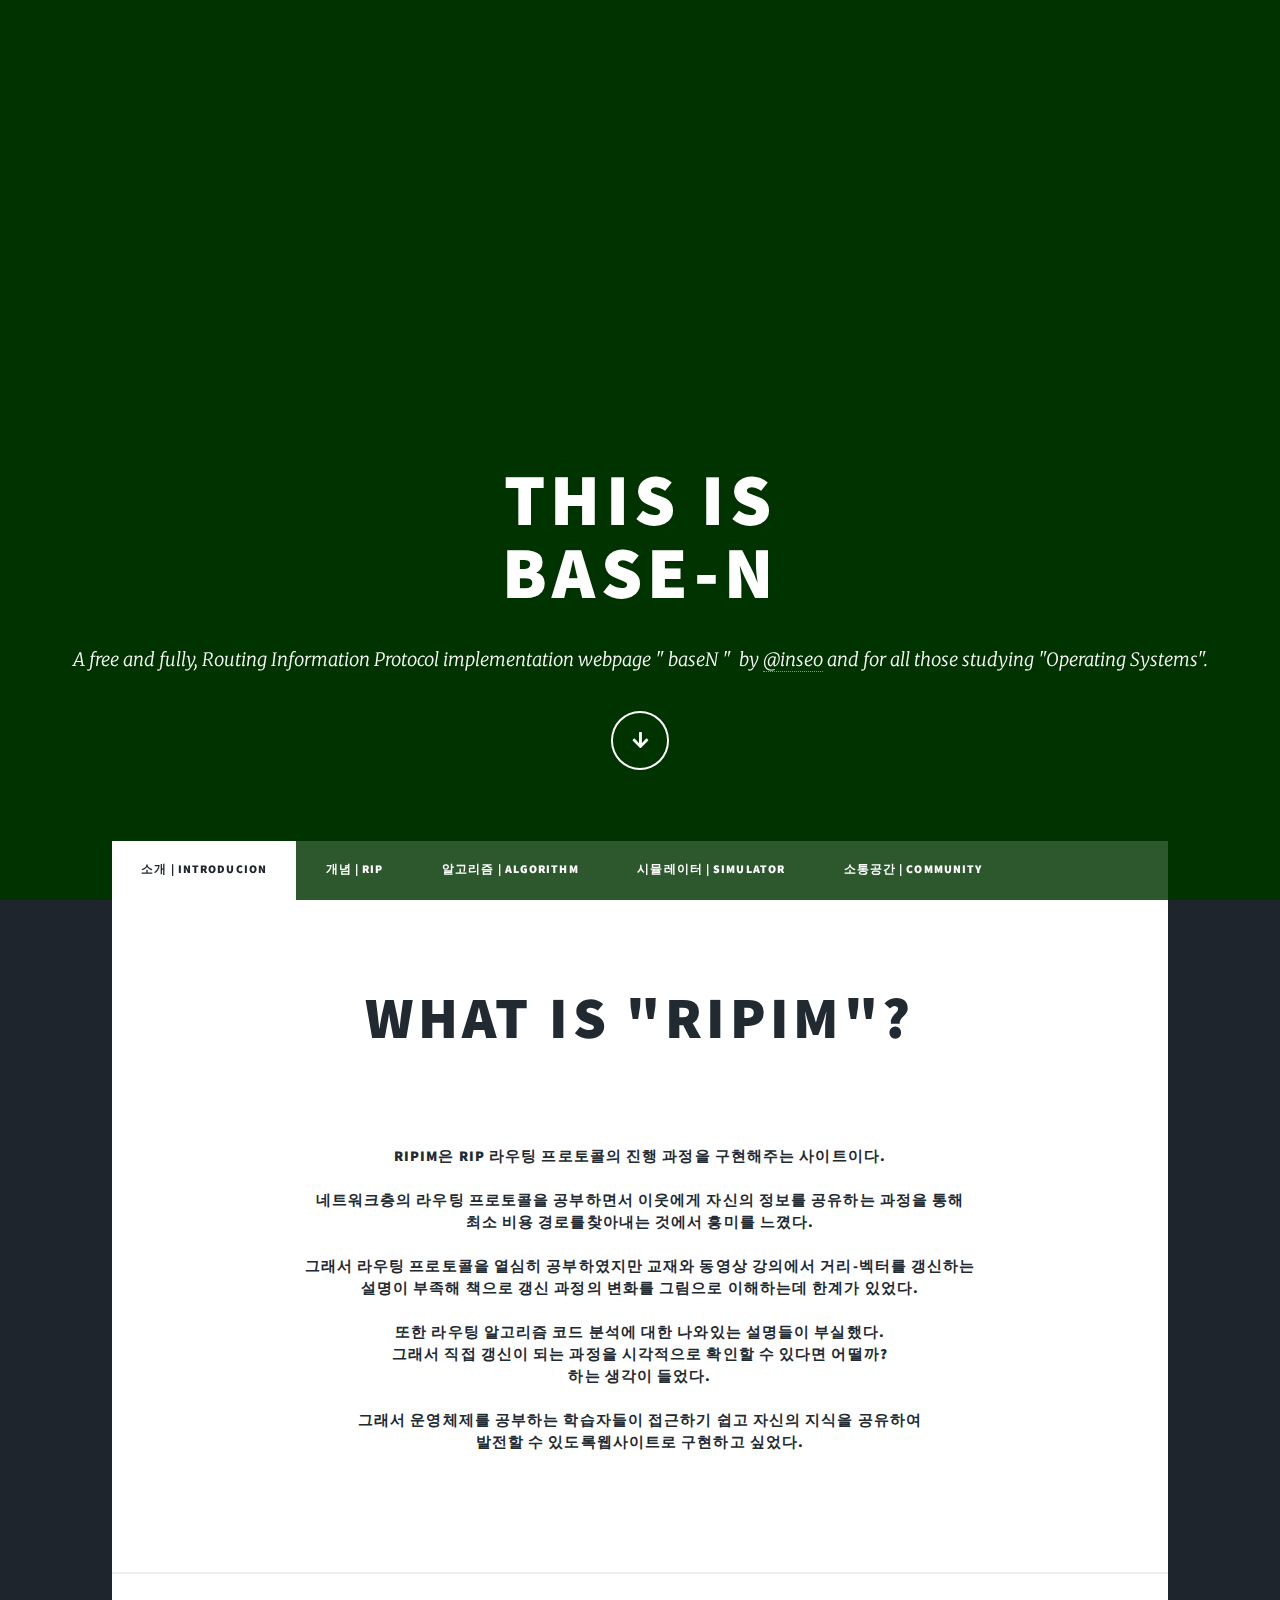
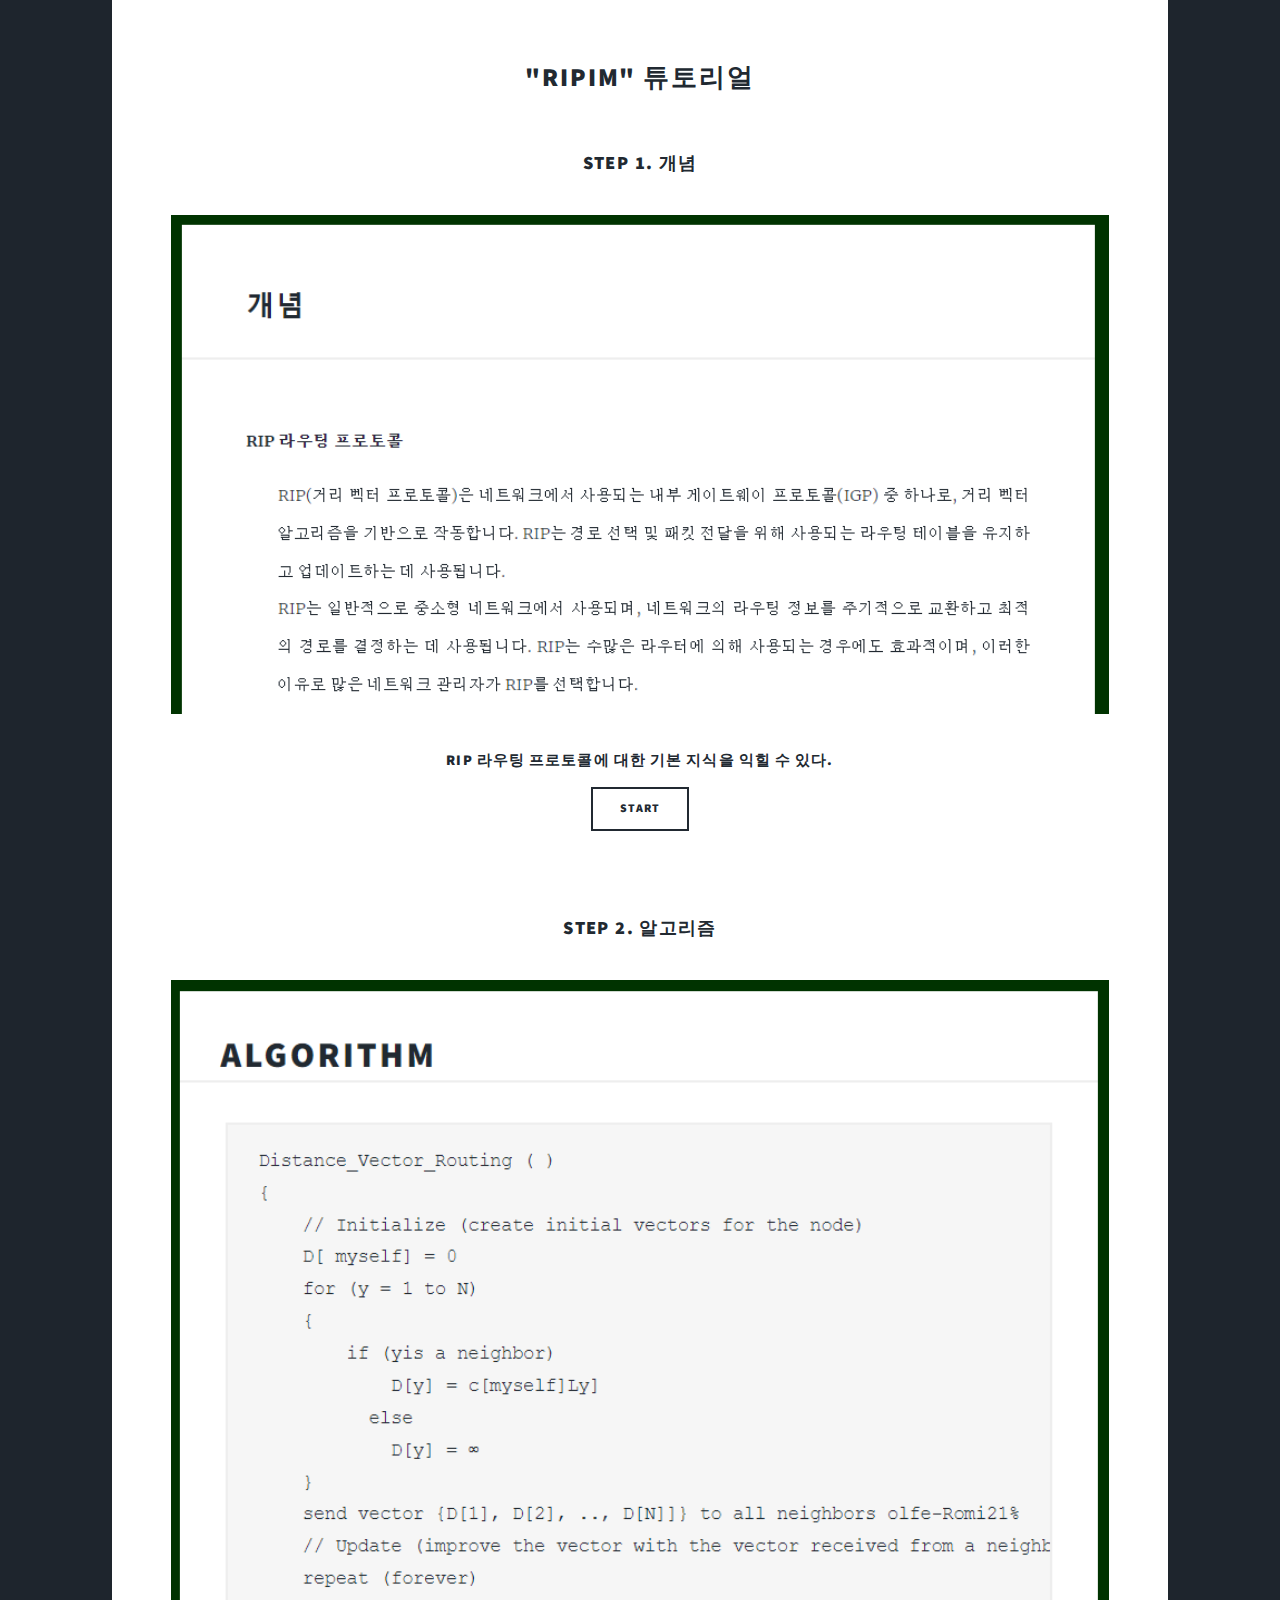
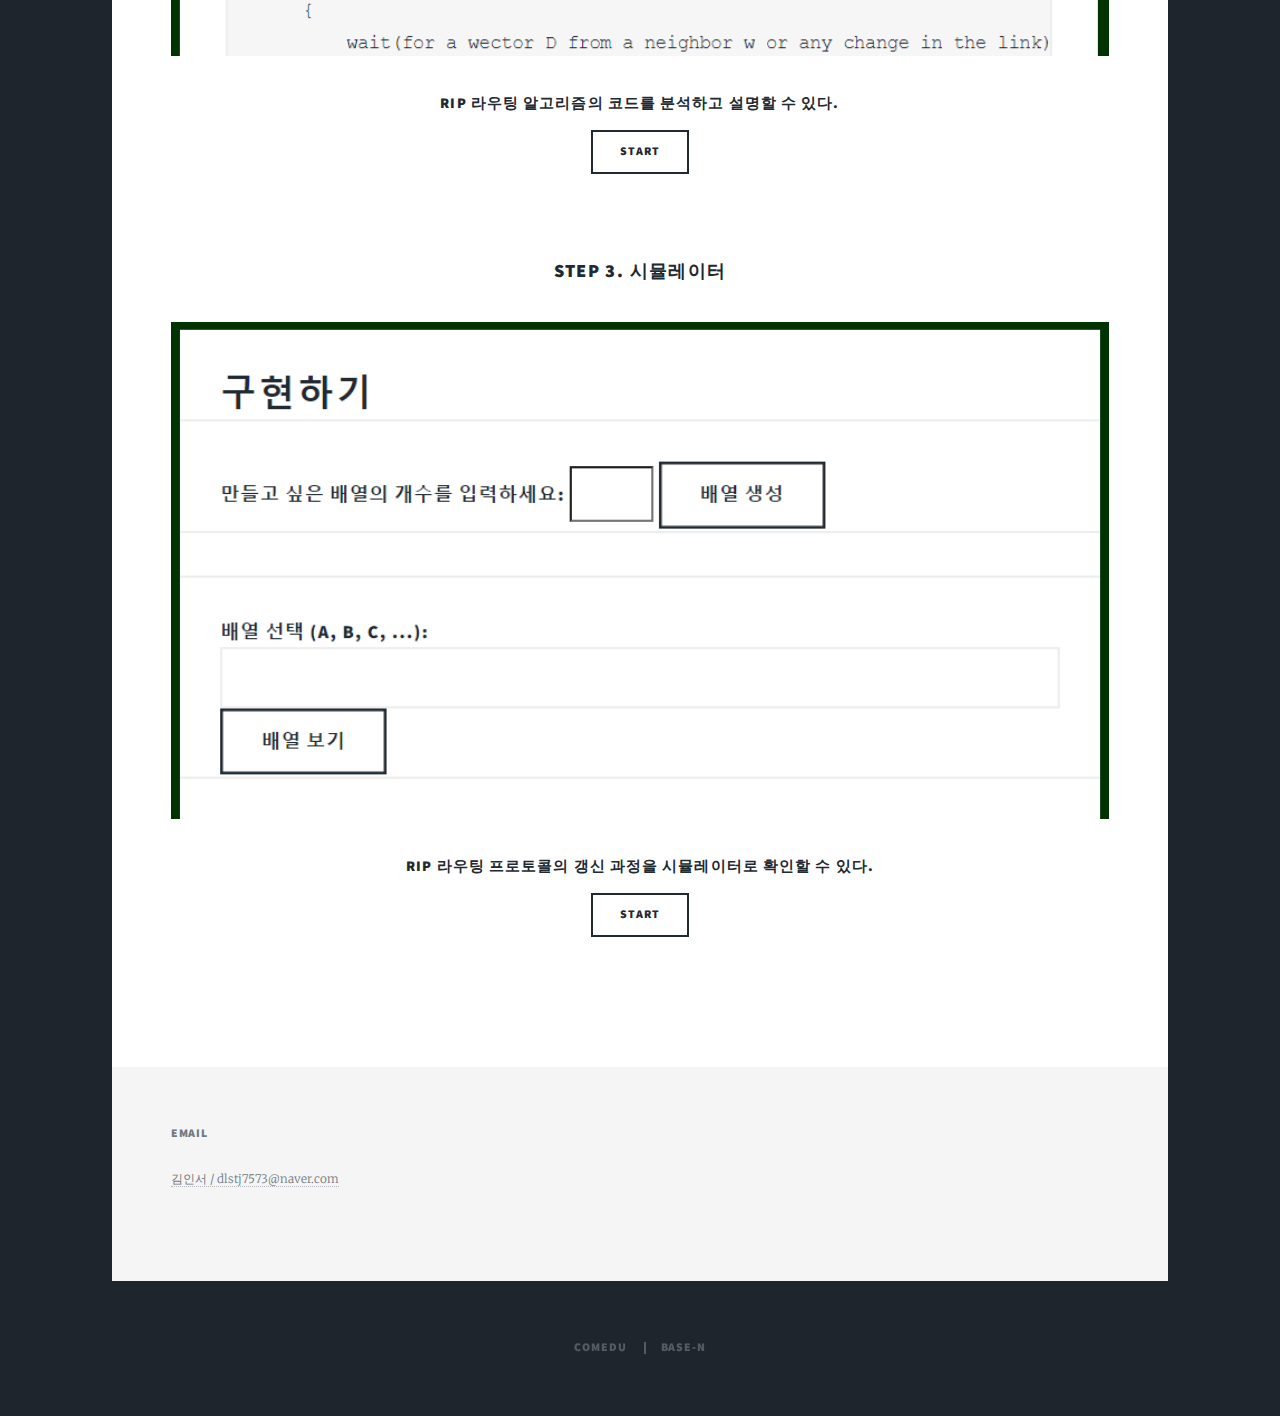
==== commit 6d878bb0: "Update index.html" ====
--- a/index.html
+++ b/index.html
@@ -1,7 +1,7 @@
 <!DOCTYPE html>
 <html>
   <head>
-    <title> baseN </title>
+    <title> base-N </title>
     <meta charset="utf-8" />
     <meta
       name="viewport"
@@ -45,6 +45,7 @@
 	<li><a href="rosua.html">개념 | RIP</a></li>
 	<li><a href="algo.html">알고리즘 | Algorithm</a></li>
         <li><a href="imple.html">시뮬레이터 | Simulator</a></li>
+        <li><a href="community.html">소통공간 | Community</a></li>
         </ul>
       </nav>
       <div id="main">
@@ -149,7 +150,7 @@
                 
     
             <h3>Email</h3>
-            <p><a href="#">김은우 / dmsdn14@gmail.com</a></p>
+            <p><a href="#">김인서 / dlstj7573@naver.com</a></p>
           </section>
           
        
@@ -159,7 +160,7 @@
        <div id="copyright">
         <ul>
           <li>comedu</li>
-          <li>RIPIM</li>
+          <li>BASE-N</li>
         </ul>
       </div>
     </div>
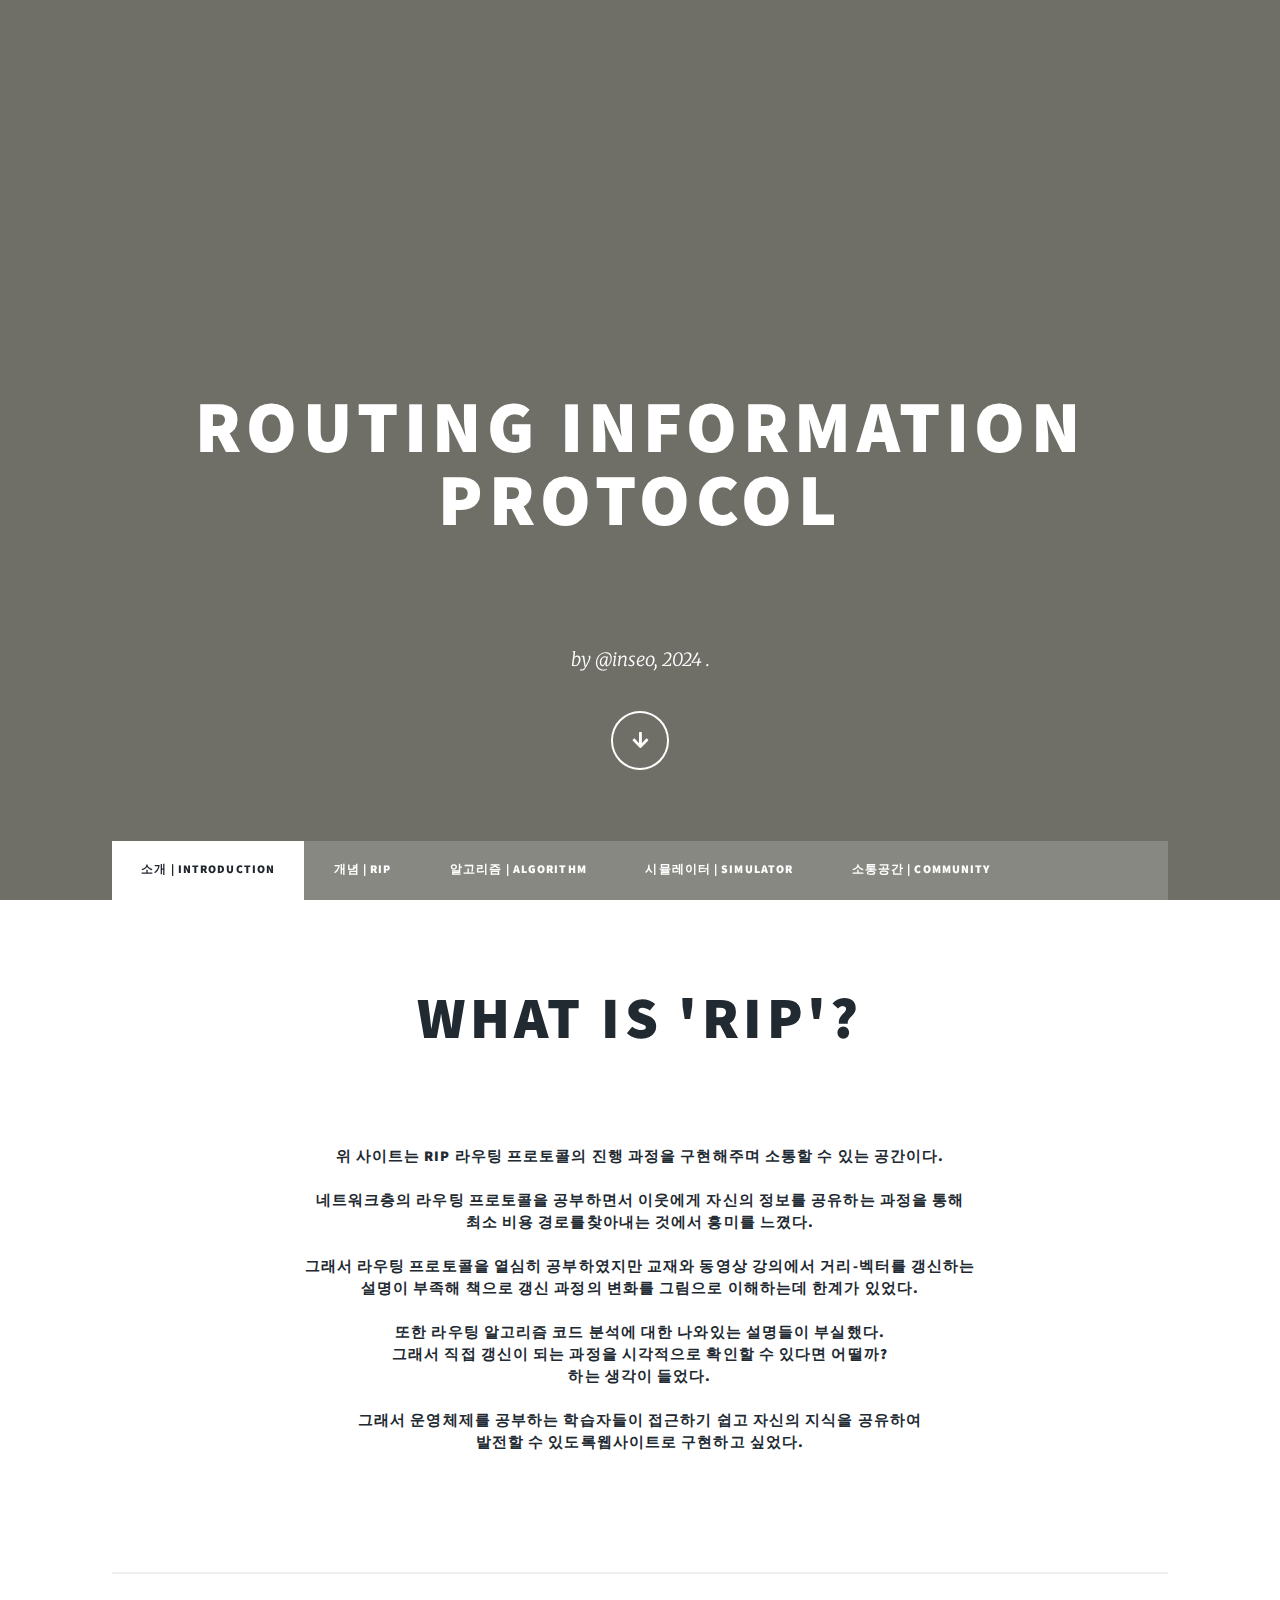
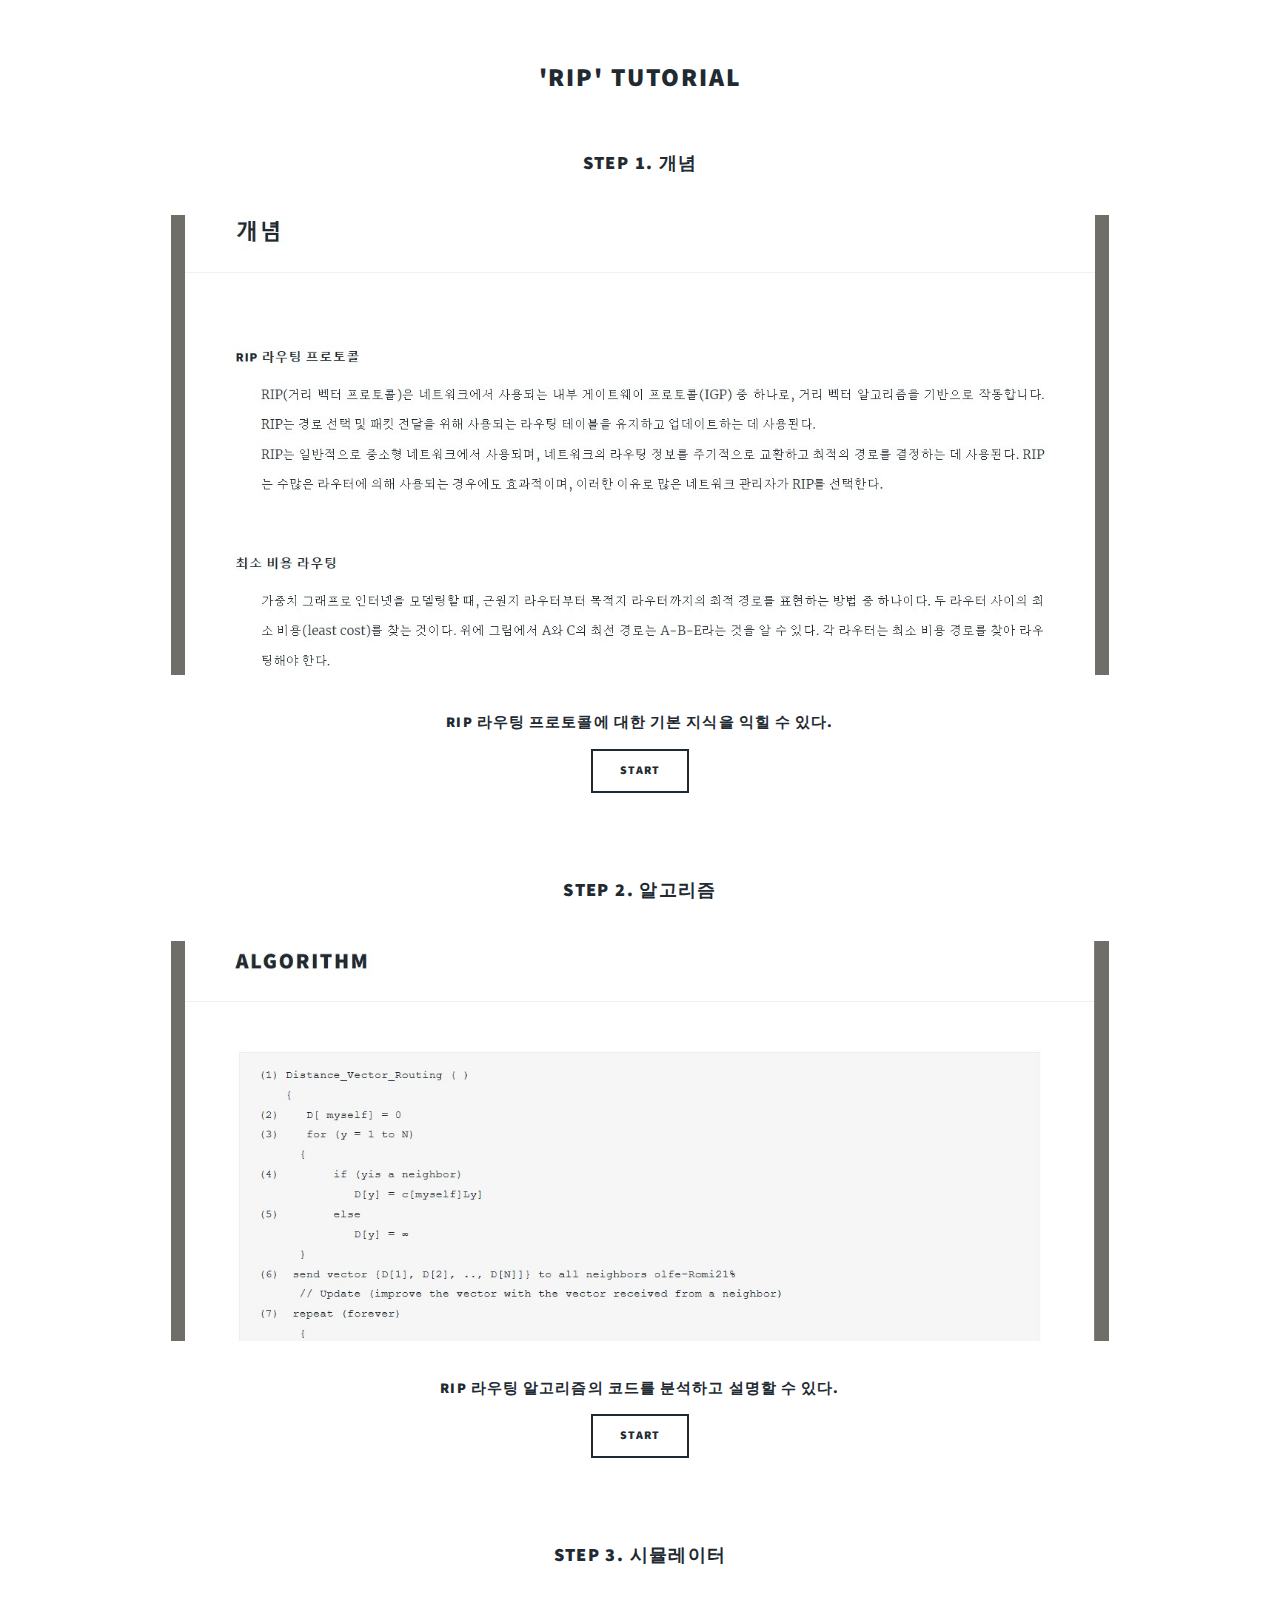
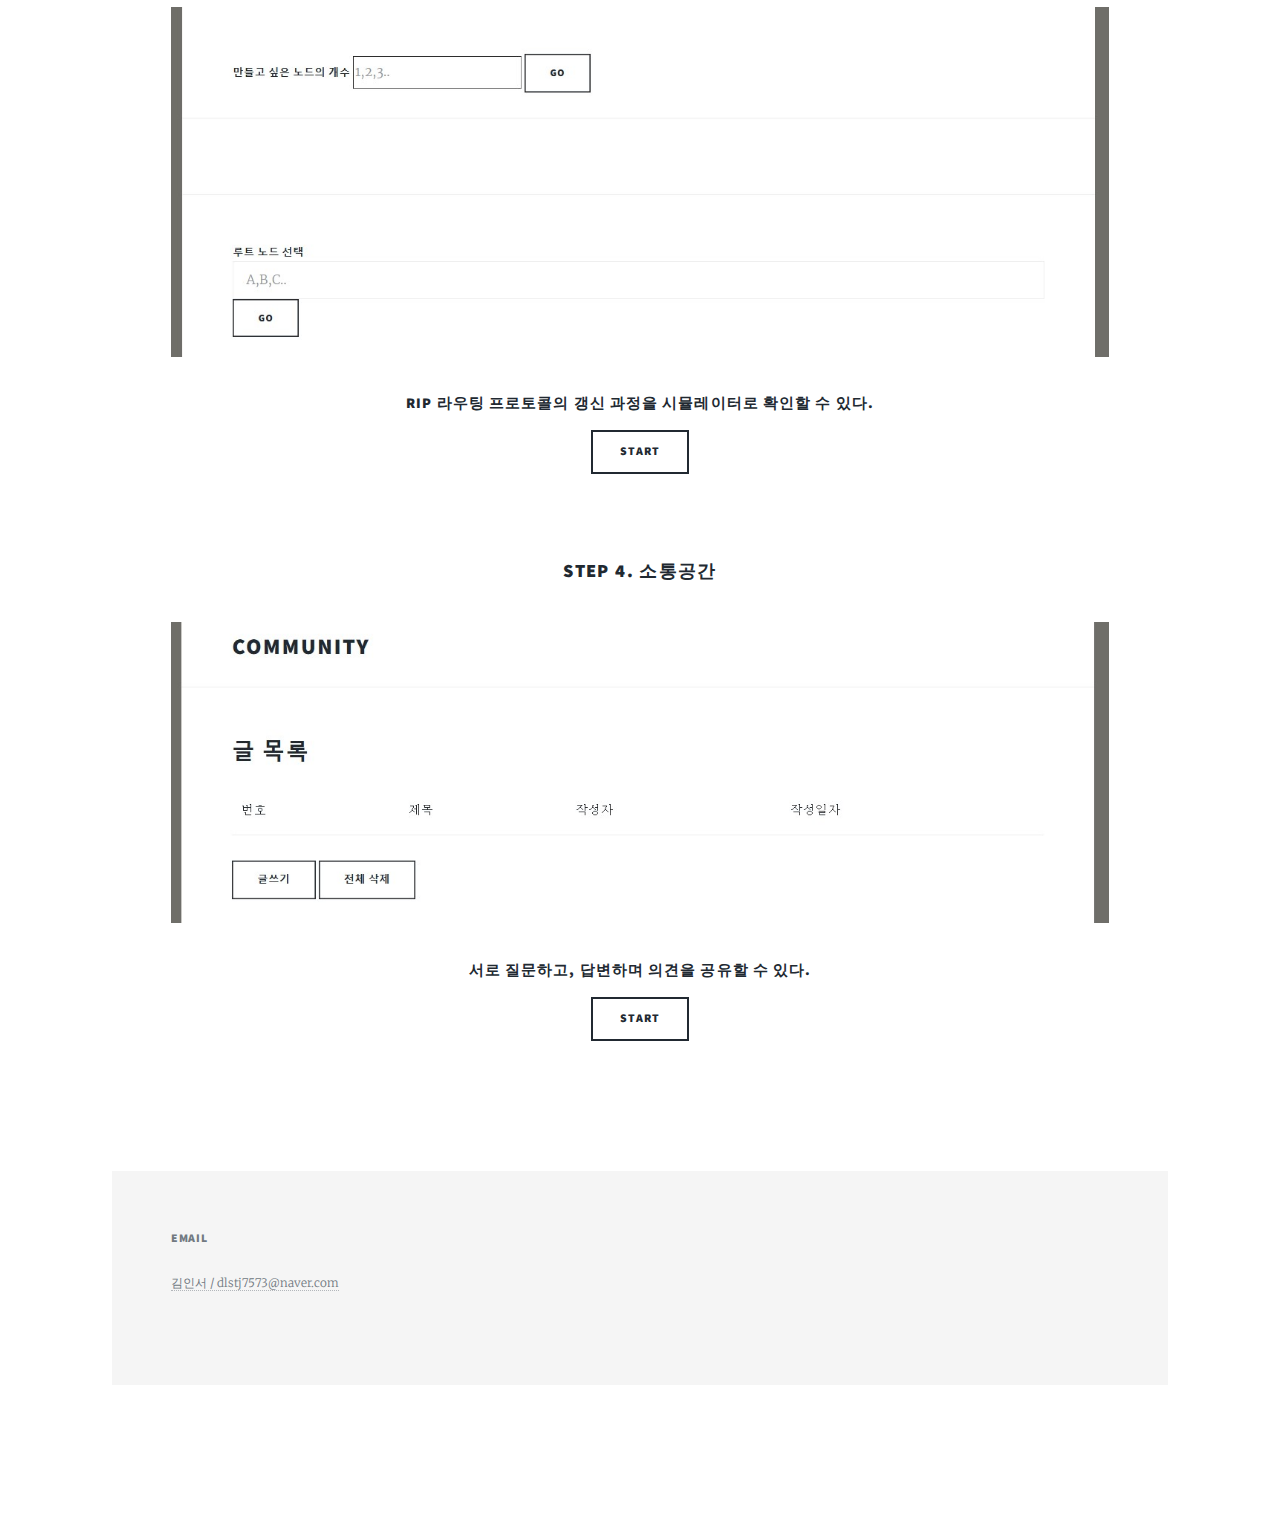
==== commit 4b2d2271: "Add files via upload" ====
--- a/index.html
+++ b/index.html
@@ -1,7 +1,7 @@
 <!DOCTYPE html>
 <html>
   <head>
-    <title> base-N </title>
+    <title>RIP</title>
     <meta charset="utf-8" />
     <meta
       name="viewport"
@@ -18,13 +18,13 @@
       <!-- Intro -->
       <div id="intro">
         <h1>
-          This is<br />
-          base-N
+          Routing Information Protocol<br />
+          <br>
+          
         </h1>
         <p>
-          A free and fully, Routing Information Protocol implementation webpage
-          " baseN "  by <a href="https://twitter.com/ajlkn">@inseo</a> and
-          for all those studying "Operating Systems".
+          by @inseo, 2024 .
+          <br>
         </p>
         <ul class="actions">
           <li>
@@ -37,24 +37,25 @@
         </ul>
       </div> 
       <header id="header">
-        <a href="index.html" class="logo">RIPIM</a>
+        <a href="index.html" class="logo">RIP</a>
       </header>
       <nav id="nav">
         <ul class="links">
-          <li class="active"><a href="index.html">소개 | Introducion</a></li>
-	<li><a href="rosua.html">개념 | RIP</a></li>
-	<li><a href="algo.html">알고리즘 | Algorithm</a></li>
-        <li><a href="imple.html">시뮬레이터 | Simulator</a></li>
-        <li><a href="community.html">소통공간 | Community</a></li>
+          <li class="active"><a href="index.html">소개 | Introduction</a></li>
+	        <li><a href="rosua.html">개념 | RIP</a></li>
+	        <li><a href="algo.html">알고리즘 | Algorithm</a></li>
+          <li><a href="imple.html">시뮬레이터 | Simulator</a></li>
+          <li><a href="community.html">소통공간 | Community</a></li>
         </ul>
       </nav>
       <div id="main">
 		<article class="post featured"> 
-            <h1>
-              <a href="#">What is "RIPIM"?<br /><br /></a>
-            </h1>
+      <h1>
+        <a href="#">What is 'RIP'?<br /><br /></a>
+      </h1>
+      
             <h4>
-              RIPIM은 RIP 라우팅 프로토콜의 진행 과정을 구현해주는 사이트이다.</br><br>
+              위 사이트는 RIP 라우팅 프로토콜의 진행 과정을 구현해주며 소통할 수 있는 공간이다.</br><br>
               네트워크층의 라우팅 프로토콜을 공부하면서 이웃에게 자신의 정보를
               공유하는 과정을 통해 <br>최소 비용 경로를찾아내는 것에서 흥미를
               느꼈다.<br>
@@ -72,7 +73,7 @@
         <!-- Posts -->
 		<article class="post featured">
 		<h2>
-			<a href="#">"RIPIM" 튜토리얼<br /><br /></a>
+			<a href="#">'RIP' TUTORIAL <br /><br /></a>
 		  </h2>
 			  
         <section class="posts">
@@ -84,7 +85,7 @@
               </h3>
             </header>
             <a href="#" class="image fit"
-              ><img src="images/11.jpg" alt=""
+              ><img src="images/1010.jpg" alt=""
             /></a>
             <h4>
               RIP 라우팅 프로토콜에 대한 기본 지식을 익힐 수 있다.
@@ -102,7 +103,7 @@
               </h3>
             </header>
             <a href="#" class="image fit"
-              ><img src="images/22.jpg" alt=""
+              ><img src="images/99.jpg" alt=""
             /></a>
             <h4>
               RIP 라우팅 알고리즘의 코드를 분석하고 설명할 수 있다.
@@ -120,13 +121,31 @@
               </h3>
             </header>
             <a href="#" class="image fit"
-              ><img src="images/33.jpg" alt=""
+              ><img src="images/77.jpg" alt=""
             /></a>
             <h4>
               RIP 라우팅 프로토콜의 갱신 과정을 시뮬레이터로 확인할 수 있다.
             </h4>
             <ul class="actions special">
               <li><a href="imple.html" class="button">Start</a></li> 
+            </ul>
+          </article>
+
+          <article>
+            <header><h3>
+				<a href="#"
+                ><br><br>Step 4. 소통공간</a
+                >
+              </h3>
+            </header>
+            <a href="#" class="image fit"
+              ><img src="images/88.jpg" alt=""
+            /></a>
+            <h4>
+              서로 질문하고, 답변하며 의견을 공유할 수 있다.
+            </h4>
+            <ul class="actions special">
+              <li><a href="community.html" class="button">Start</a></li> 
             </ul>
           </article>
 
@@ -160,7 +179,7 @@
        <div id="copyright">
         <ul>
           <li>comedu</li>
-          <li>BASE-N</li>
+          <li>RIP</li>
         </ul>
       </div>
     </div>
@@ -174,4 +193,4 @@
     <script src="assets/js/util.js"></script>
     <script src="assets/js/main.js"></script>
   </body>
-</html>
+</html>--- a/assets/css/main.css
+++ b/assets/css/main.css
@@ -1,10 +1,10 @@
 @import url(fontawesome-all.min.css);
 @import url("https://fonts.googleapis.com/css?family=Merriweather:300,700,300italic,700italic|Source+Sans+Pro:900");
 
-/*
-	Massively by HTML5 UP
-	html5up.net | @ajlkn
-	Free for personal and commercial use under the CCA 3.0 license (html5up.net/license)
+/*
+	Massively by HTML5 UP
+	html5up.net | @ajlkn
+	Free for personal and commercial use under the CCA 3.0 license (html5up.net/license)
 */
 
 html, body, div, span, applet, object,
@@ -99,7 +99,7 @@
 	}
 
 	body {
-		background-color: #1e252d;
+		background-color: 909498;
 	}
 
 		body.is-preload *, body.is-preload *:before, body.is-preload *:after {
@@ -144,7 +144,7 @@
 		}
 
 	body {
-		color: #212931;
+		color: #909498;
 	}
 
 	body, input, select, textarea {
@@ -3233,8 +3233,8 @@
 			left: 0;
 			width: 100%;
 			height: 100%;
-			background-color: #212931;
-			background-image: url("../../images/overlay.png"), linear-gradient(0deg, rgba(0, 0, 0, 0.1), rgba(0, 0, 0, 0.1)), url("../../images/bg.jpg");
+			background-color: #706f6f;
+			background-image: url("../../images/color4.png"), linear-gradient(0deg, rgba(0, 0, 0, 0.1), rgba(0, 0, 0, 0.1)), url("../../images/bg.jpg");
 			background-size: auto,								auto,														100% auto;
 			background-position: center,								center,														top center;
 			background-repeat: repeat,								no-repeat,													no-repeat;
@@ -3533,7 +3533,7 @@
 
 			#header a:hover {
 				border-bottom-color: transparent;
-				color: #18bfef !important;
+				color: #000000 !important;
 			}
 
 		#header strong, #header b {
@@ -3574,11 +3574,21 @@
 			padding: 1rem 1.75rem;
 			text-transform: uppercase;
 			visibility: visible;
+			border-radius: 50% !important; /* 타원 모양을 위해 테두리 반경 설정 */
+			display: inline-flex; /* 가운데 정렬을 위해 flexbox 사용 */
+			justify-content: center; /* 가운데 정렬 */
+			align-items: center; /* 가운데 정렬 */
+			width: 200px !important; /* 필요에 따라 너비 조정 */
+			height: 100px !important; /* 필요에 따라 높이 조정 */
+			text-decoration: none; /* 링크 밑줄 제거 */
+			color: #fff; /* 텍스트 색상 */
+			background-color: #ffffff00; /* 배경 색상 */
+
 		}
 
 			#header .logo:hover {
-				border-color: #18bfef !important;
-				color: #18bfef !important;
+				border-color: #000000 !important;
+				color: #000000 !important;
 			}
 
 		@media screen and (max-width: 980px) {
@@ -4686,4 +4696,4 @@
 			visibility: visible;
 		}
 
-	}+	}
--- a/assets/css/noscript.css
+++ b/assets/css/noscript.css
@@ -1,16 +1,16 @@
 @import url(font-awesome.min.css);
 
-/*
-	Massively by HTML5 UP
-	html5up.net | @ajlkn
-	Free for personal and commercial use under the CCA 3.0 license (html5up.net/license)
+/*
+	Massively by HTML5 UP
+	html5up.net | @ajlkn
+	Free for personal and commercial use under the CCA 3.0 license (html5up.net/license)
 */
 
 /* Wrapper */
 
 	#wrapper {
-		background-color: #212931;
-		background-image: url("../../images/overlay.png"), linear-gradient(0deg, rgba(0, 0, 0, 0.1), rgba(0, 0, 0, 0.1)), url("../../images/bg.jpg");
+		background-color: #909498;
+		background-image: url("../../images/color4.png"), linear-gradient(0deg, rgba(0, 0, 0, 0.1), rgba(0, 0, 0, 0.1)), url("../../images/bg.jpg");
 		background-size: auto,								auto,														100% auto;
 		background-position: center,								center,														top center;
 		background-repeat: repeat,								no-repeat,													no-repeat;
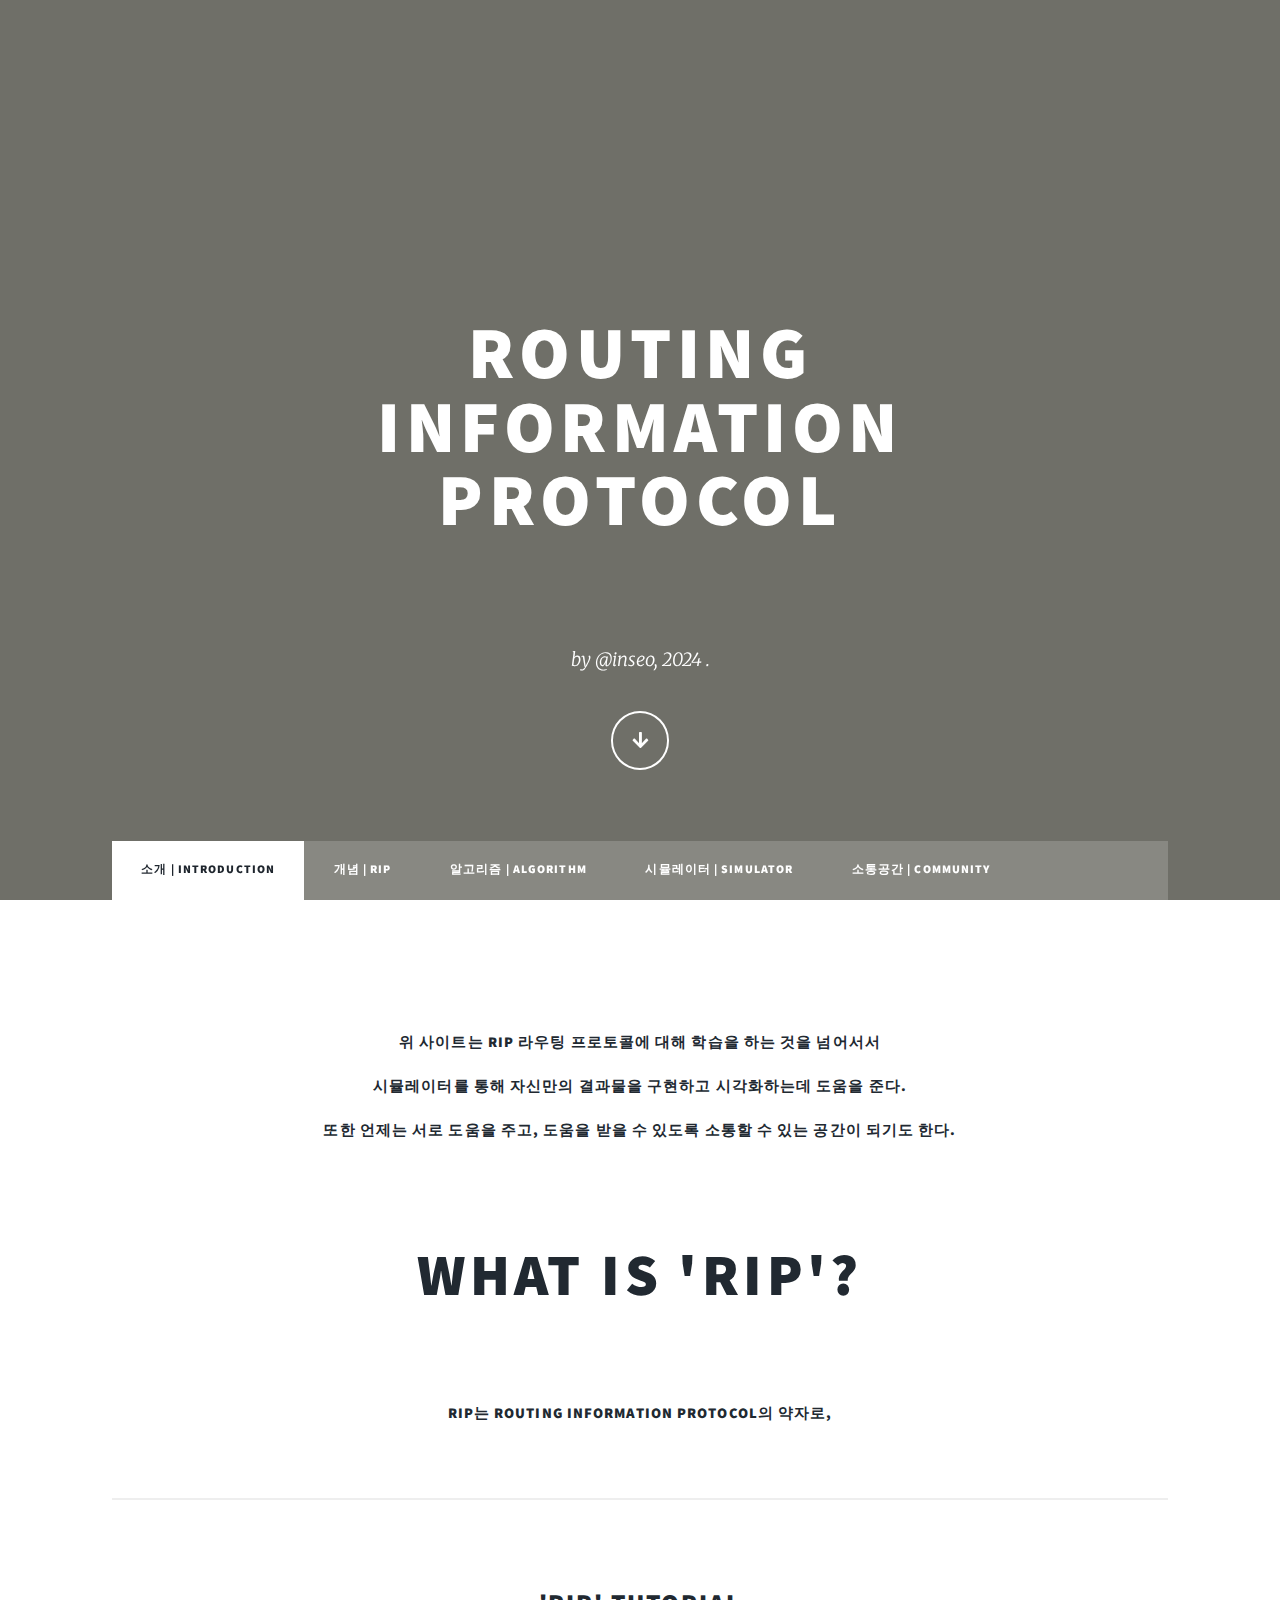
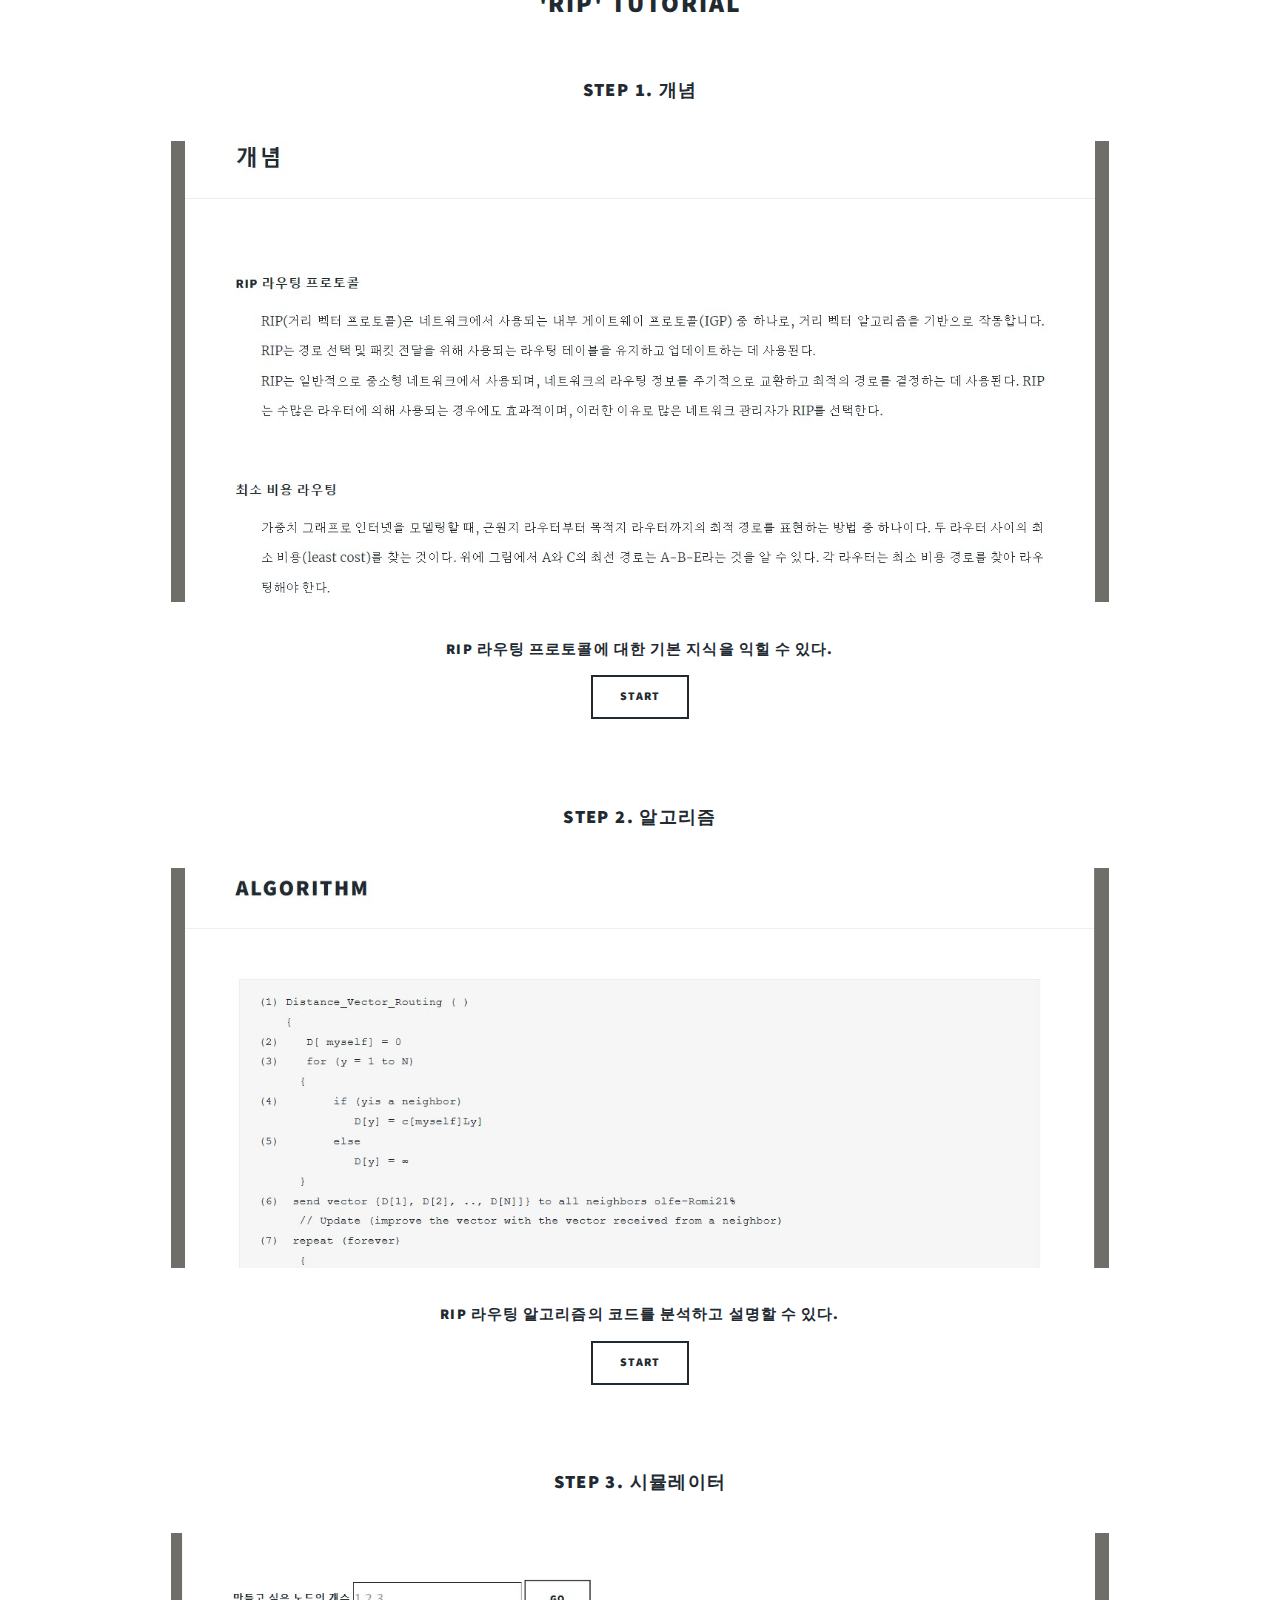
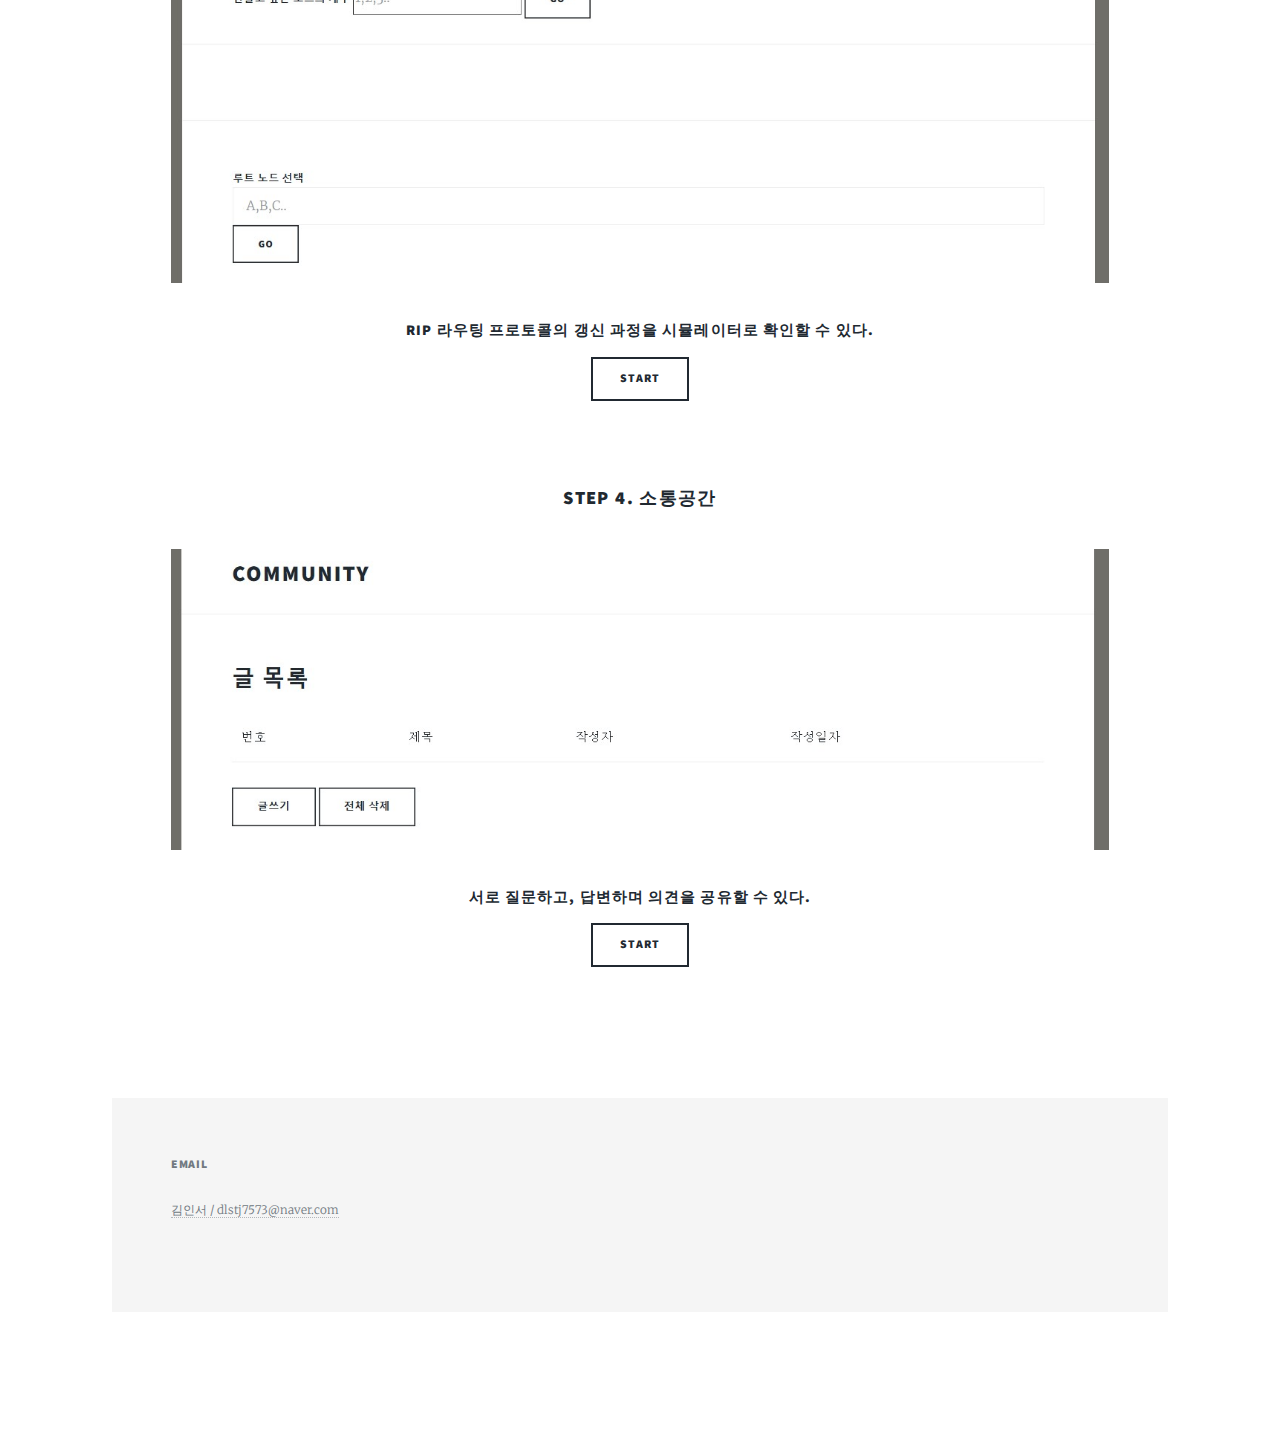
==== commit 7aa3df0f: "Update index.html" ====
--- a/index.html
+++ b/index.html
@@ -18,7 +18,7 @@
       <!-- Intro -->
       <div id="intro">
         <h1>
-          Routing Information Protocol<br />
+          Routing<br> Information<br> Protocol<br />
           <br>
           
         </h1>
@@ -50,23 +50,15 @@
       </nav>
       <div id="main">
 		<article class="post featured"> 
+      <h4>
+      <br><br>위 사이트는 RIP 라우팅 프로토콜에 대해 학습을 하는 것을 넘어서서 <br><br> 시뮬레이터를 통해 자신만의 결과물을 구현하고 시각화하는데 도움을 준다. <br><br> 또한 언제는 서로 도움을 주고, 도움을 받을 수 있도록 소통할 수 있는 공간이 되기도 한다.<br><br><br><br><br>
+      </h4>
       <h1>
-        <a href="#">What is 'RIP'?<br /><br /></a>
+        <a href="#">What is 'RIP'?<br /><br/></a>
       </h1>
       
             <h4>
-              위 사이트는 RIP 라우팅 프로토콜의 진행 과정을 구현해주며 소통할 수 있는 공간이다.</br><br>
-              네트워크층의 라우팅 프로토콜을 공부하면서 이웃에게 자신의 정보를
-              공유하는 과정을 통해 <br>최소 비용 경로를찾아내는 것에서 흥미를
-              느꼈다.<br>
-              <br />그래서 라우팅 프로토콜을 열심히 공부하였지만 교재와 동영상
-              강의에서 거리-벡터를 갱신하는 <br>설명이 부족해 책으로 갱신 과정의
-              변화를 그림으로 이해하는데 한계가 있었다. <br><br />또한 라우팅
-              알고리즘 코드 분석에 대한 나와있는 설명들이 부실했다. <br>그래서
-              직접 갱신이 되는 과정을 시각적으로 확인할 수 있다면 어떨까?<br>하는
-              생각이 들었다.<br><br />그래서 운영체제를 공부하는 학습자들이
-              접근하기 쉽고 자신의 지식을 공유하여<br>발전할 수 있도록웹사이트로
-              구현하고 싶었다.<br /><br /><br />
+              RIP는 Routing Information Protocol의 약자로,
 	    </h4>
         </article>
 
@@ -193,4 +185,4 @@
     <script src="assets/js/util.js"></script>
     <script src="assets/js/main.js"></script>
   </body>
-</html>+</html>
--- a/assets/css/main.css
+++ b/assets/css/main.css
@@ -144,7 +144,7 @@
 		}
 
 	body {
-		color: #909498;
+		color: #000000;
 	}
 
 	body, input, select, textarea {
@@ -298,7 +298,7 @@
 
 		a:hover {
 			border-bottom-color: transparent;
-			color: #18bfef !important;
+			color: #000000 !important;
 		}
 
 	strong, b {
@@ -2530,23 +2530,23 @@
 	}
 
 	::-webkit-input-placeholder {
-		color: #909498 !important;
+		color: #000000 !important;
 	}
 
 	:-moz-placeholder {
-		color: #909498 !important;
+		color: #000000 !important;
 	}
 
 	::-moz-placeholder {
-		color: #909498 !important;
+		color: #000000 !important;
 	}
 
 	:-ms-input-placeholder {
-		color: #909498 !important;
+		color: #000000 !important;
 	}
 
 	.formerize-placeholder {
-		color: #909498 !important;
+		color: #000000 !important;
 	}
 
 /* Icon */
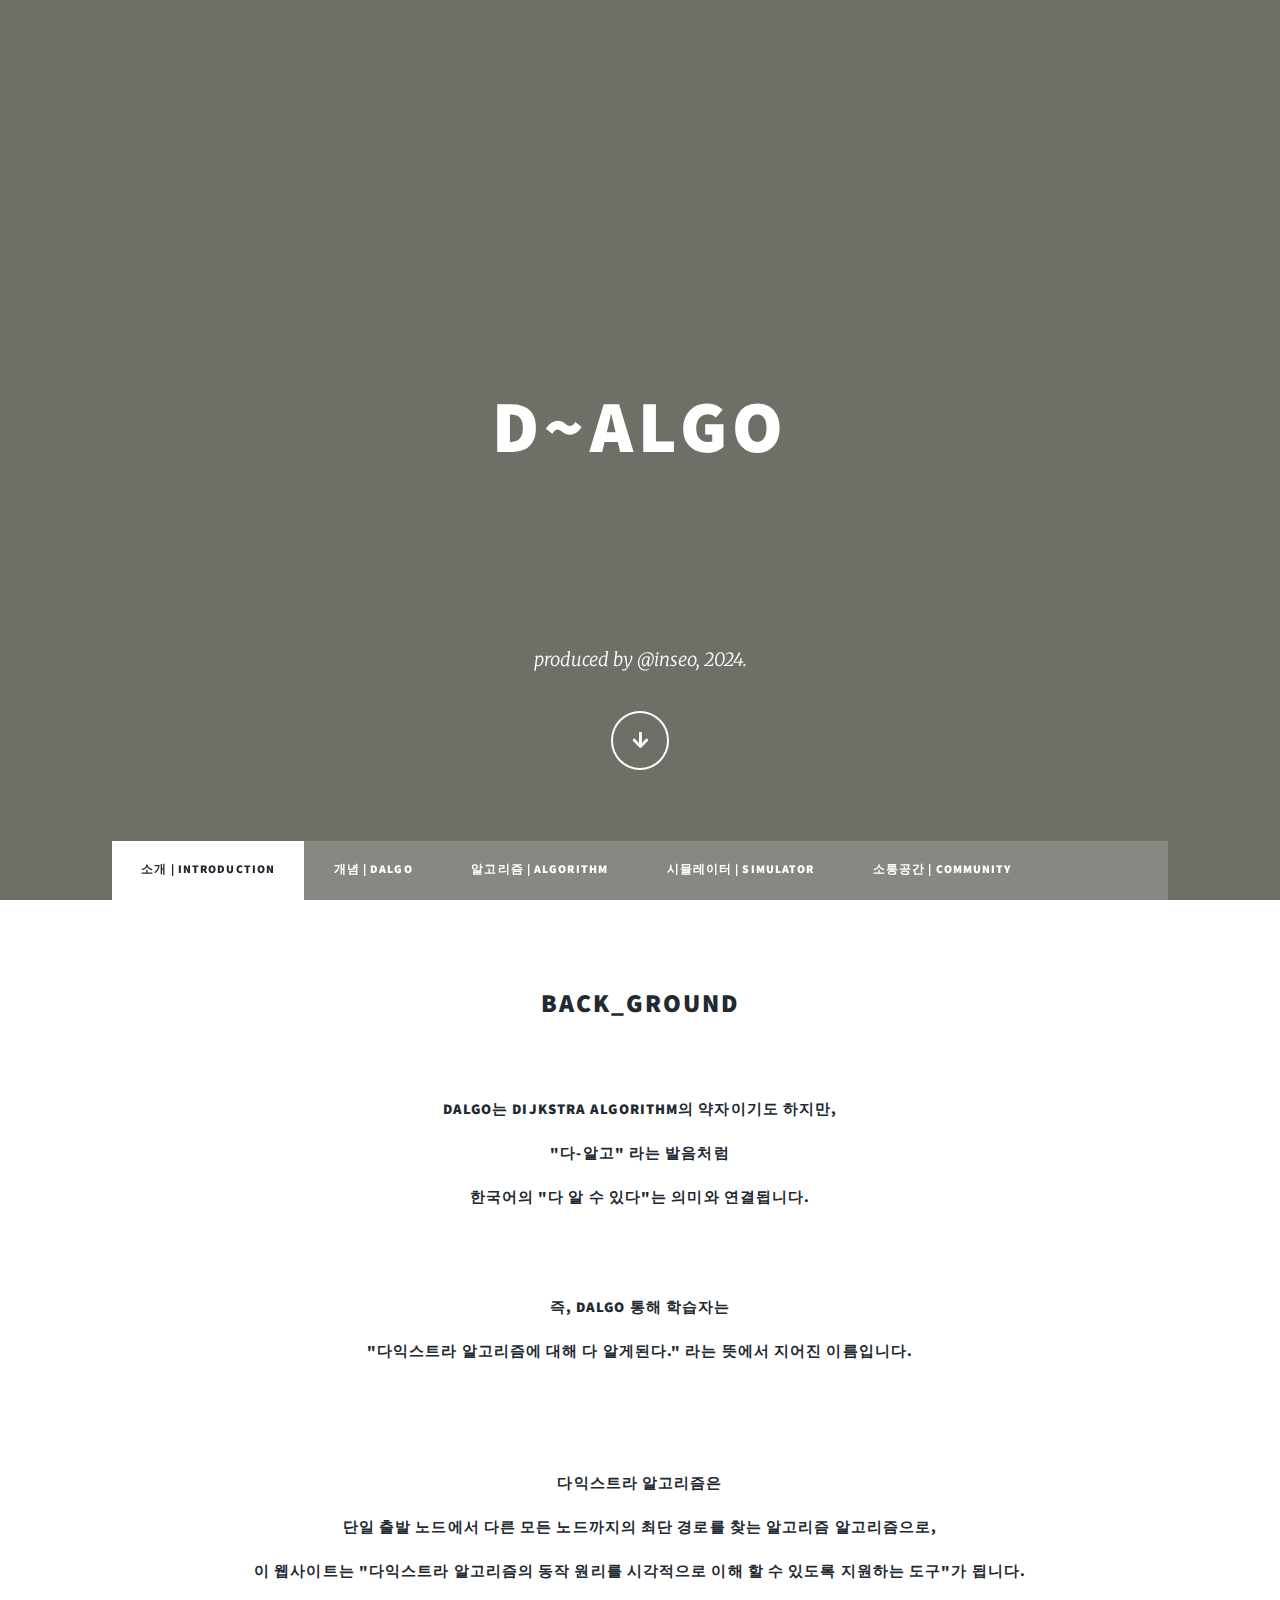
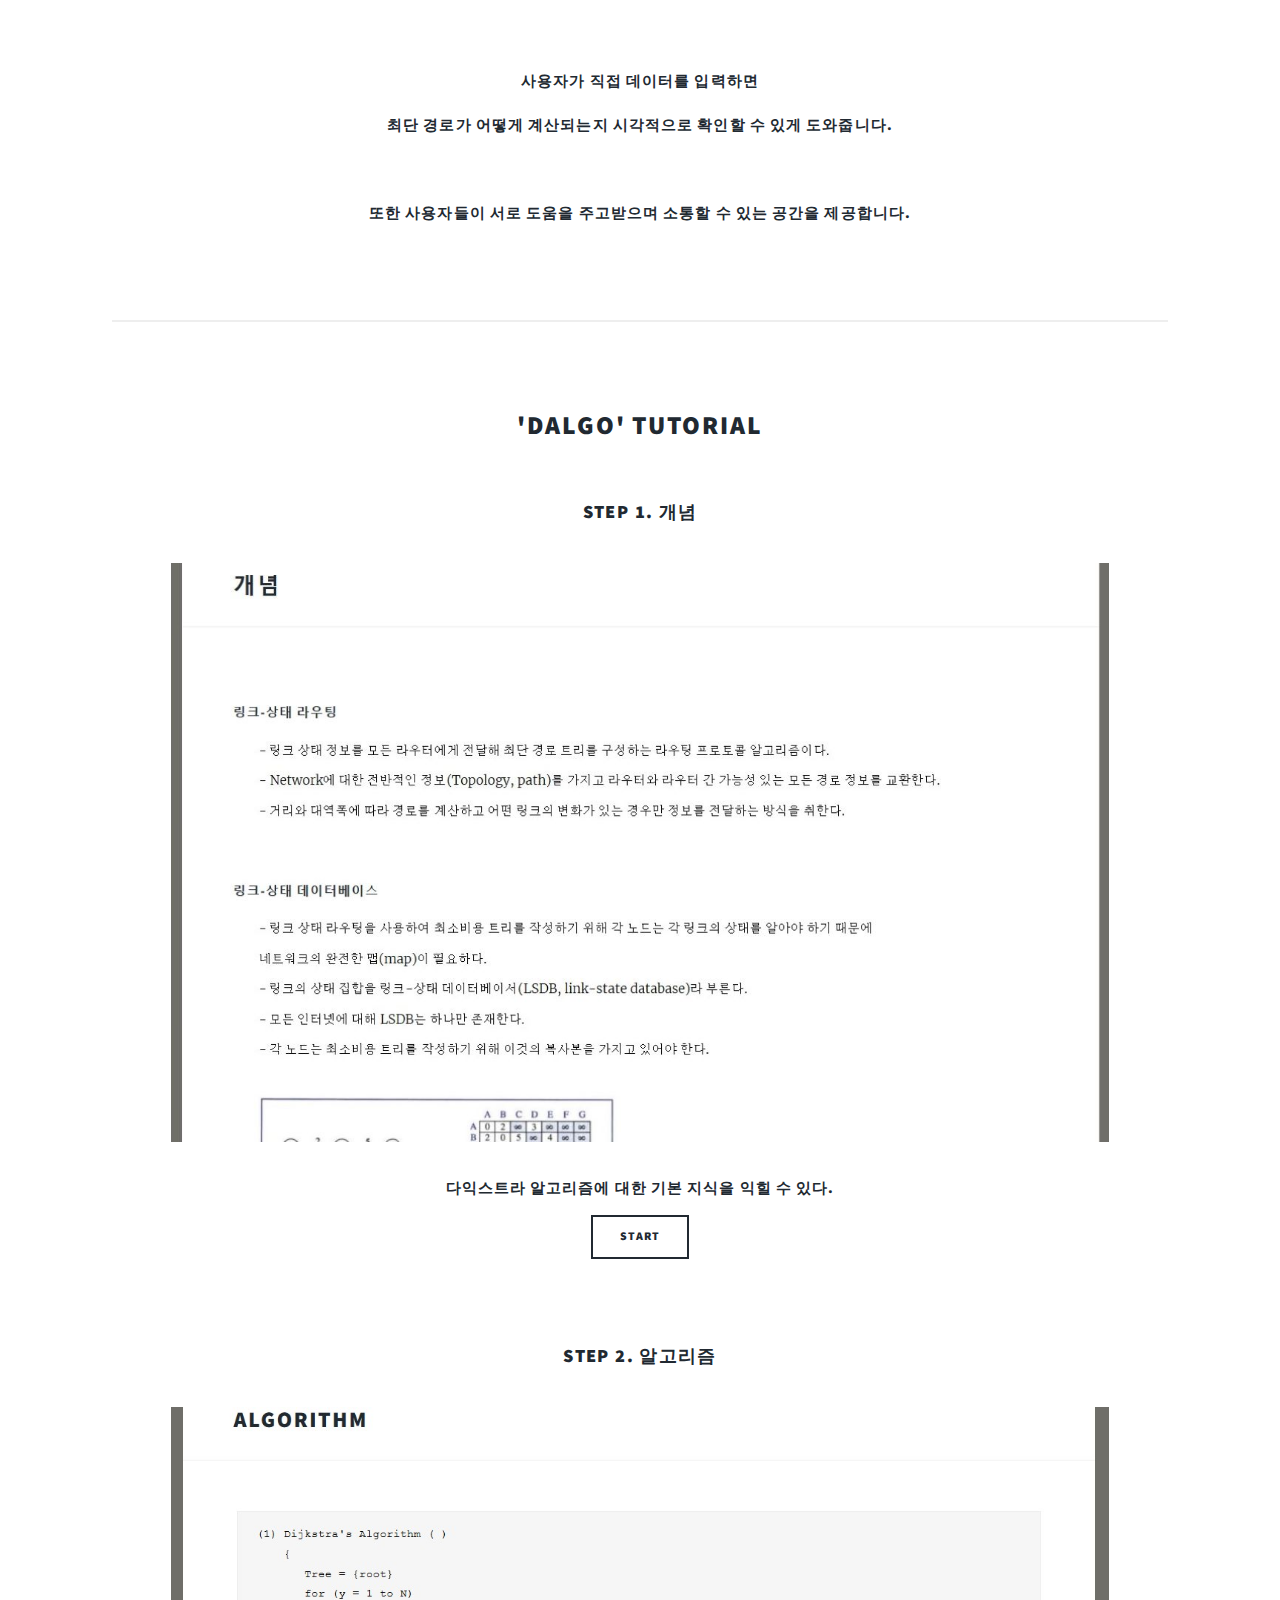
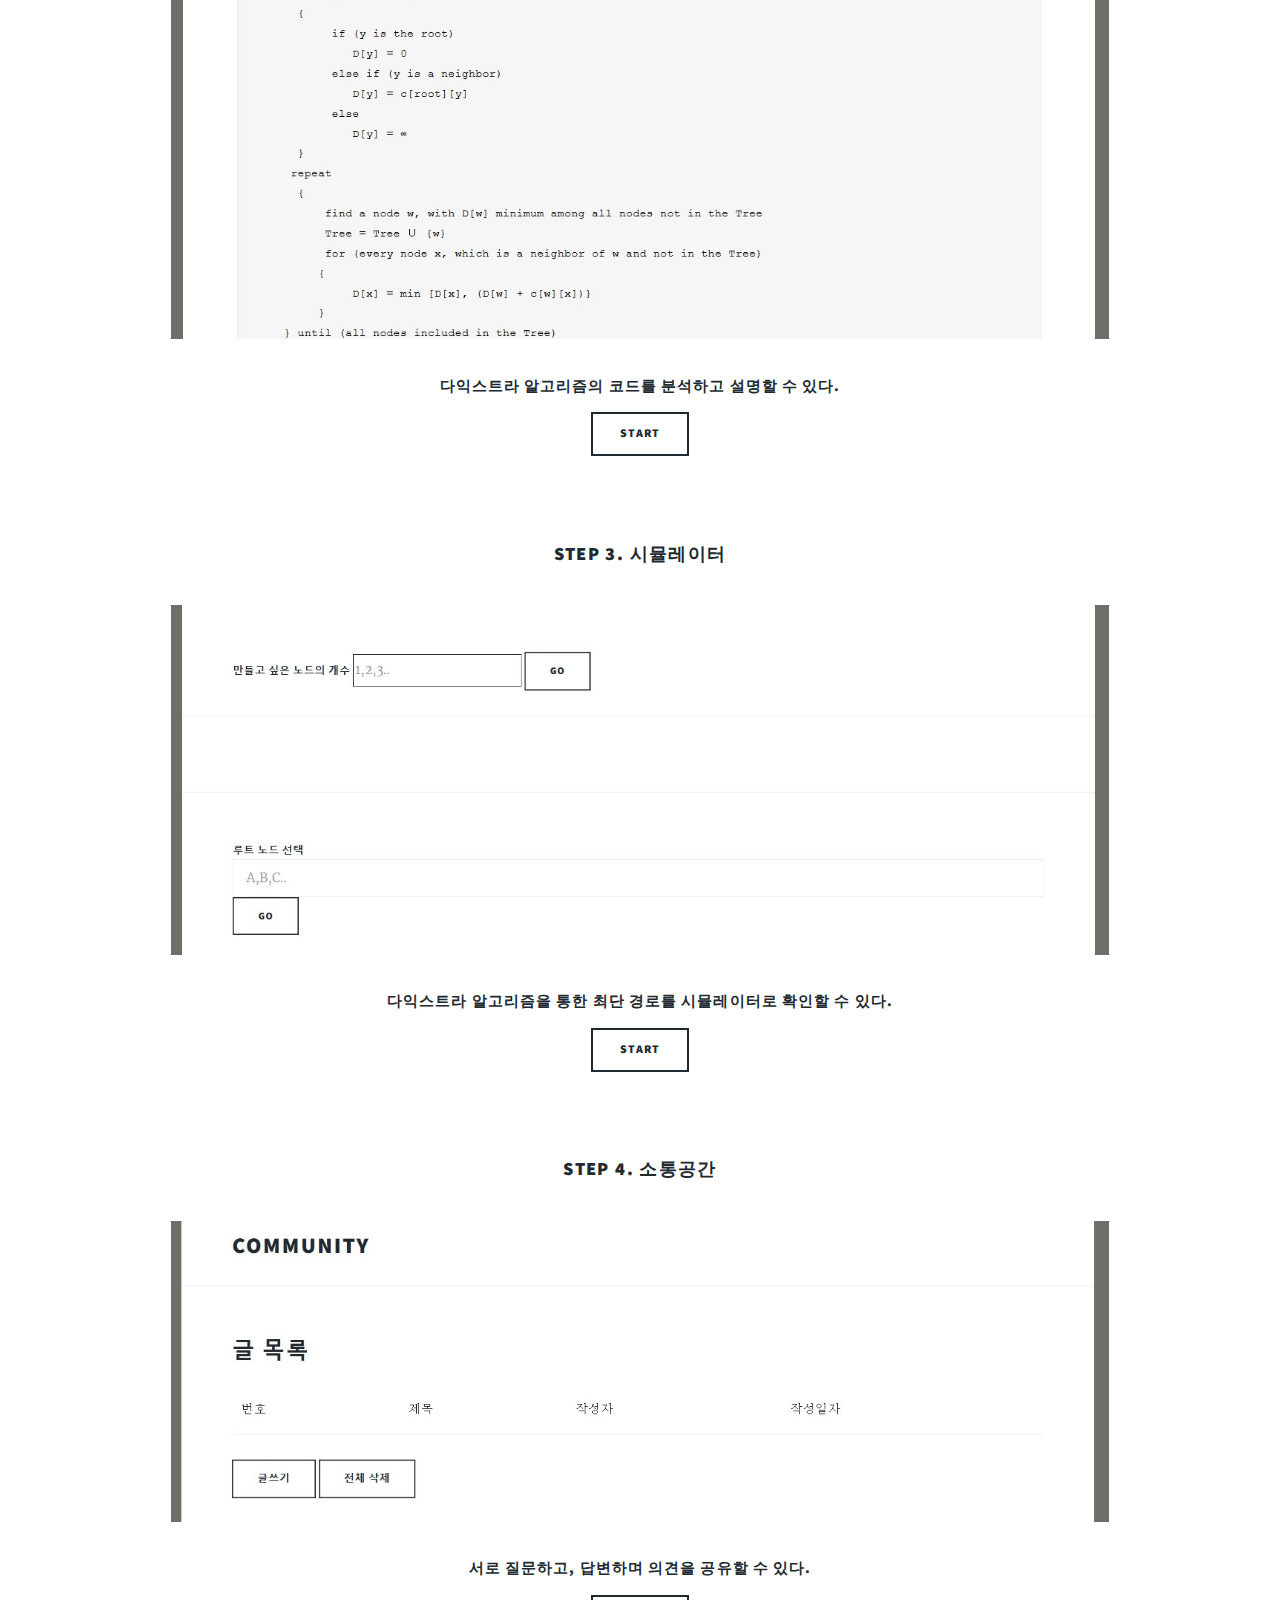
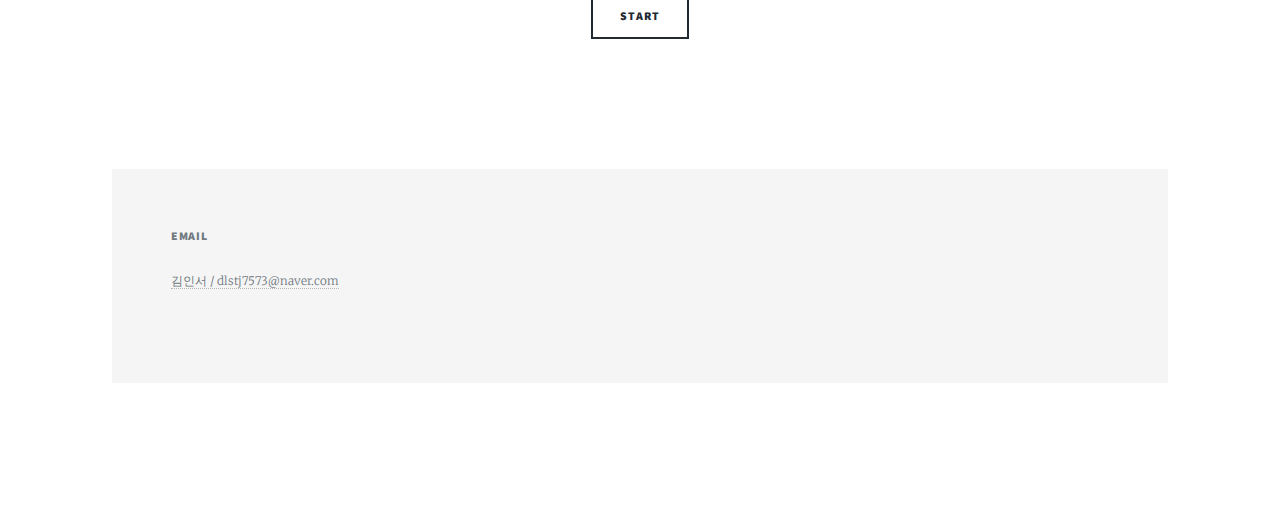
==== commit a13afaa9: "Update index.html" ====
--- a/index.html
+++ b/index.html
@@ -1,7 +1,7 @@
 <!DOCTYPE html>
 <html>
   <head>
-    <title>RIP</title>
+    <title>DALGO</title>
     <meta charset="utf-8" />
     <meta
       name="viewport"
@@ -18,12 +18,13 @@
       <!-- Intro -->
       <div id="intro">
         <h1>
-          Routing<br> Information<br> Protocol<br />
+          D~ALGO <br><br>
           <br>
           
         </h1>
+        
         <p>
-          by @inseo, 2024 .
+          produced by @inseo, 2024.
           <br>
         </p>
         <ul class="actions">
@@ -37,12 +38,12 @@
         </ul>
       </div> 
       <header id="header">
-        <a href="index.html" class="logo">RIP</a>
+        <a href="index.html" class="logo">DAlGO</a>
       </header>
       <nav id="nav">
         <ul class="links">
           <li class="active"><a href="index.html">소개 | Introduction</a></li>
-	        <li><a href="rosua.html">개념 | RIP</a></li>
+	        <li><a href="rosua.html">개념 | DALGO </a></li>
 	        <li><a href="algo.html">알고리즘 | Algorithm</a></li>
           <li><a href="imple.html">시뮬레이터 | Simulator</a></li>
           <li><a href="community.html">소통공간 | Community</a></li>
@@ -50,22 +51,19 @@
       </nav>
       <div id="main">
 		<article class="post featured"> 
+      <h2>
+        <a href="#">BACK_GROUND <br /><br /></a>
+        </h2>
       <h4>
-      <br><br>위 사이트는 RIP 라우팅 프로토콜에 대해 학습을 하는 것을 넘어서서 <br><br> 시뮬레이터를 통해 자신만의 결과물을 구현하고 시각화하는데 도움을 준다. <br><br> 또한 언제는 서로 도움을 주고, 도움을 받을 수 있도록 소통할 수 있는 공간이 되기도 한다.<br><br><br><br><br>
+      <br>DALGO는 Dijkstra Algorithm의 약자이기도 하지만, <br><br>"다-알고" 라는 발음처럼 <br><br> 한국어의 "다 알 수 있다"는 의미와 연결됩니다. <br> <br><br><br><br> 즉, DALGO 통해 학습자는 <br><br> "다익스트라 알고리즘에 대해 다 알게된다." 라는 뜻에서 지어진 이름입니다. <br><br><br><br><br><br>다익스트라 알고리즘은 <br><br>단일 출발 노드에서 다른 모든 노드까지의 최단 경로를 찾는 알고리즘 알고리즘으로, <br><br>이 웹사이트는 "다익스트라 알고리즘의 동작 원리를 시각적으로 이해 할 수 있도록 지원하는 도구"가 됩니다.<br><br><br><br><br> 사용자가 직접 데이터를 입력하면<br><br>최단 경로가 어떻게 계산되는지 시각적으로 확인할 수 있게 도와줍니다.<br><br><br><br> 또한 사용자들이 서로 도움을 주고받으며 소통할 수 있는 공간을 제공합니다.<br><br>
       </h4>
-      <h1>
-        <a href="#">What is 'RIP'?<br /><br/></a>
-      </h1>
-      
-            <h4>
-              RIP는 Routing Information Protocol의 약자로,
-	    </h4>
+
         </article>
 
         <!-- Posts -->
 		<article class="post featured">
 		<h2>
-			<a href="#">'RIP' TUTORIAL <br /><br /></a>
+			<a href="#">'DALGO' TUTORIAL <br /><br /></a>
 		  </h2>
 			  
         <section class="posts">
@@ -80,7 +78,7 @@
               ><img src="images/1010.jpg" alt=""
             /></a>
             <h4>
-              RIP 라우팅 프로토콜에 대한 기본 지식을 익힐 수 있다.
+              다익스트라 알고리즘에 대한 기본 지식을 익힐 수 있다.
             </h4>
             <ul class="actions special">
               <li><a href="rosua.html" class="button">Start</a></li> 
@@ -98,7 +96,7 @@
               ><img src="images/99.jpg" alt=""
             /></a>
             <h4>
-              RIP 라우팅 알고리즘의 코드를 분석하고 설명할 수 있다.
+              다익스트라 알고리즘의 코드를 분석하고 설명할 수 있다.
             </h4>
             <ul class="actions special">
               <li><a href="algo.html" class="button">Start</a></li> 
@@ -116,7 +114,7 @@
               ><img src="images/77.jpg" alt=""
             /></a>
             <h4>
-              RIP 라우팅 프로토콜의 갱신 과정을 시뮬레이터로 확인할 수 있다.
+              다익스트라 알고리즘을 통한 최단 경로를 시뮬레이터로 확인할 수 있다.
             </h4>
             <ul class="actions special">
               <li><a href="imple.html" class="button">Start</a></li> 
@@ -171,7 +169,7 @@
        <div id="copyright">
         <ul>
           <li>comedu</li>
-          <li>RIP</li>
+          <li>DALGO</li>
         </ul>
       </div>
     </div>
--- a/assets/css/main.css
+++ b/assets/css/main.css
@@ -2215,8 +2215,8 @@
 		input[type="button"]:hover,
 		button:hover,
 		.button:hover {
-			box-shadow: inset 0 0 0 2px #18bfef;
-			color: #18bfef !important;
+			box-shadow: inset 0 0 0 2px #9e9e9e;
+			color: #9e9e9e !important;
 		}
 
 		input[type="submit"].primary,
@@ -2234,7 +2234,7 @@
 			input[type="button"].primary:hover,
 			button.primary:hover,
 			.button.primary:hover {
-				background-color: #18bfef;
+				background-color: #ffffff;
 			}
 
 /* Form */
@@ -3197,14 +3197,14 @@
 	}
 
 		.pagination a:hover {
-			color: #18bfef !important;
-			border-color: #18bfef;
+			color: #000000 !important;
+			border-color: #000000;
 			z-index: 1;
 		}
 
 			.pagination a:hover + a,
 			.pagination a:hover + span {
-				border-left-color: #18bfef;
+				border-left-color: #000000;
 			}
 
 		.pagination a.active {
@@ -3324,7 +3324,7 @@
 
 			#intro a:hover {
 				border-bottom-color: transparent;
-				color: #18bfef !important;
+				color: #000000 !important;
 			}
 
 		#intro strong, #intro b {
@@ -3363,8 +3363,8 @@
 			#intro input[type="button"]:hover,
 			#intro button:hover,
 			#intro .button:hover {
-				box-shadow: inset 0 0 0 2px #18bfef;
-				color: #18bfef !important;
+				box-shadow: inset 0 0 0 2px #000000;
+				color: #000000 !important;
 			}
 
 			#intro input[type="submit"].primary,
@@ -3382,7 +3382,7 @@
 				#intro input[type="button"].primary:hover,
 				#intro button.primary:hover,
 				#intro .button.primary:hover {
-					background-color: #18bfef;
+					background-color: #000000;
 				}
 
 		#intro h1 {
@@ -3964,7 +3964,7 @@
 		display: -ms-flex;
 		display: flex;
 		background-color: #f5f5f5;
-		color: #909498;
+		color: #000000;
 		cursor: default;
 		position: relative;
 		margin: 0 auto;
@@ -4027,8 +4027,8 @@
 			#footer input[type="button"]:hover,
 			#footer button:hover,
 			#footer .button:hover {
-				box-shadow: inset 0 0 0 2px #18bfef;
-				color: #18bfef !important;
+				box-shadow: inset 0 0 0 2px #000000;
+				color: #000000 !important;
 			}
 
 			#footer input[type="submit"].primary,
@@ -4046,7 +4046,7 @@
 				#footer input[type="button"].primary:hover,
 				#footer button.primary:hover,
 				#footer .button.primary:hover {
-					background-color: #18bfef;
+					background-color: #000000;
 				}
 
 		#footer label {
@@ -4620,7 +4620,7 @@
 			transition: color 0.2s ease-in-out;
 			-webkit-tap-highlight-color: rgba(0, 0, 0, 0);
 			border: 0;
-			color: #909498;
+			color: #000000;
 			cursor: pointer;
 			display: block;
 			height: 3.25rem;
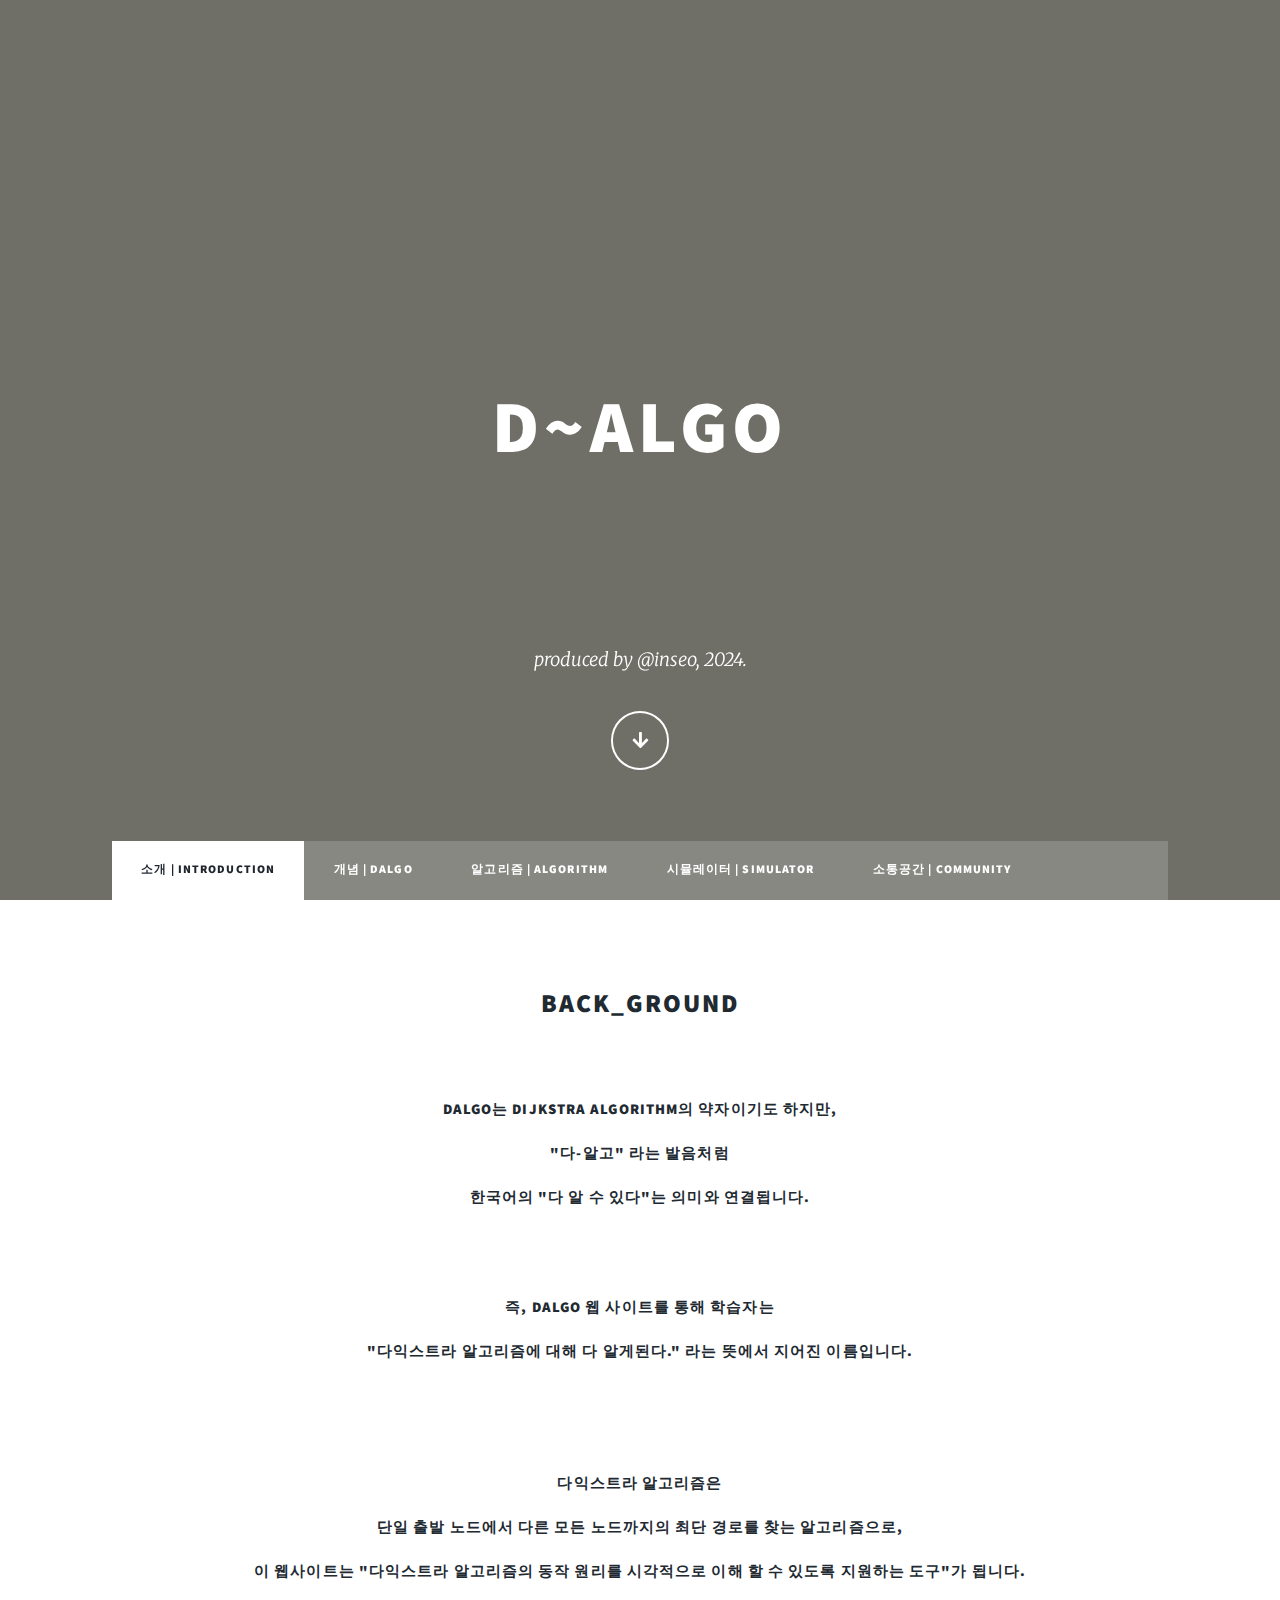
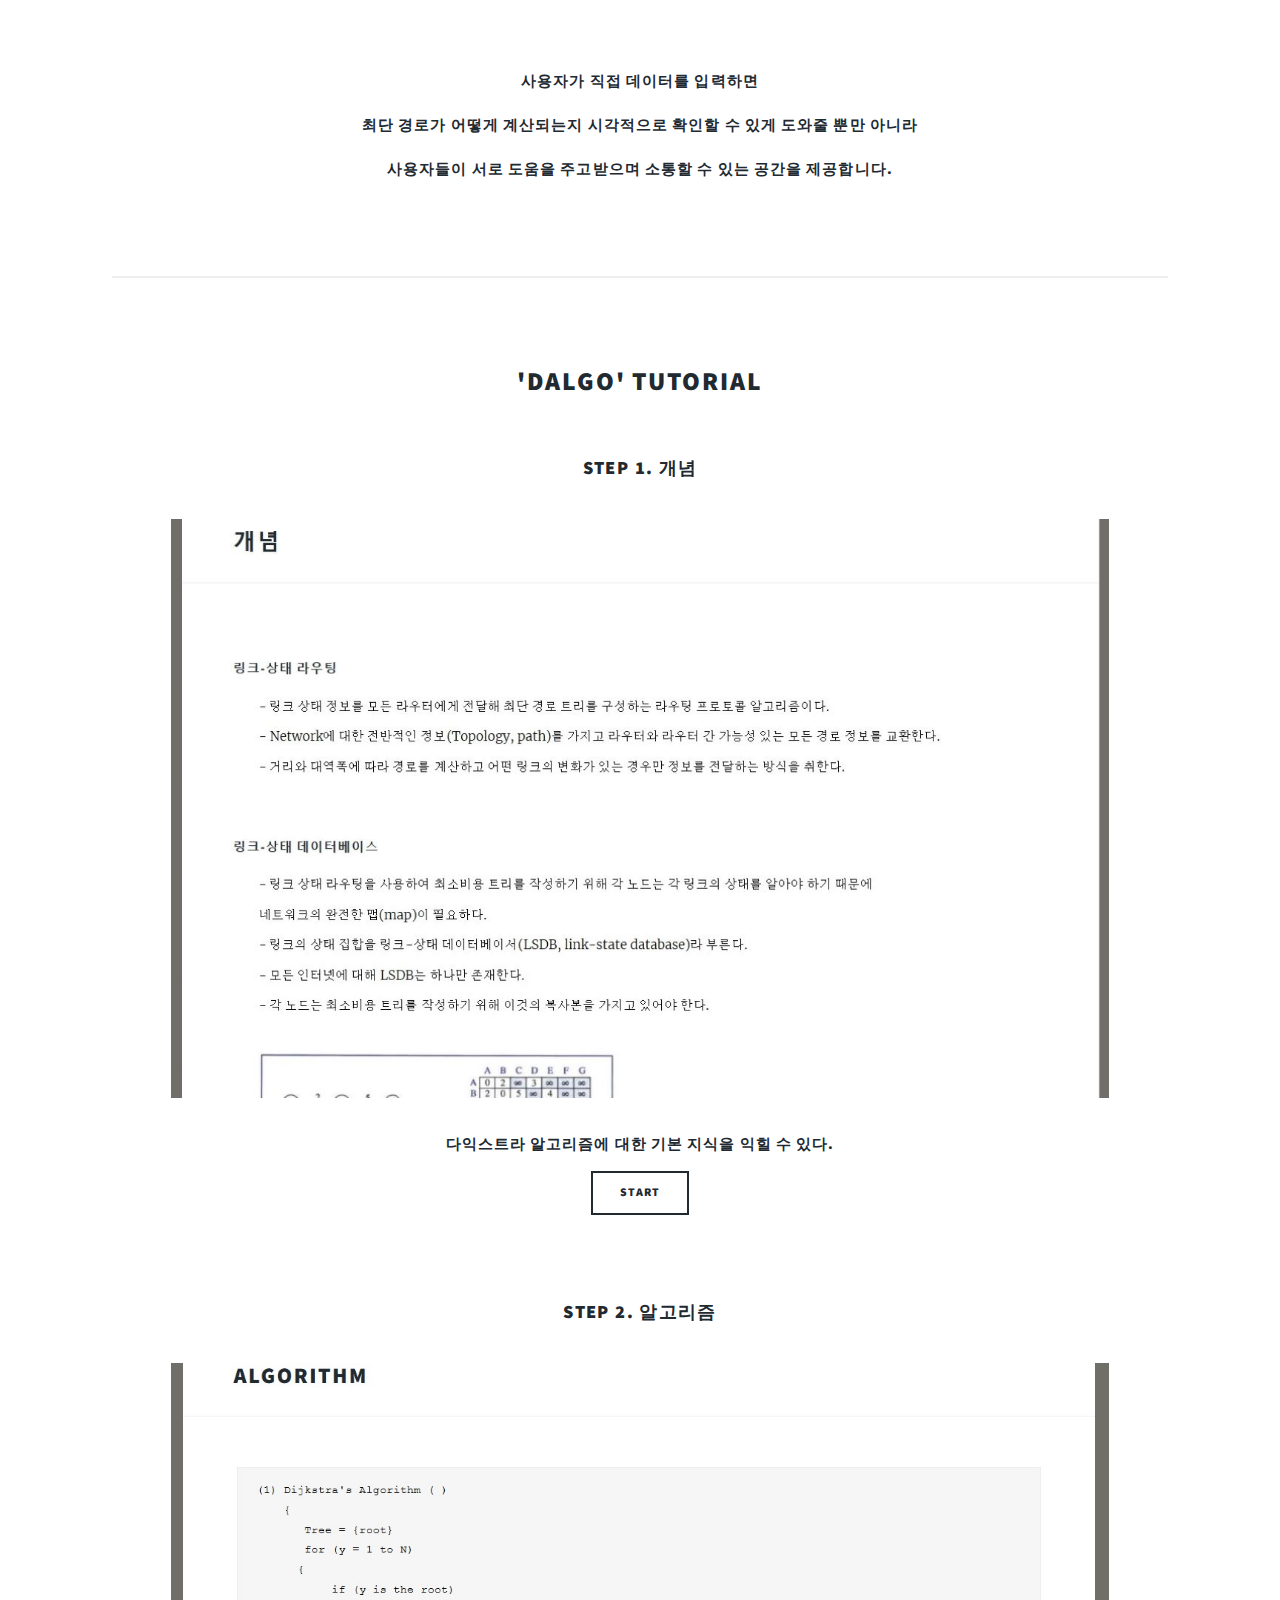
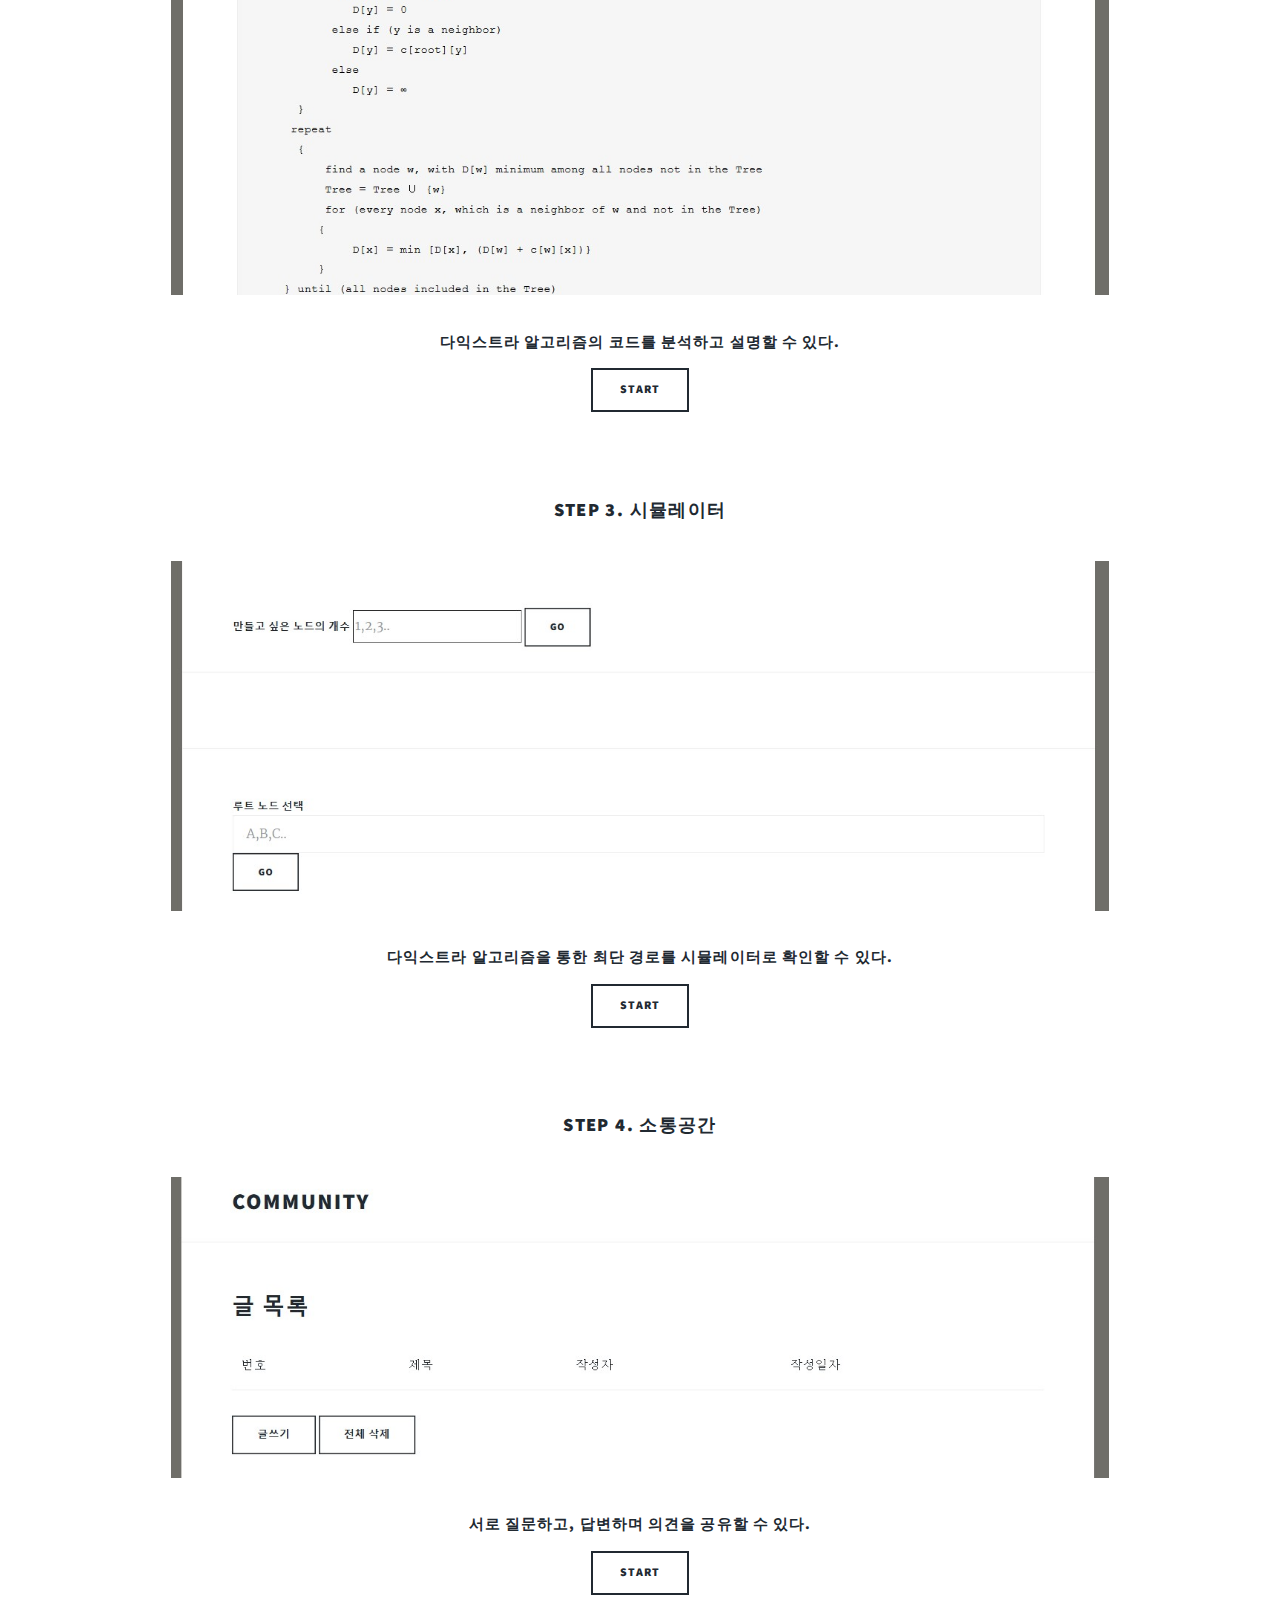
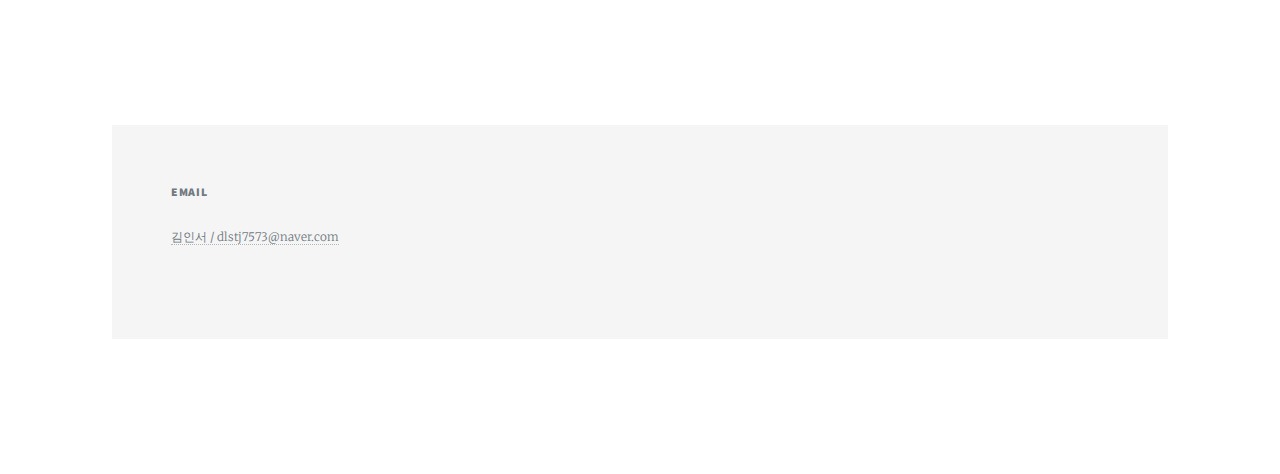
==== commit e74ee881: "Update index.html" ====
--- a/index.html
+++ b/index.html
@@ -55,7 +55,7 @@
         <a href="#">BACK_GROUND <br /><br /></a>
         </h2>
       <h4>
-      <br>DALGO는 Dijkstra Algorithm의 약자이기도 하지만, <br><br>"다-알고" 라는 발음처럼 <br><br> 한국어의 "다 알 수 있다"는 의미와 연결됩니다. <br> <br><br><br><br> 즉, DALGO 통해 학습자는 <br><br> "다익스트라 알고리즘에 대해 다 알게된다." 라는 뜻에서 지어진 이름입니다. <br><br><br><br><br><br>다익스트라 알고리즘은 <br><br>단일 출발 노드에서 다른 모든 노드까지의 최단 경로를 찾는 알고리즘 알고리즘으로, <br><br>이 웹사이트는 "다익스트라 알고리즘의 동작 원리를 시각적으로 이해 할 수 있도록 지원하는 도구"가 됩니다.<br><br><br><br><br> 사용자가 직접 데이터를 입력하면<br><br>최단 경로가 어떻게 계산되는지 시각적으로 확인할 수 있게 도와줍니다.<br><br><br><br> 또한 사용자들이 서로 도움을 주고받으며 소통할 수 있는 공간을 제공합니다.<br><br>
+      <br>DALGO는 Dijkstra Algorithm의 약자이기도 하지만, <br><br>"다-알고" 라는 발음처럼 <br><br> 한국어의 "다 알 수 있다"는 의미와 연결됩니다. <br> <br><br><br><br> 즉, DALGO 웹 사이트를 통해 학습자는 <br><br> "다익스트라 알고리즘에 대해 다 알게된다." 라는 뜻에서 지어진 이름입니다. <br><br><br><br><br><br>다익스트라 알고리즘은 <br><br>단일 출발 노드에서 다른 모든 노드까지의 최단 경로를 찾는 알고리즘으로, <br><br>이 웹사이트는 "다익스트라 알고리즘의 동작 원리를 시각적으로 이해 할 수 있도록 지원하는 도구"가 됩니다.<br><br><br><br><br> 사용자가 직접 데이터를 입력하면<br><br>최단 경로가 어떻게 계산되는지 시각적으로 확인할 수 있게 도와줄 뿐만 아니라 <br><br>사용자들이 서로 도움을 주고받으며 소통할 수 있는 공간을 제공합니다.<br><br>
       </h4>
 
         </article>
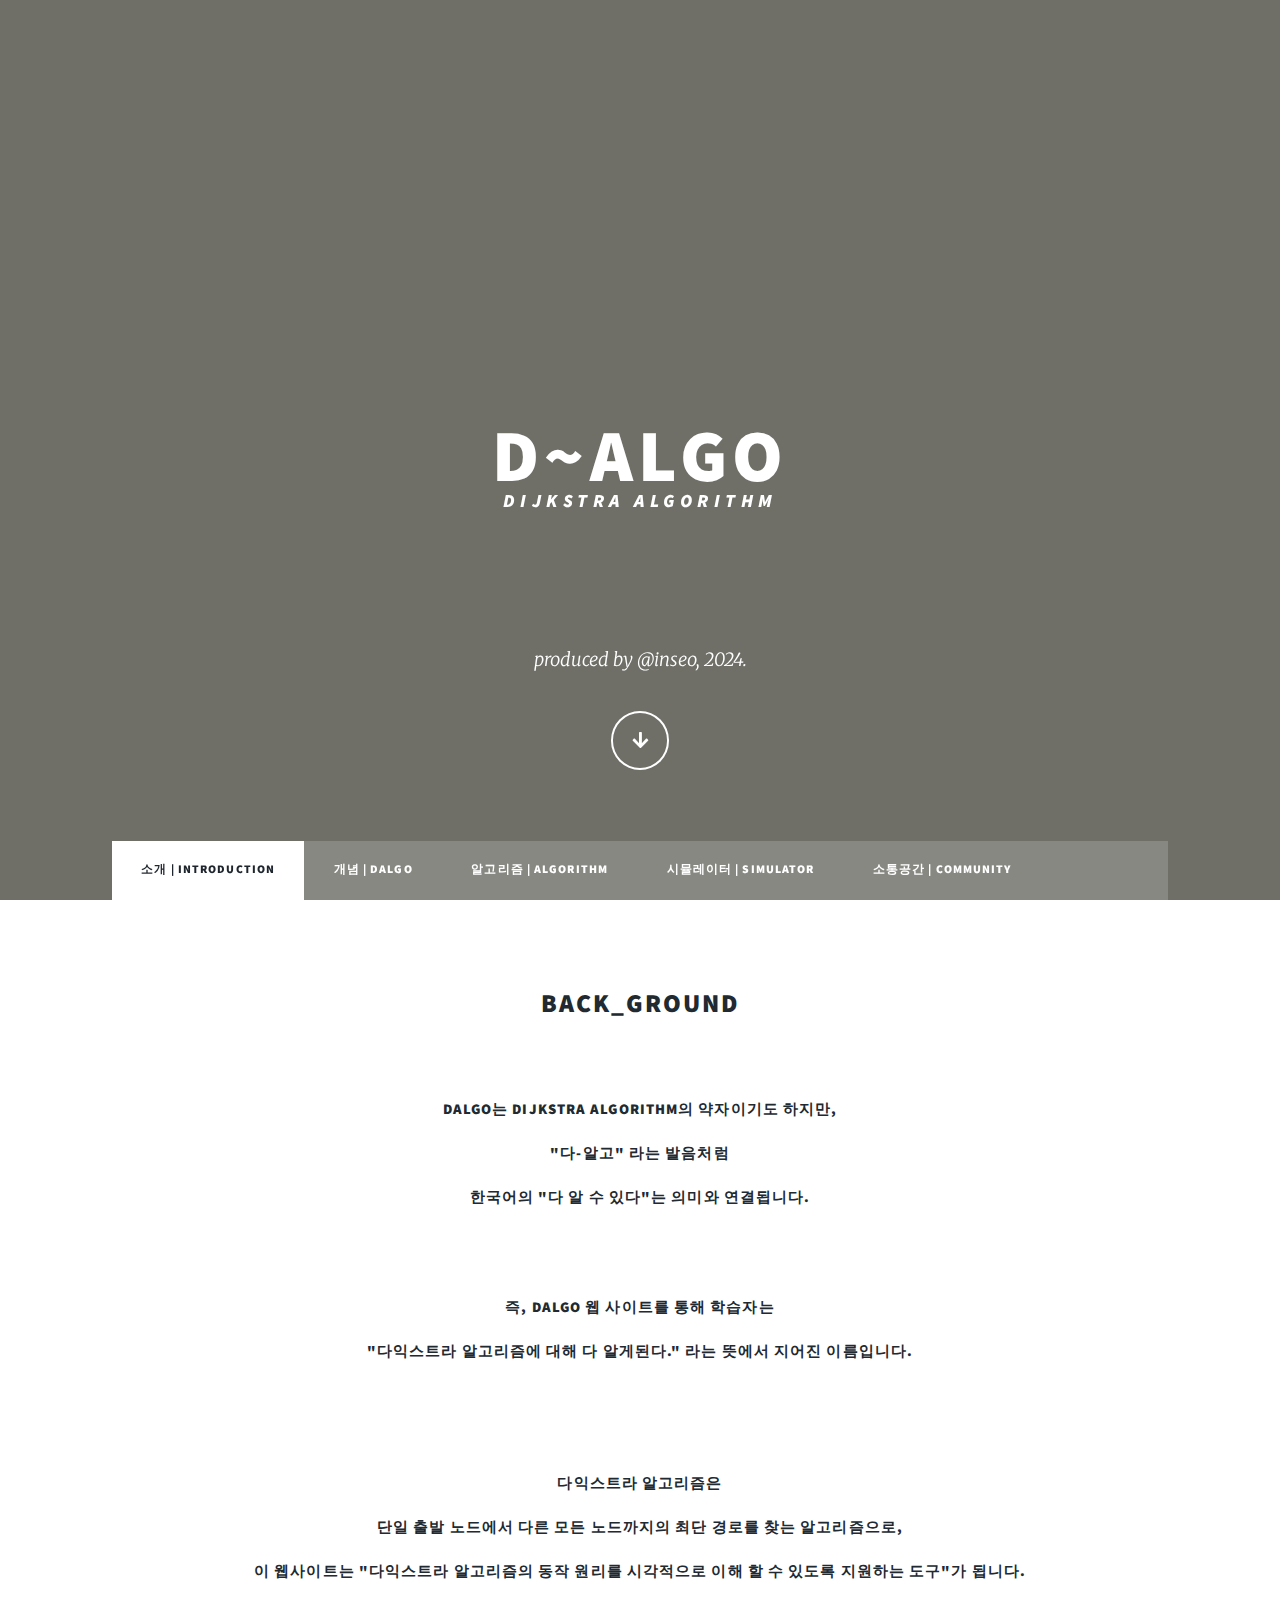
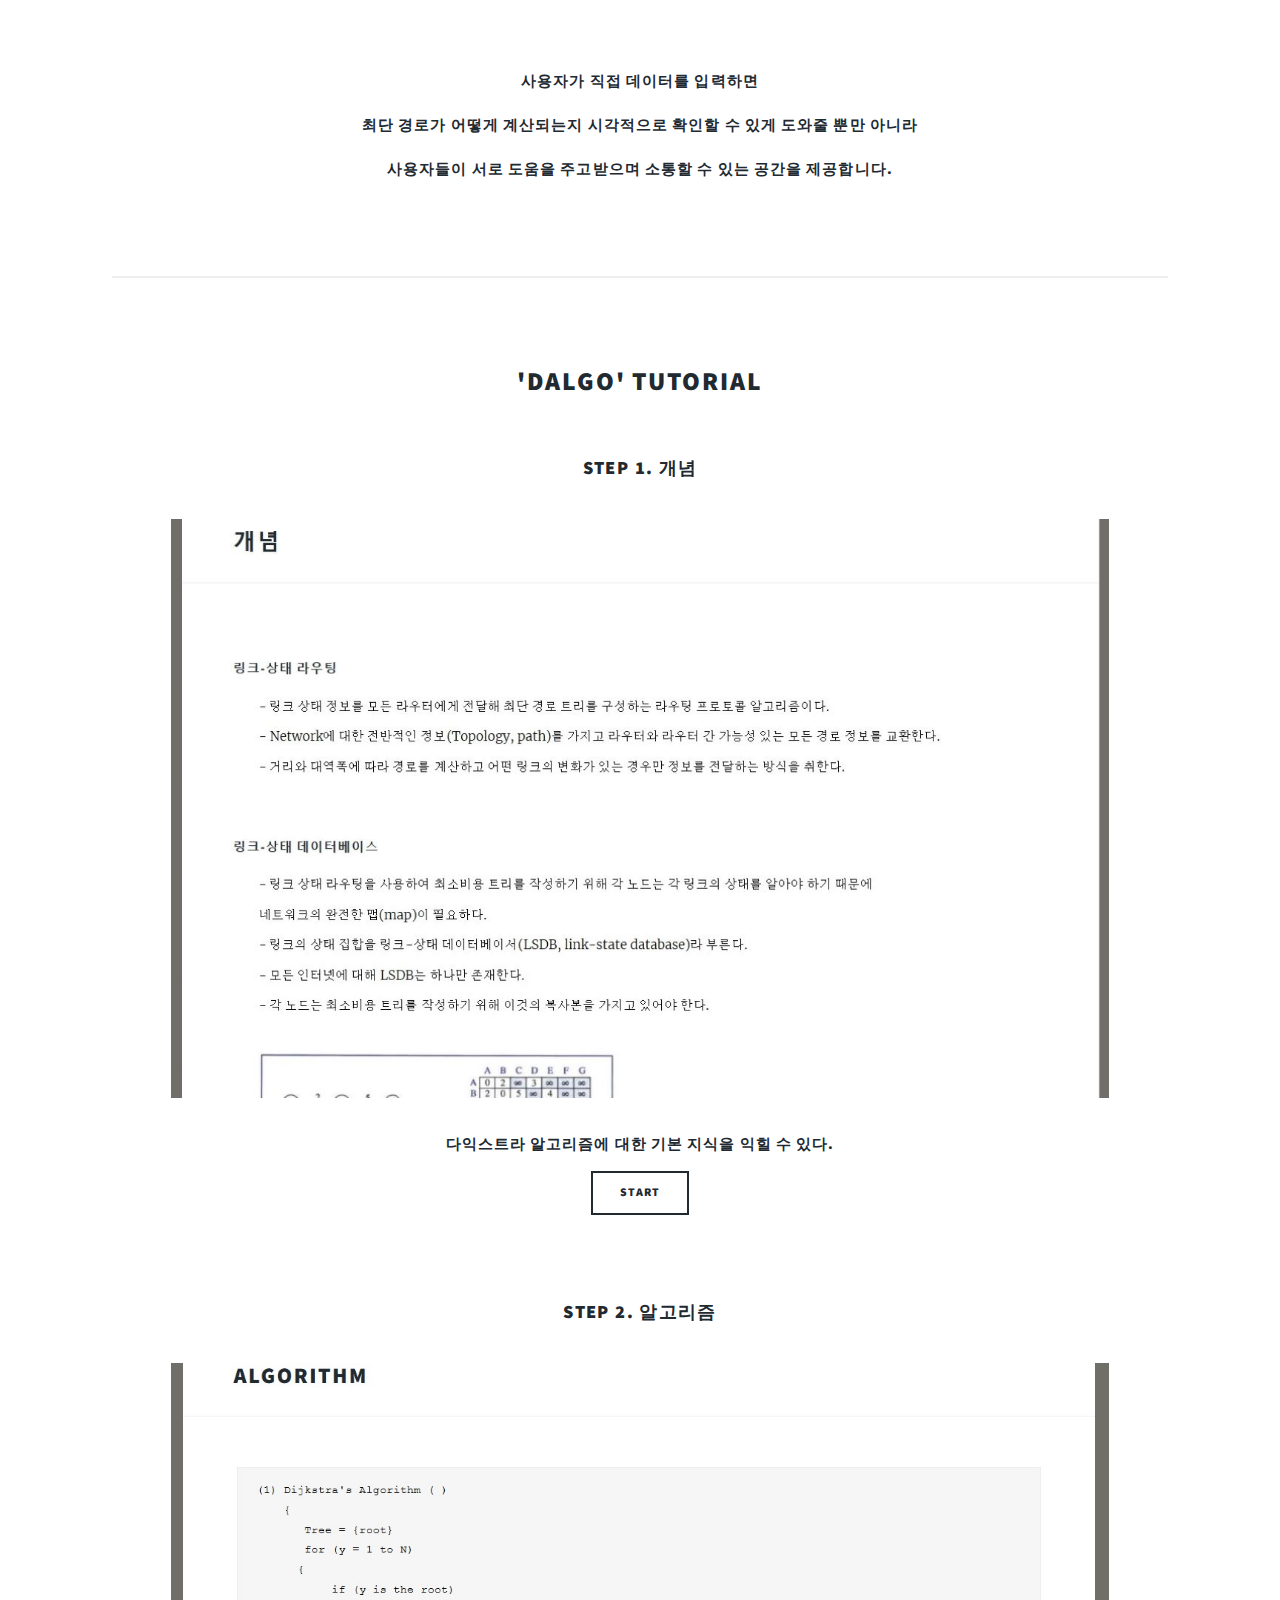
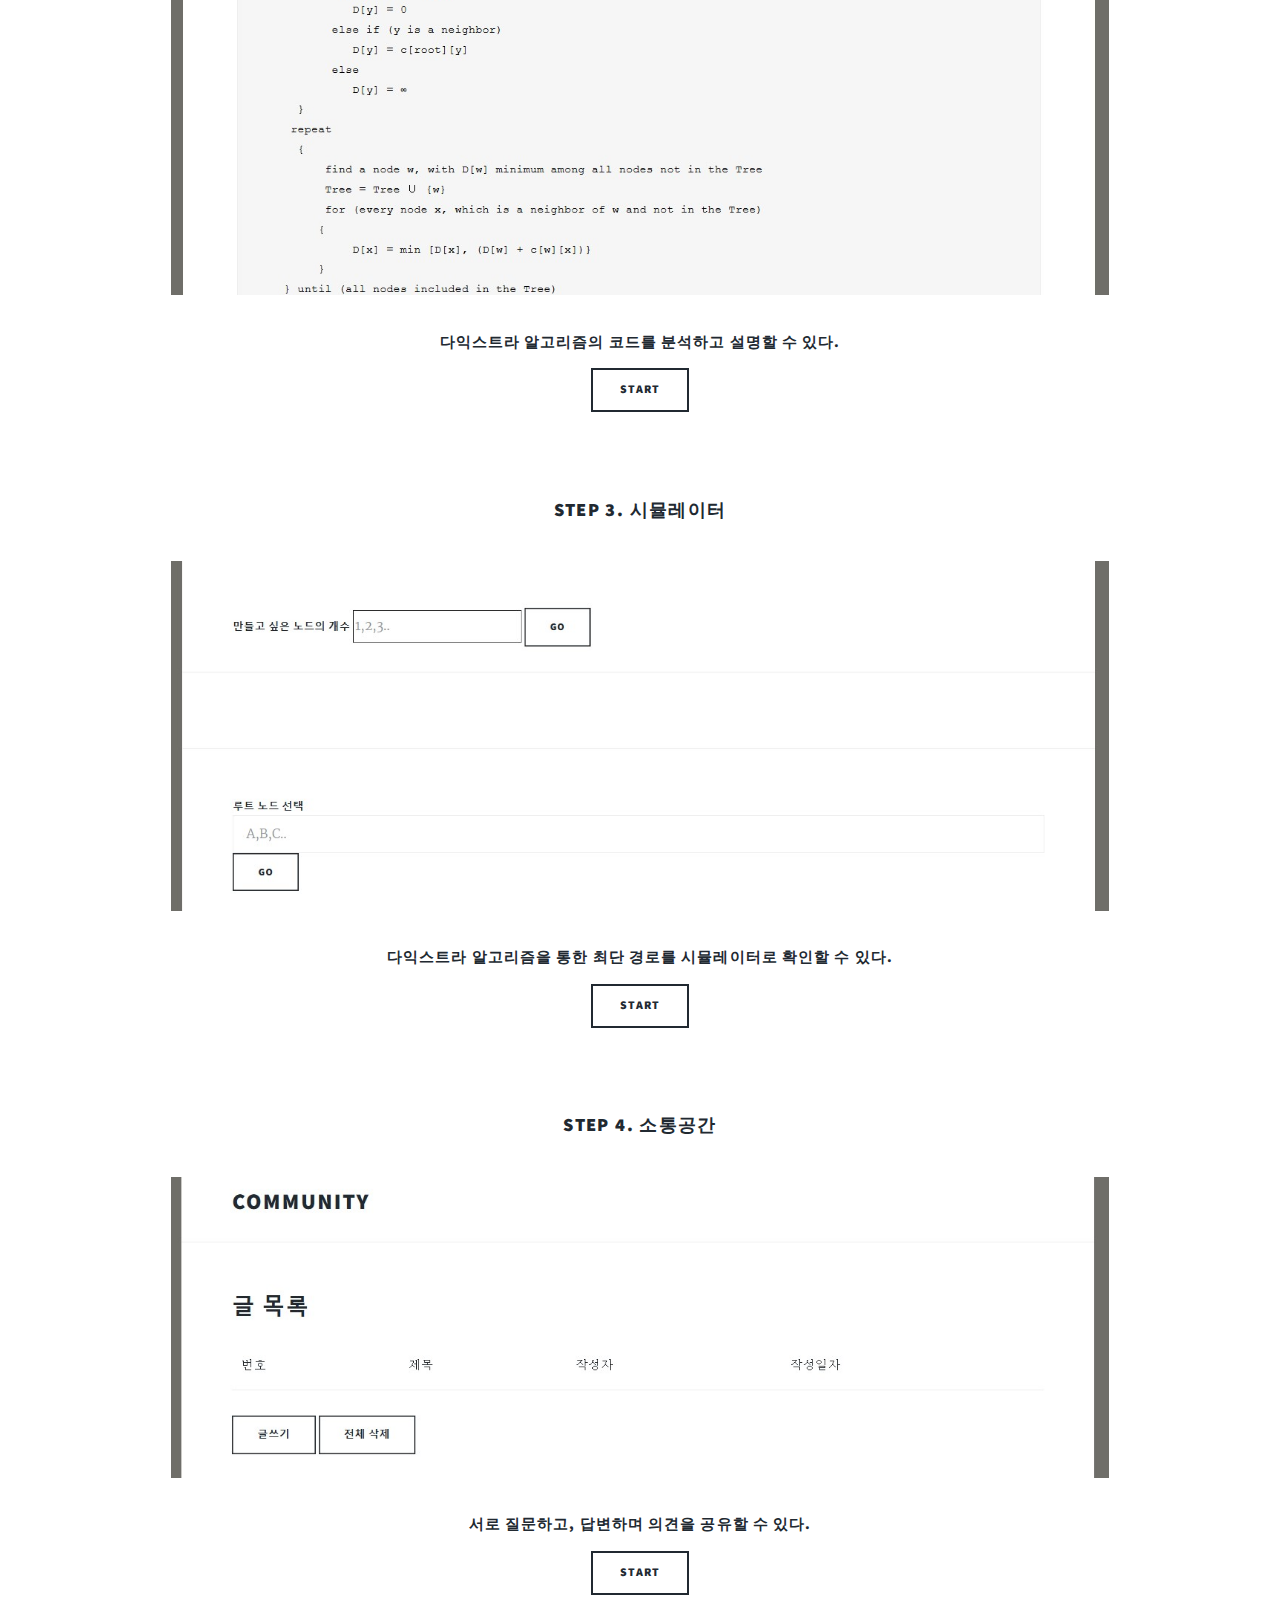
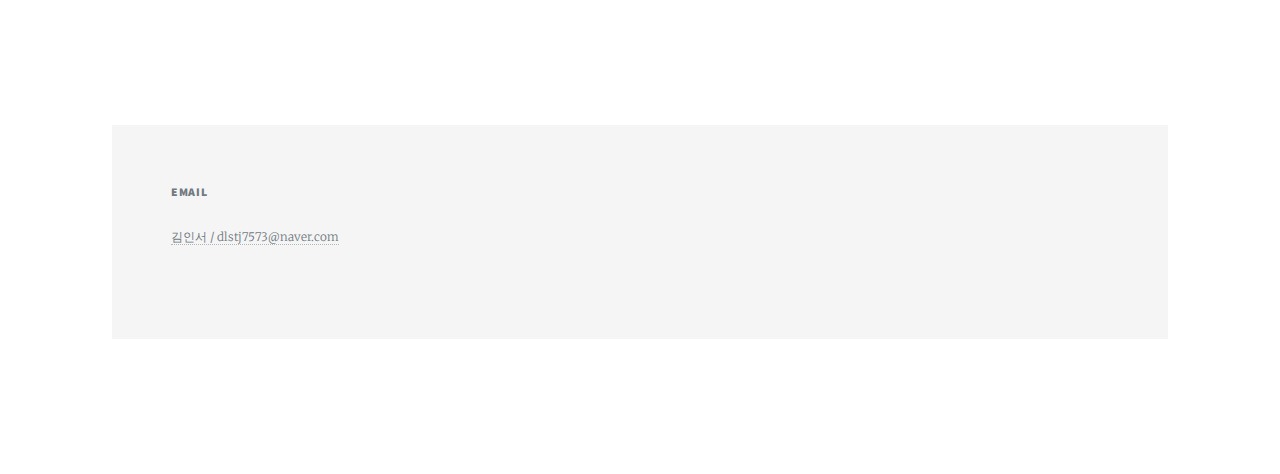
==== commit 26eeeb17: "Update index.html" ====
--- a/index.html
+++ b/index.html
@@ -18,8 +18,7 @@
       <!-- Intro -->
       <div id="intro">
         <h1>
-          D~ALGO <br><br>
-          <br>
+         D~ALGO <br> <p>DIJKSTRA ALGORITHM</p> <br>
           
         </h1>
         
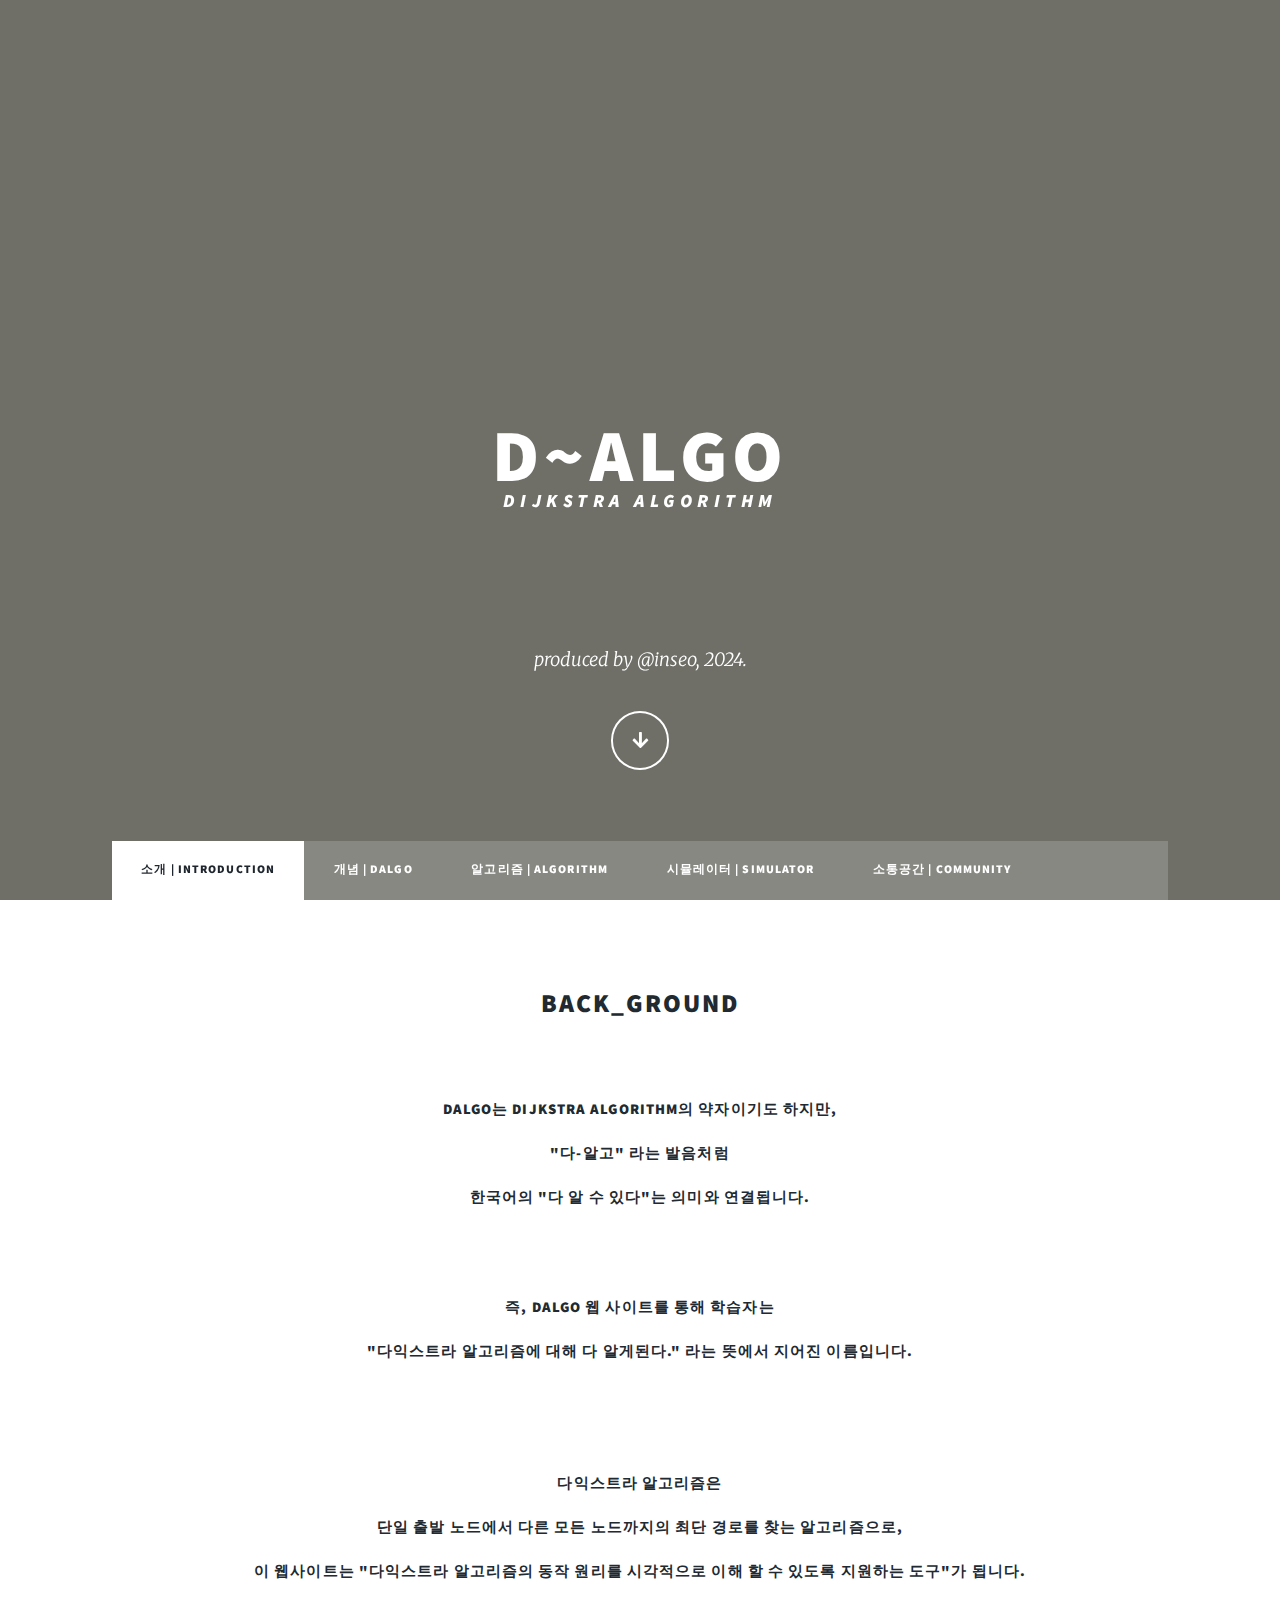
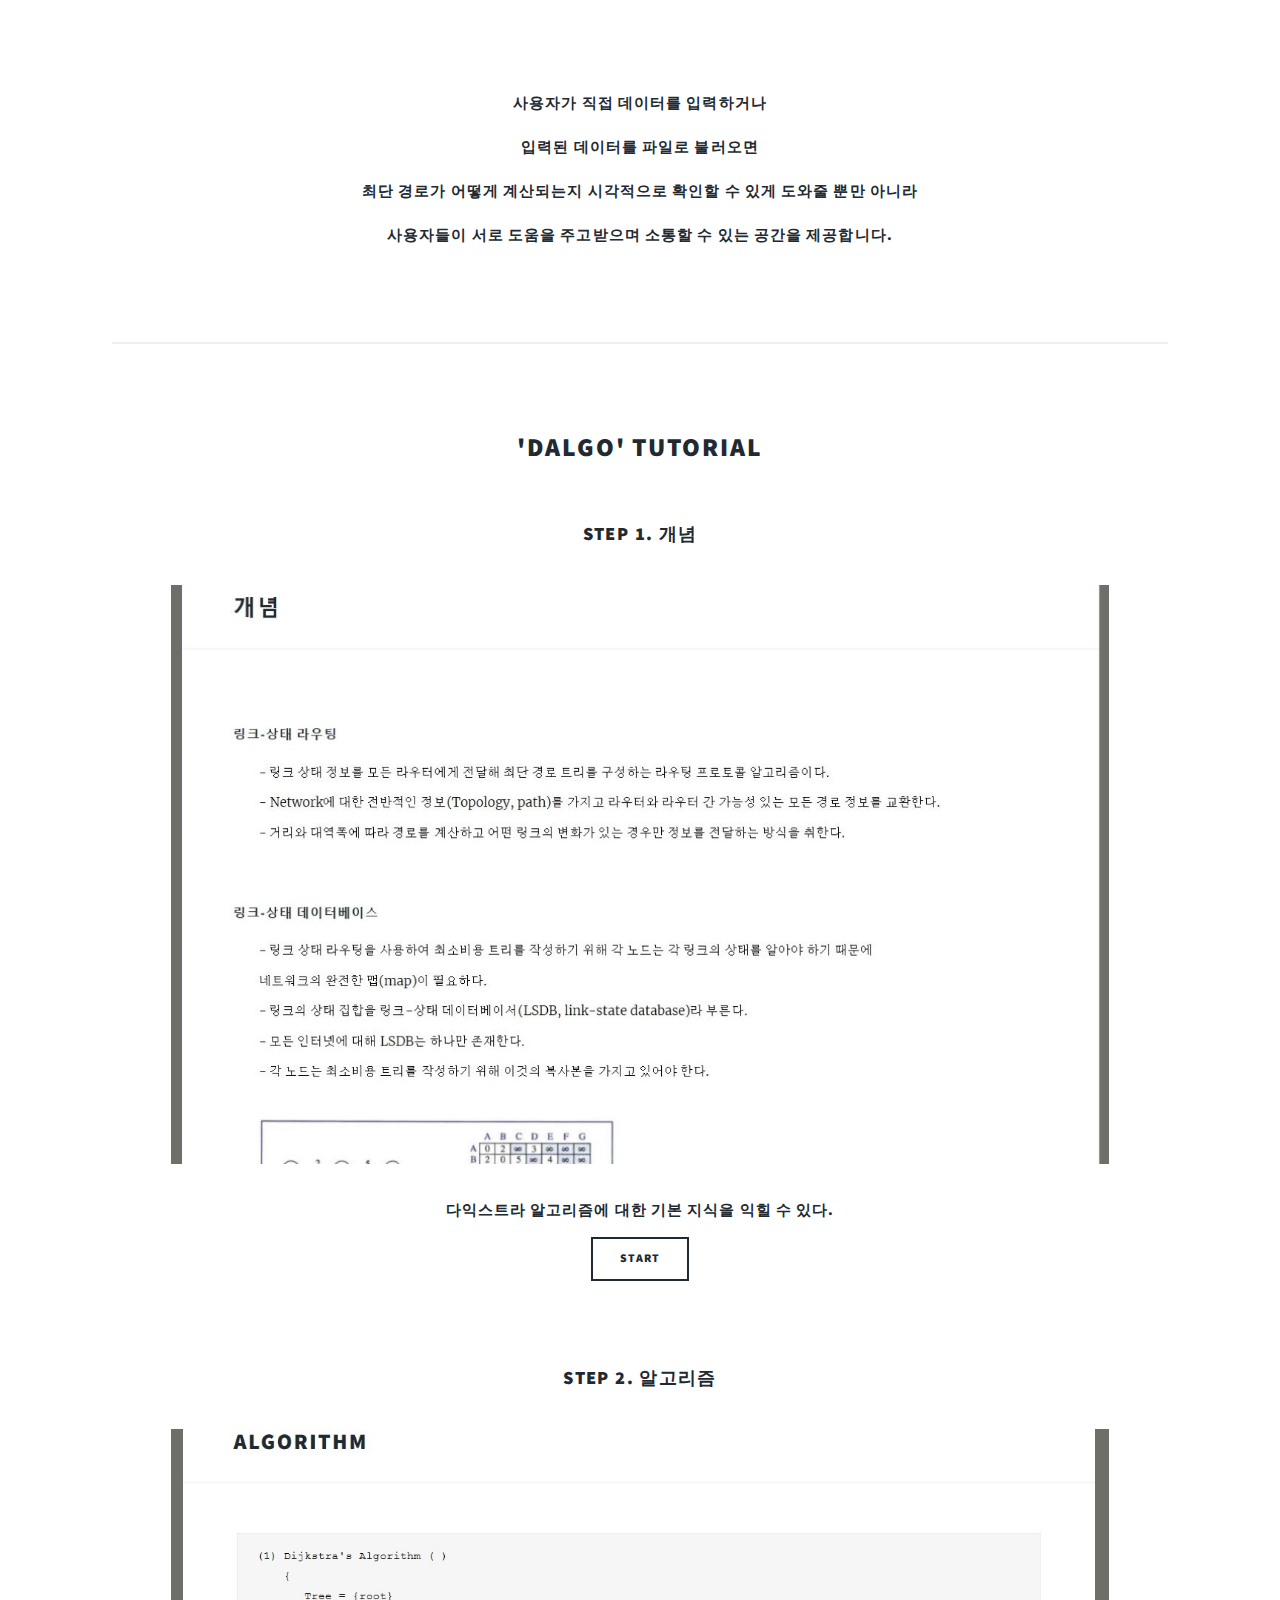
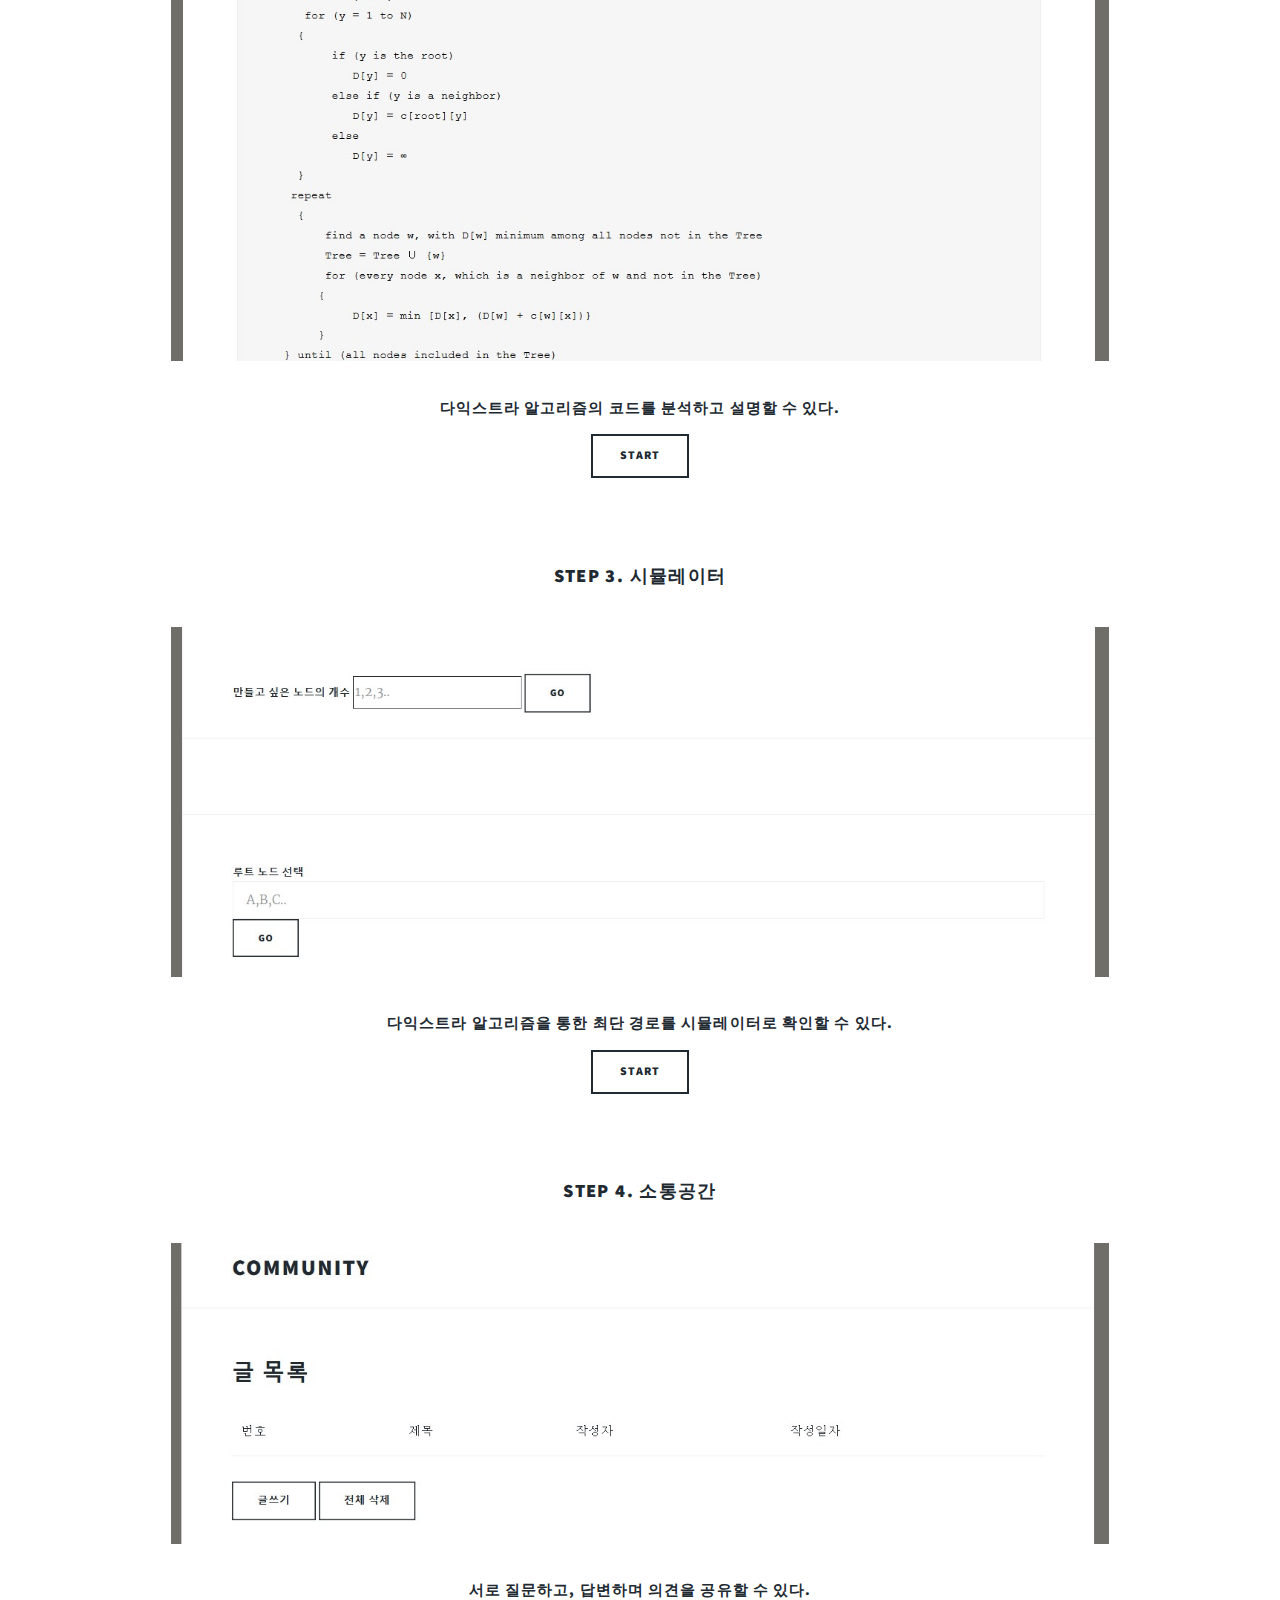
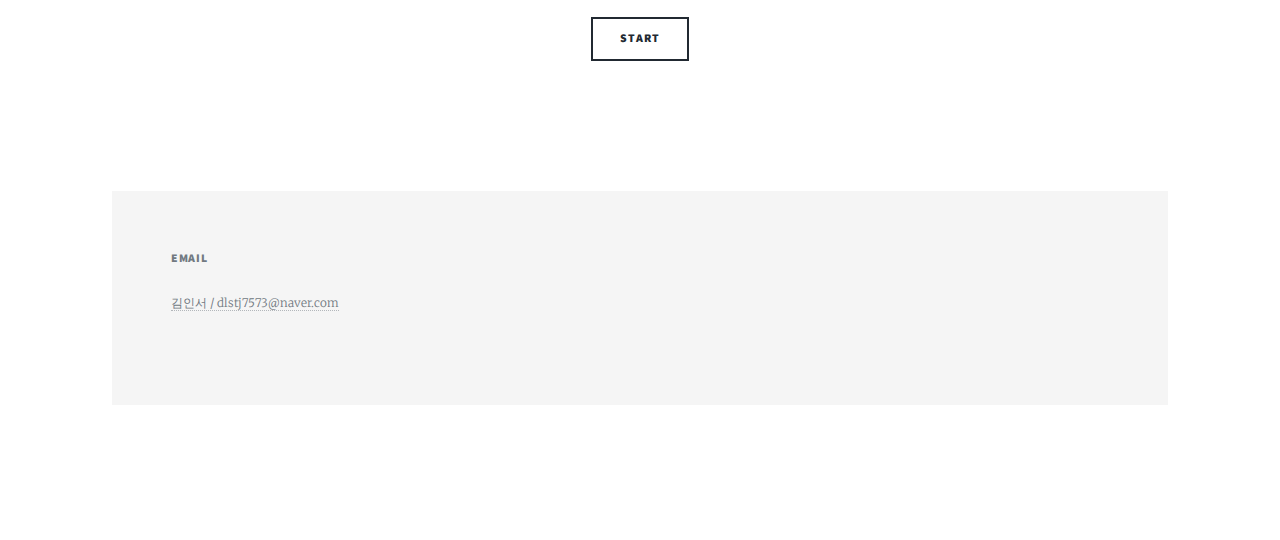
==== commit ac089793: "Update index.html" ====
--- a/index.html
+++ b/index.html
@@ -54,7 +54,7 @@
         <a href="#">BACK_GROUND <br /><br /></a>
         </h2>
       <h4>
-      <br>DALGO는 Dijkstra Algorithm의 약자이기도 하지만, <br><br>"다-알고" 라는 발음처럼 <br><br> 한국어의 "다 알 수 있다"는 의미와 연결됩니다. <br> <br><br><br><br> 즉, DALGO 웹 사이트를 통해 학습자는 <br><br> "다익스트라 알고리즘에 대해 다 알게된다." 라는 뜻에서 지어진 이름입니다. <br><br><br><br><br><br>다익스트라 알고리즘은 <br><br>단일 출발 노드에서 다른 모든 노드까지의 최단 경로를 찾는 알고리즘으로, <br><br>이 웹사이트는 "다익스트라 알고리즘의 동작 원리를 시각적으로 이해 할 수 있도록 지원하는 도구"가 됩니다.<br><br><br><br><br> 사용자가 직접 데이터를 입력하면<br><br>최단 경로가 어떻게 계산되는지 시각적으로 확인할 수 있게 도와줄 뿐만 아니라 <br><br>사용자들이 서로 도움을 주고받으며 소통할 수 있는 공간을 제공합니다.<br><br>
+      <br>DALGO는 Dijkstra Algorithm의 약자이기도 하지만, <br><br>"다-알고" 라는 발음처럼 <br><br> 한국어의 "다 알 수 있다"는 의미와 연결됩니다. <br> <br><br><br><br> 즉, DALGO 웹 사이트를 통해 학습자는 <br><br> "다익스트라 알고리즘에 대해 다 알게된다." 라는 뜻에서 지어진 이름입니다. <br><br><br><br><br><br>다익스트라 알고리즘은 <br><br>단일 출발 노드에서 다른 모든 노드까지의 최단 경로를 찾는 알고리즘으로, <br><br>이 웹사이트는 "다익스트라 알고리즘의 동작 원리를 시각적으로 이해 할 수 있도록 지원하는 도구"가 됩니다.<br><br><br><br><br><br> 사용자가 직접 데이터를 입력하거나 <br><br> 입력된 데이터를 파일로 불러오면 <br><br> 최단 경로가 어떻게 계산되는지 시각적으로 확인할 수 있게 도와줄 뿐만 아니라 <br><br>사용자들이 서로 도움을 주고받으며 소통할 수 있는 공간을 제공합니다.<br><br>
       </h4>
 
         </article>
